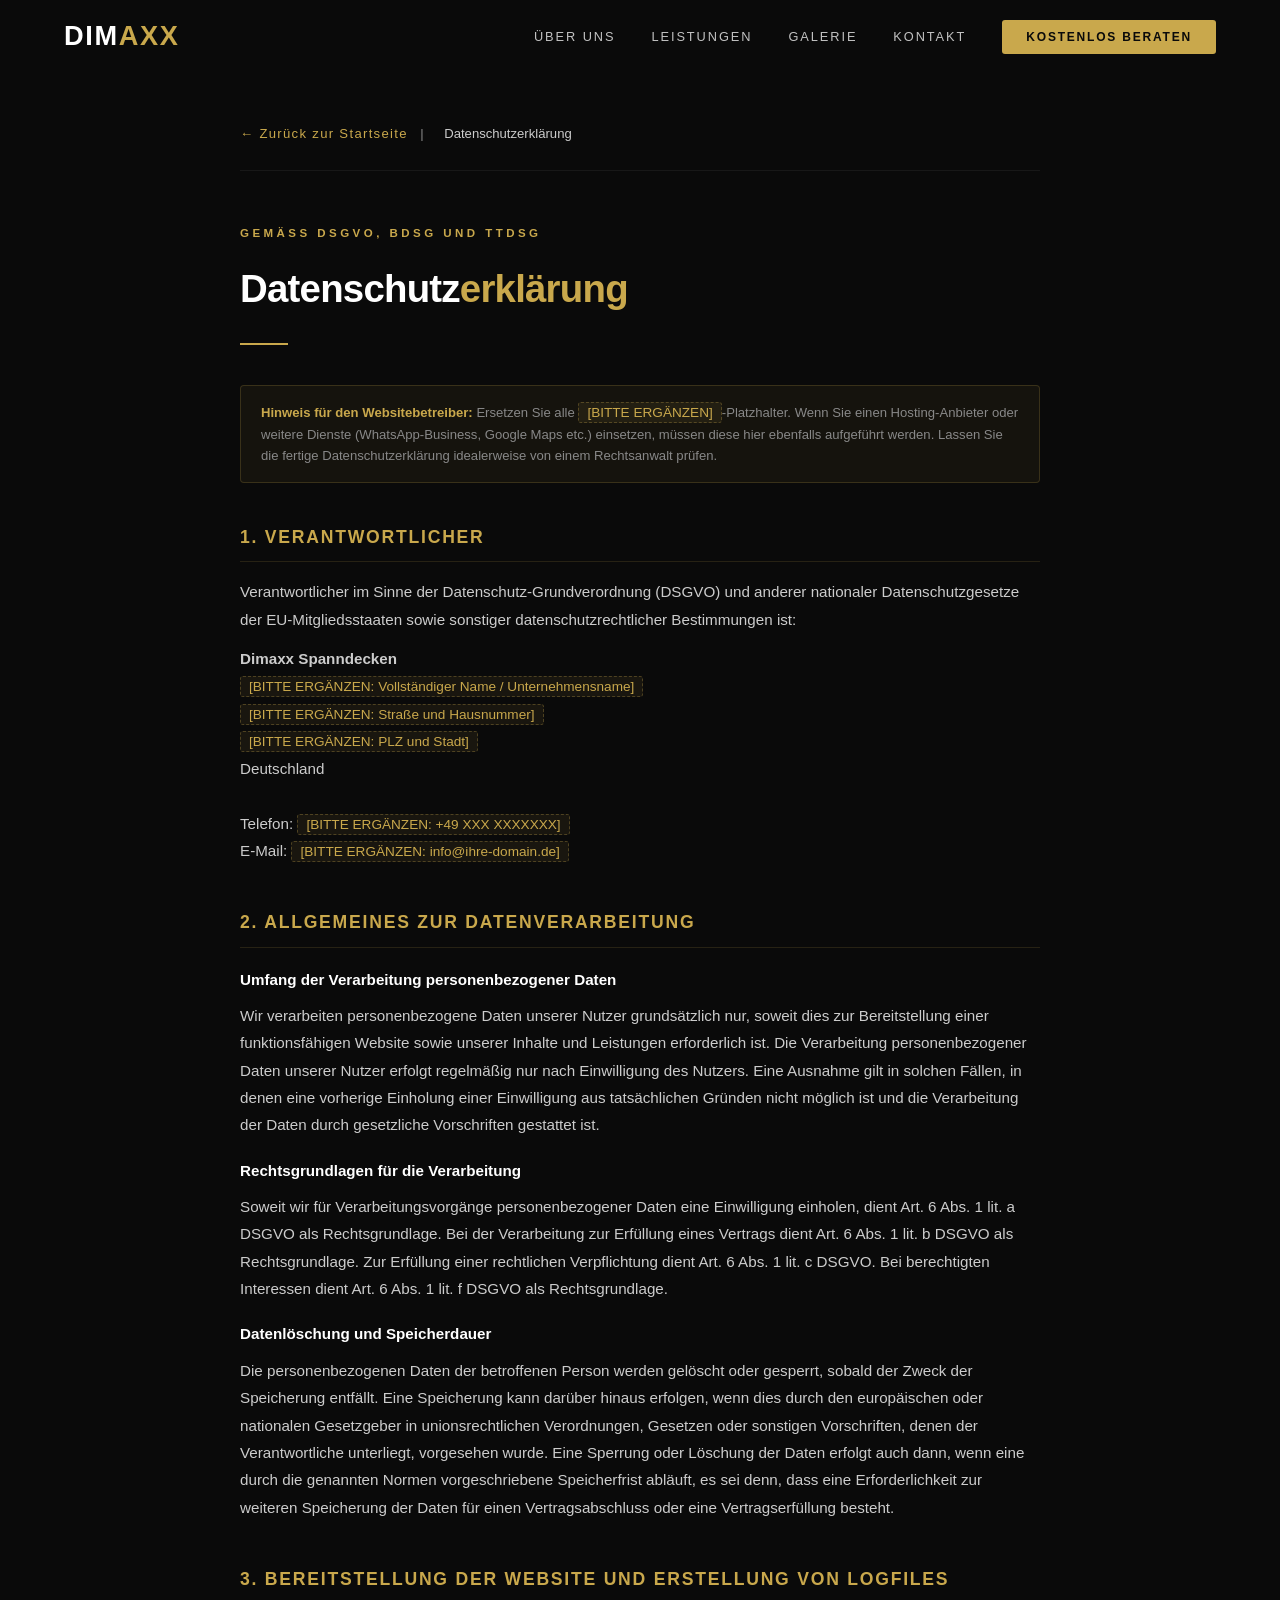
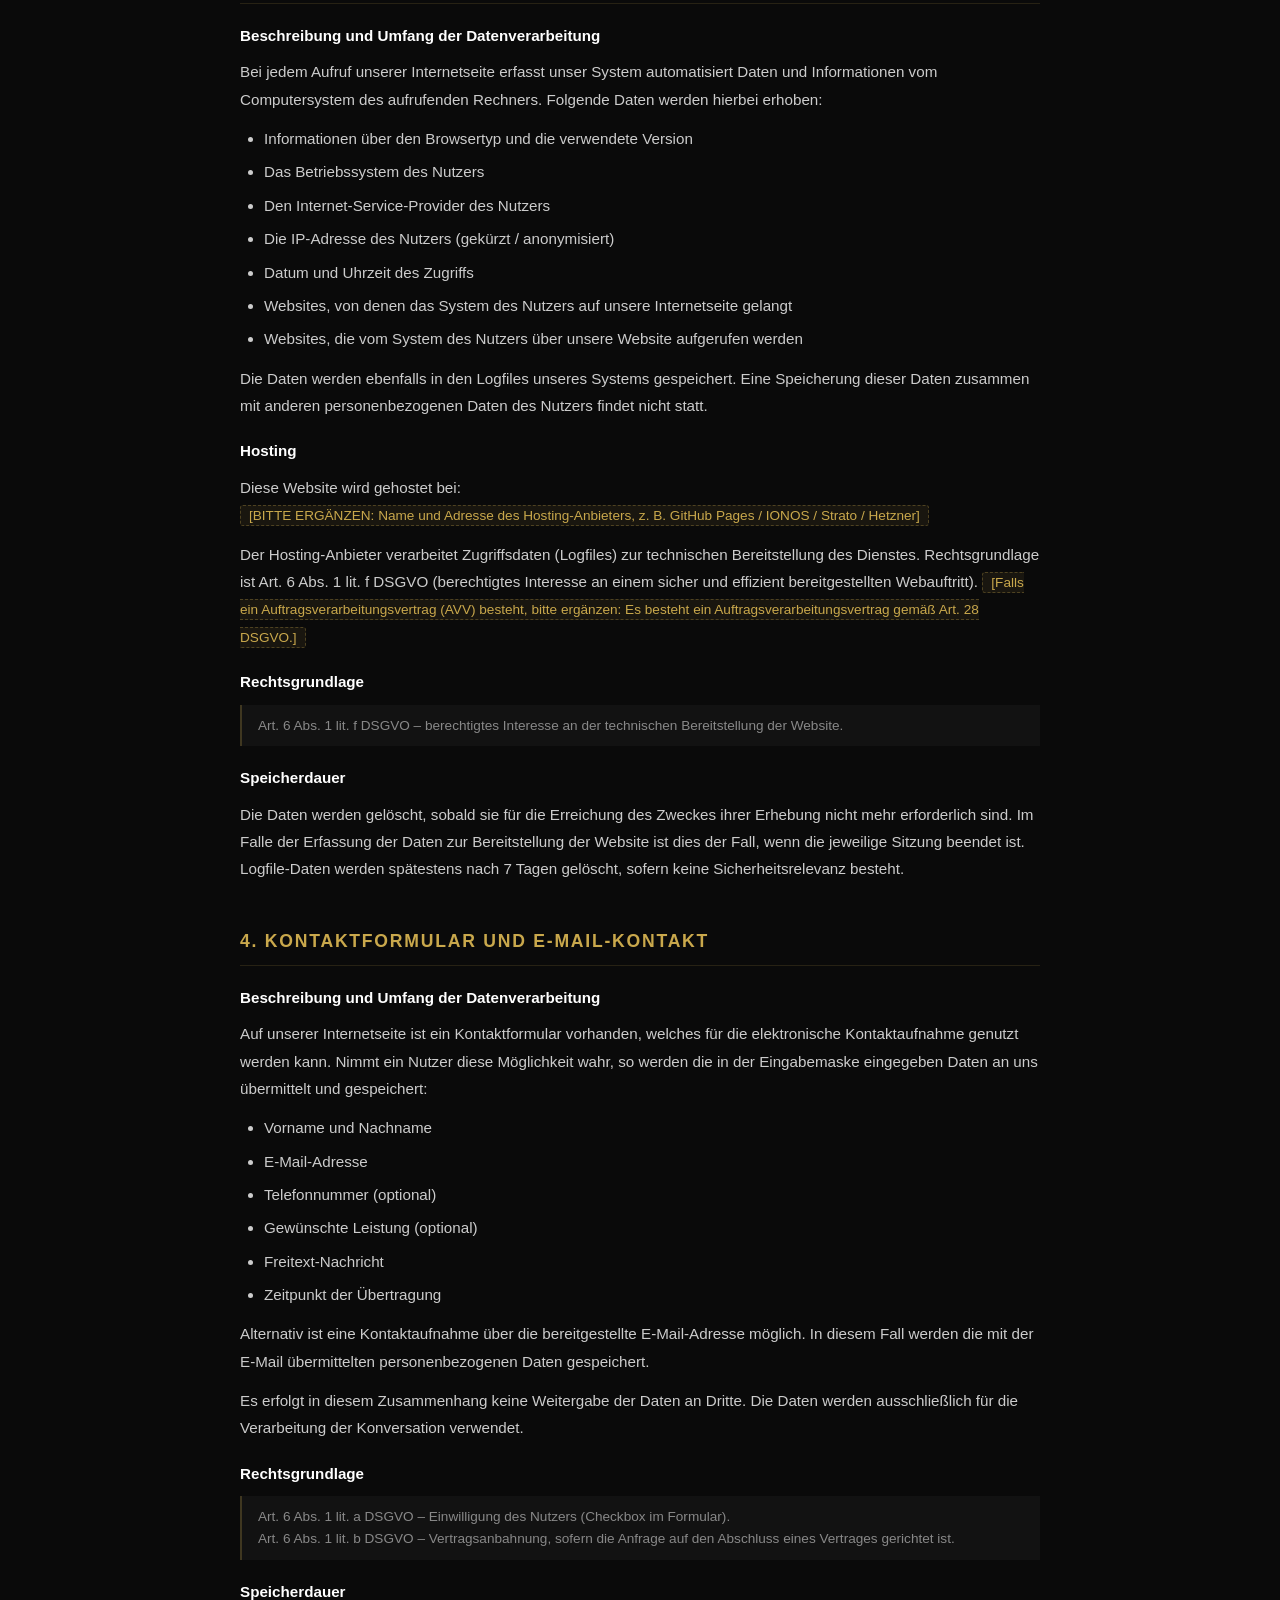
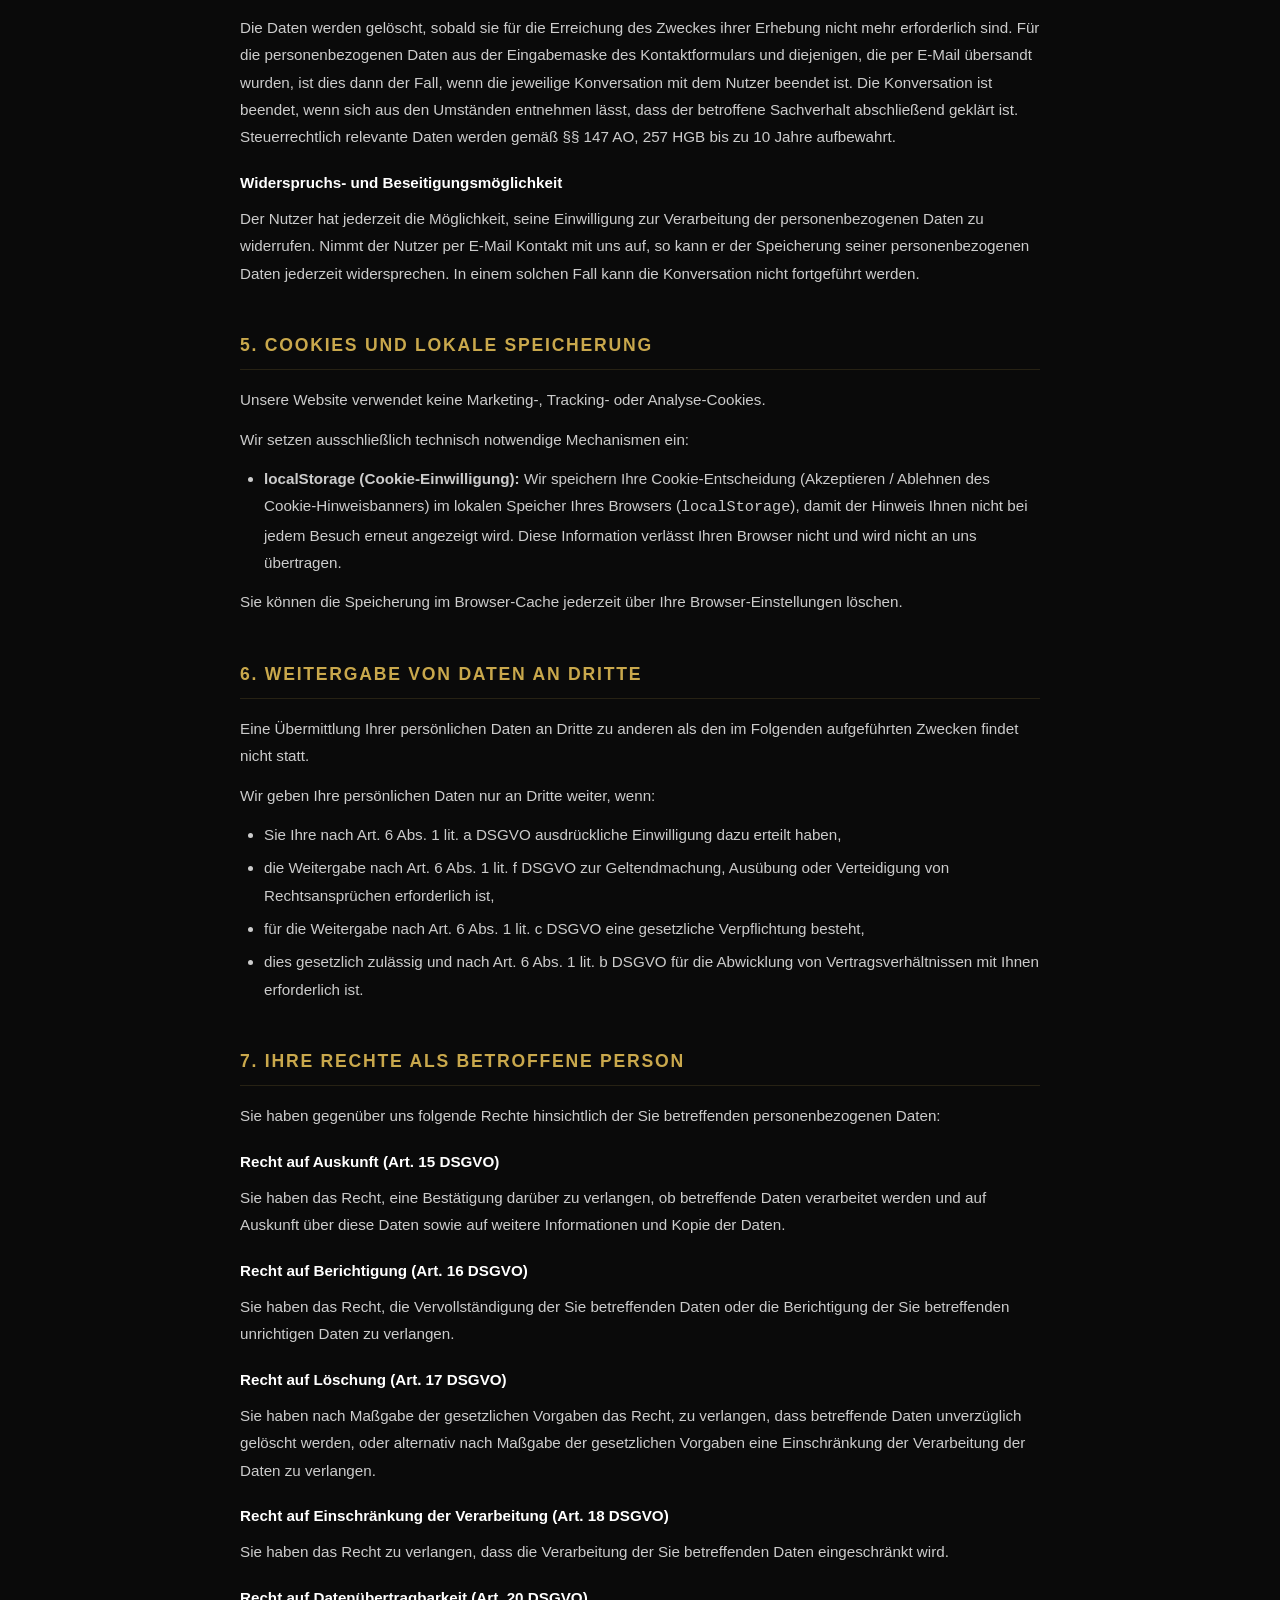
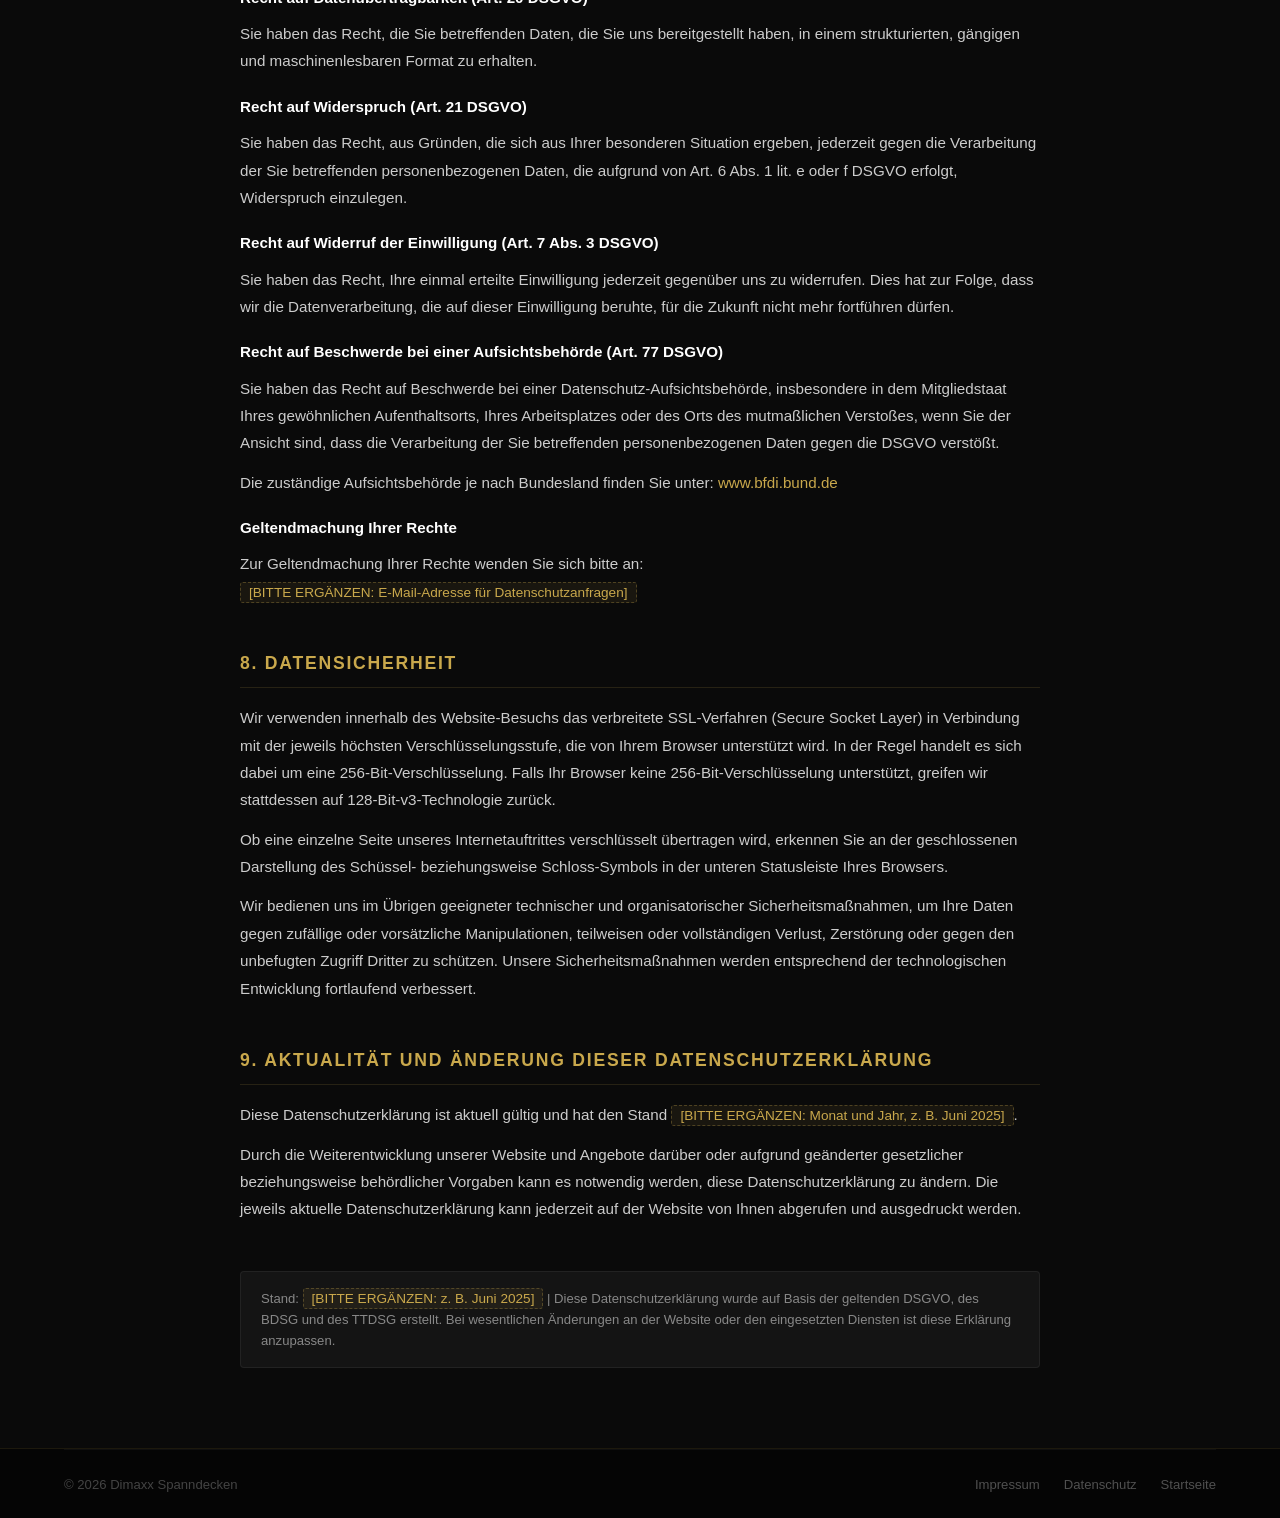
==== datenschutz.html @ a478bb0a "Add complete Dimaxx Spanndecken website Dark & premium design with gold accents. Includes: - index.h" ====
<!DOCTYPE html>
<html lang="de">
<head>
  <meta charset="UTF-8">
  <meta name="viewport" content="width=device-width, initial-scale=1.0">
  <meta name="robots" content="noindex, nofollow">
  <title>Datenschutzerklärung – Dimaxx Spanndecken</title>
  <link rel="stylesheet" href="css/style.css">
  <style>
    .legal-page {
      padding-top: 120px;
      padding-bottom: 80px;
      min-height: 100vh;
      background: var(--black);
    }

    .legal-inner {
      max-width: 800px;
      margin: 0 auto;
    }

    .legal-inner h1 {
      font-size: 2.4rem;
      font-weight: 900;
      margin-bottom: 8px;
      letter-spacing: -0.02em;
    }

    .legal-inner h1 span { color: var(--gold); }

    .legal-breadcrumb {
      margin-bottom: 48px;
      padding-bottom: 24px;
      border-bottom: 1px solid rgba(255,255,255,0.06);
    }

    .legal-breadcrumb a {
      color: var(--gold);
      font-size: 0.82rem;
      letter-spacing: 0.1em;
    }

    .legal-breadcrumb span {
      color: var(--gray);
      font-size: 0.82rem;
      margin: 0 8px;
    }

    .legal-section {
      margin-bottom: 44px;
    }

    .legal-section h2 {
      font-size: 1.1rem;
      font-weight: 700;
      color: var(--gold);
      text-transform: uppercase;
      letter-spacing: 0.1em;
      margin-bottom: 16px;
      padding-bottom: 10px;
      border-bottom: 1px solid rgba(201,168,76,0.15);
    }

    .legal-section h3 {
      font-size: 0.95rem;
      font-weight: 700;
      color: var(--white);
      margin: 20px 0 10px;
    }

    .legal-section p {
      color: var(--light-gray);
      font-size: 0.95rem;
      line-height: 1.8;
      margin-bottom: 12px;
    }

    .legal-section ul {
      list-style: disc;
      margin-left: 24px;
      color: var(--light-gray);
      font-size: 0.95rem;
      line-height: 1.8;
      margin-bottom: 12px;
    }

    .legal-section ul li { margin-bottom: 6px; }

    .legal-section a {
      color: var(--gold);
      text-decoration: none;
    }

    .legal-section a:hover { text-decoration: underline; }

    .placeholder {
      background: rgba(201,168,76,0.08);
      border: 1px dashed rgba(201,168,76,0.3);
      border-radius: 3px;
      padding: 2px 8px;
      color: var(--gold);
      font-size: 0.85rem;
    }

    .legal-note {
      background: rgba(201,168,76,0.06);
      border: 1px solid rgba(201,168,76,0.2);
      border-radius: 4px;
      padding: 16px 20px;
      margin-bottom: 40px;
      color: var(--gray);
      font-size: 0.82rem;
      line-height: 1.6;
    }

    .legal-note strong { color: var(--gold); }

    .rechtsgrundlage {
      background: rgba(255,255,255,0.03);
      border-left: 2px solid var(--gold-border);
      padding: 10px 16px;
      margin: 8px 0;
      font-size: 0.85rem;
      color: var(--gray);
    }

    .stand-info {
      background: var(--dark);
      border: 1px solid rgba(255,255,255,0.06);
      border-radius: 4px;
      padding: 16px 20px;
      margin-top: 48px;
      font-size: 0.82rem;
      color: var(--gray);
    }
  </style>
</head>
<body>

<!-- Header -->
<header id="header" class="scrolled">
  <div class="container">
    <nav>
      <a href="index.html" class="logo">DIM<span>AXX</span></a>
      <ul class="nav-links">
        <li><a href="index.html#about">Über uns</a></li>
        <li><a href="index.html#services">Leistungen</a></li>
        <li><a href="index.html#gallery">Galerie</a></li>
        <li><a href="index.html#contact">Kontakt</a></li>
        <li><a href="index.html#contact" class="nav-cta">Kostenlos beraten</a></li>
      </ul>
      <button class="hamburger" aria-label="Menü öffnen">
        <span></span><span></span><span></span>
      </button>
    </nav>
  </div>
</header>

<nav class="mobile-nav">
  <a href="index.html#about">Über uns</a>
  <a href="index.html#services">Leistungen</a>
  <a href="index.html#gallery">Galerie</a>
  <a href="index.html#contact">Kontakt</a>
</nav>

<!-- Content -->
<main class="legal-page">
  <div class="container">
    <div class="legal-inner">

      <div class="legal-breadcrumb">
        <a href="index.html">← Zurück zur Startseite</a>
        <span>|</span>
        <span style="color:var(--light-gray)">Datenschutzerklärung</span>
      </div>

      <span class="section-tag">Gemäß DSGVO, BDSG und TTDSG</span>
      <h1>Datenschutz<span>erklärung</span></h1>
      <div class="gold-line" style="margin-bottom:40px;"></div>

      <div class="legal-note">
        <strong>Hinweis für den Websitebetreiber:</strong>
        Ersetzen Sie alle <span class="placeholder">[BITTE ERGÄNZEN]</span>-Platzhalter.
        Wenn Sie einen Hosting-Anbieter oder weitere Dienste (WhatsApp-Business, Google Maps etc.) einsetzen,
        müssen diese hier ebenfalls aufgeführt werden. Lassen Sie die fertige Datenschutzerklärung
        idealerweise von einem Rechtsanwalt prüfen.
      </div>


      <!-- 1. Verantwortlicher -->
      <div class="legal-section">
        <h2>1. Verantwortlicher</h2>
        <p>
          Verantwortlicher im Sinne der Datenschutz-Grundverordnung (DSGVO) und anderer nationaler
          Datenschutzgesetze der EU-Mitgliedsstaaten sowie sonstiger datenschutzrechtlicher Bestimmungen ist:
        </p>
        <p>
          <strong>Dimaxx Spanndecken</strong><br>
          <span class="placeholder">[BITTE ERGÄNZEN: Vollständiger Name / Unternehmensname]</span><br>
          <span class="placeholder">[BITTE ERGÄNZEN: Straße und Hausnummer]</span><br>
          <span class="placeholder">[BITTE ERGÄNZEN: PLZ und Stadt]</span><br>
          Deutschland<br><br>
          Telefon: <span class="placeholder">[BITTE ERGÄNZEN: +49 XXX XXXXXXX]</span><br>
          E-Mail: <span class="placeholder">[BITTE ERGÄNZEN: info@ihre-domain.de]</span>
        </p>
      </div>


      <!-- 2. Allgemeines -->
      <div class="legal-section">
        <h2>2. Allgemeines zur Datenverarbeitung</h2>

        <h3>Umfang der Verarbeitung personenbezogener Daten</h3>
        <p>
          Wir verarbeiten personenbezogene Daten unserer Nutzer grundsätzlich nur, soweit dies zur
          Bereitstellung einer funktionsfähigen Website sowie unserer Inhalte und Leistungen erforderlich
          ist. Die Verarbeitung personenbezogener Daten unserer Nutzer erfolgt regelmäßig nur nach
          Einwilligung des Nutzers. Eine Ausnahme gilt in solchen Fällen, in denen eine vorherige
          Einholung einer Einwilligung aus tatsächlichen Gründen nicht möglich ist und die Verarbeitung
          der Daten durch gesetzliche Vorschriften gestattet ist.
        </p>

        <h3>Rechtsgrundlagen für die Verarbeitung</h3>
        <p>
          Soweit wir für Verarbeitungsvorgänge personenbezogener Daten eine Einwilligung einholen,
          dient Art. 6 Abs. 1 lit. a DSGVO als Rechtsgrundlage. Bei der Verarbeitung zur Erfüllung
          eines Vertrags dient Art. 6 Abs. 1 lit. b DSGVO als Rechtsgrundlage. Zur Erfüllung einer
          rechtlichen Verpflichtung dient Art. 6 Abs. 1 lit. c DSGVO. Bei berechtigten Interessen
          dient Art. 6 Abs. 1 lit. f DSGVO als Rechtsgrundlage.
        </p>

        <h3>Datenlöschung und Speicherdauer</h3>
        <p>
          Die personenbezogenen Daten der betroffenen Person werden gelöscht oder gesperrt, sobald
          der Zweck der Speicherung entfällt. Eine Speicherung kann darüber hinaus erfolgen, wenn
          dies durch den europäischen oder nationalen Gesetzgeber in unionsrechtlichen Verordnungen,
          Gesetzen oder sonstigen Vorschriften, denen der Verantwortliche unterliegt, vorgesehen wurde.
          Eine Sperrung oder Löschung der Daten erfolgt auch dann, wenn eine durch die genannten
          Normen vorgeschriebene Speicherfrist abläuft, es sei denn, dass eine Erforderlichkeit zur
          weiteren Speicherung der Daten für einen Vertragsabschluss oder eine Vertragserfüllung besteht.
        </p>
      </div>


      <!-- 3. Bereitstellung der Website -->
      <div class="legal-section">
        <h2>3. Bereitstellung der Website und Erstellung von Logfiles</h2>

        <h3>Beschreibung und Umfang der Datenverarbeitung</h3>
        <p>
          Bei jedem Aufruf unserer Internetseite erfasst unser System automatisiert Daten und
          Informationen vom Computersystem des aufrufenden Rechners. Folgende Daten werden hierbei erhoben:
        </p>
        <ul>
          <li>Informationen über den Browsertyp und die verwendete Version</li>
          <li>Das Betriebssystem des Nutzers</li>
          <li>Den Internet-Service-Provider des Nutzers</li>
          <li>Die IP-Adresse des Nutzers (gekürzt / anonymisiert)</li>
          <li>Datum und Uhrzeit des Zugriffs</li>
          <li>Websites, von denen das System des Nutzers auf unsere Internetseite gelangt</li>
          <li>Websites, die vom System des Nutzers über unsere Website aufgerufen werden</li>
        </ul>
        <p>
          Die Daten werden ebenfalls in den Logfiles unseres Systems gespeichert.
          Eine Speicherung dieser Daten zusammen mit anderen personenbezogenen Daten des Nutzers findet nicht statt.
        </p>

        <h3>Hosting</h3>
        <p>
          Diese Website wird gehostet bei:<br>
          <span class="placeholder">[BITTE ERGÄNZEN: Name und Adresse des Hosting-Anbieters, z. B. GitHub Pages / IONOS / Strato / Hetzner]</span>
        </p>
        <p>
          Der Hosting-Anbieter verarbeitet Zugriffsdaten (Logfiles) zur technischen Bereitstellung
          des Dienstes. Rechtsgrundlage ist Art. 6 Abs. 1 lit. f DSGVO (berechtigtes Interesse an
          einem sicher und effizient bereitgestellten Webauftritt).
          <span class="placeholder">[Falls ein Auftragsverarbeitungsvertrag (AVV) besteht, bitte ergänzen: Es besteht ein Auftragsverarbeitungsvertrag gemäß Art. 28 DSGVO.]</span>
        </p>

        <h3>Rechtsgrundlage</h3>
        <div class="rechtsgrundlage">
          Art. 6 Abs. 1 lit. f DSGVO – berechtigtes Interesse an der technischen Bereitstellung der Website.
        </div>

        <h3>Speicherdauer</h3>
        <p>
          Die Daten werden gelöscht, sobald sie für die Erreichung des Zweckes ihrer Erhebung nicht
          mehr erforderlich sind. Im Falle der Erfassung der Daten zur Bereitstellung der Website
          ist dies der Fall, wenn die jeweilige Sitzung beendet ist. Logfile-Daten werden spätestens
          nach 7 Tagen gelöscht, sofern keine Sicherheitsrelevanz besteht.
        </p>
      </div>


      <!-- 4. Kontaktformular -->
      <div class="legal-section">
        <h2>4. Kontaktformular und E-Mail-Kontakt</h2>

        <h3>Beschreibung und Umfang der Datenverarbeitung</h3>
        <p>
          Auf unserer Internetseite ist ein Kontaktformular vorhanden, welches für die elektronische
          Kontaktaufnahme genutzt werden kann. Nimmt ein Nutzer diese Möglichkeit wahr, so werden
          die in der Eingabemaske eingegeben Daten an uns übermittelt und gespeichert:
        </p>
        <ul>
          <li>Vorname und Nachname</li>
          <li>E-Mail-Adresse</li>
          <li>Telefonnummer (optional)</li>
          <li>Gewünschte Leistung (optional)</li>
          <li>Freitext-Nachricht</li>
          <li>Zeitpunkt der Übertragung</li>
        </ul>
        <p>
          Alternativ ist eine Kontaktaufnahme über die bereitgestellte E-Mail-Adresse möglich.
          In diesem Fall werden die mit der E-Mail übermittelten personenbezogenen Daten gespeichert.
        </p>
        <p>
          Es erfolgt in diesem Zusammenhang keine Weitergabe der Daten an Dritte.
          Die Daten werden ausschließlich für die Verarbeitung der Konversation verwendet.
        </p>

        <h3>Rechtsgrundlage</h3>
        <div class="rechtsgrundlage">
          Art. 6 Abs. 1 lit. a DSGVO – Einwilligung des Nutzers (Checkbox im Formular).<br>
          Art. 6 Abs. 1 lit. b DSGVO – Vertragsanbahnung, sofern die Anfrage auf den Abschluss eines Vertrages gerichtet ist.
        </div>

        <h3>Speicherdauer</h3>
        <p>
          Die Daten werden gelöscht, sobald sie für die Erreichung des Zweckes ihrer Erhebung nicht
          mehr erforderlich sind. Für die personenbezogenen Daten aus der Eingabemaske des Kontaktformulars
          und diejenigen, die per E-Mail übersandt wurden, ist dies dann der Fall, wenn die jeweilige
          Konversation mit dem Nutzer beendet ist. Die Konversation ist beendet, wenn sich aus den
          Umständen entnehmen lässt, dass der betroffene Sachverhalt abschließend geklärt ist.
          Steuerrechtlich relevante Daten werden gemäß §§ 147 AO, 257 HGB bis zu 10 Jahre aufbewahrt.
        </p>

        <h3>Widerspruchs- und Beseitigungsmöglichkeit</h3>
        <p>
          Der Nutzer hat jederzeit die Möglichkeit, seine Einwilligung zur Verarbeitung der
          personenbezogenen Daten zu widerrufen. Nimmt der Nutzer per E-Mail Kontakt mit uns auf,
          so kann er der Speicherung seiner personenbezogenen Daten jederzeit widersprechen.
          In einem solchen Fall kann die Konversation nicht fortgeführt werden.
        </p>
      </div>


      <!-- 5. Cookies -->
      <div class="legal-section">
        <h2>5. Cookies und lokale Speicherung</h2>
        <p>
          Unsere Website verwendet keine Marketing-, Tracking- oder Analyse-Cookies.
        </p>
        <p>
          Wir setzen ausschließlich technisch notwendige Mechanismen ein:
        </p>
        <ul>
          <li>
            <strong>localStorage (Cookie-Einwilligung):</strong> Wir speichern Ihre Cookie-Entscheidung
            (Akzeptieren / Ablehnen des Cookie-Hinweisbanners) im lokalen Speicher Ihres Browsers
            (<code>localStorage</code>), damit der Hinweis Ihnen nicht bei jedem Besuch erneut
            angezeigt wird. Diese Information verlässt Ihren Browser nicht und wird nicht an uns übertragen.
          </li>
        </ul>
        <p>
          Sie können die Speicherung im Browser-Cache jederzeit über Ihre Browser-Einstellungen löschen.
        </p>
      </div>


      <!-- 6. Keine Weitergabe -->
      <div class="legal-section">
        <h2>6. Weitergabe von Daten an Dritte</h2>
        <p>
          Eine Übermittlung Ihrer persönlichen Daten an Dritte zu anderen als den im Folgenden
          aufgeführten Zwecken findet nicht statt.
        </p>
        <p>
          Wir geben Ihre persönlichen Daten nur an Dritte weiter, wenn:
        </p>
        <ul>
          <li>Sie Ihre nach Art. 6 Abs. 1 lit. a DSGVO ausdrückliche Einwilligung dazu erteilt haben,</li>
          <li>die Weitergabe nach Art. 6 Abs. 1 lit. f DSGVO zur Geltendmachung, Ausübung oder
              Verteidigung von Rechtsansprüchen erforderlich ist,</li>
          <li>für die Weitergabe nach Art. 6 Abs. 1 lit. c DSGVO eine gesetzliche Verpflichtung besteht,</li>
          <li>dies gesetzlich zulässig und nach Art. 6 Abs. 1 lit. b DSGVO für die Abwicklung
              von Vertragsverhältnissen mit Ihnen erforderlich ist.</li>
        </ul>
      </div>


      <!-- 7. Rechte der Betroffenen -->
      <div class="legal-section">
        <h2>7. Ihre Rechte als betroffene Person</h2>
        <p>
          Sie haben gegenüber uns folgende Rechte hinsichtlich der Sie betreffenden personenbezogenen Daten:
        </p>

        <h3>Recht auf Auskunft (Art. 15 DSGVO)</h3>
        <p>
          Sie haben das Recht, eine Bestätigung darüber zu verlangen, ob betreffende Daten verarbeitet
          werden und auf Auskunft über diese Daten sowie auf weitere Informationen und Kopie der Daten.
        </p>

        <h3>Recht auf Berichtigung (Art. 16 DSGVO)</h3>
        <p>
          Sie haben das Recht, die Vervollständigung der Sie betreffenden Daten oder die Berichtigung
          der Sie betreffenden unrichtigen Daten zu verlangen.
        </p>

        <h3>Recht auf Löschung (Art. 17 DSGVO)</h3>
        <p>
          Sie haben nach Maßgabe der gesetzlichen Vorgaben das Recht, zu verlangen, dass betreffende
          Daten unverzüglich gelöscht werden, oder alternativ nach Maßgabe der gesetzlichen Vorgaben
          eine Einschränkung der Verarbeitung der Daten zu verlangen.
        </p>

        <h3>Recht auf Einschränkung der Verarbeitung (Art. 18 DSGVO)</h3>
        <p>
          Sie haben das Recht zu verlangen, dass die Verarbeitung der Sie betreffenden Daten
          eingeschränkt wird.
        </p>

        <h3>Recht auf Datenübertragbarkeit (Art. 20 DSGVO)</h3>
        <p>
          Sie haben das Recht, die Sie betreffenden Daten, die Sie uns bereitgestellt haben,
          in einem strukturierten, gängigen und maschinenlesbaren Format zu erhalten.
        </p>

        <h3>Recht auf Widerspruch (Art. 21 DSGVO)</h3>
        <p>
          Sie haben das Recht, aus Gründen, die sich aus Ihrer besonderen Situation ergeben,
          jederzeit gegen die Verarbeitung der Sie betreffenden personenbezogenen Daten,
          die aufgrund von Art. 6 Abs. 1 lit. e oder f DSGVO erfolgt, Widerspruch einzulegen.
        </p>

        <h3>Recht auf Widerruf der Einwilligung (Art. 7 Abs. 3 DSGVO)</h3>
        <p>
          Sie haben das Recht, Ihre einmal erteilte Einwilligung jederzeit gegenüber uns zu widerrufen.
          Dies hat zur Folge, dass wir die Datenverarbeitung, die auf dieser Einwilligung beruhte,
          für die Zukunft nicht mehr fortführen dürfen.
        </p>

        <h3>Recht auf Beschwerde bei einer Aufsichtsbehörde (Art. 77 DSGVO)</h3>
        <p>
          Sie haben das Recht auf Beschwerde bei einer Datenschutz-Aufsichtsbehörde,
          insbesondere in dem Mitgliedstaat Ihres gewöhnlichen Aufenthaltsorts, Ihres Arbeitsplatzes
          oder des Orts des mutmaßlichen Verstoßes, wenn Sie der Ansicht sind, dass die Verarbeitung
          der Sie betreffenden personenbezogenen Daten gegen die DSGVO verstößt.
        </p>
        <p>
          Die zuständige Aufsichtsbehörde je nach Bundesland finden Sie unter:
          <a href="https://www.bfdi.bund.de/DE/Infothek/Anschriften_Links/anschriften_links-node.html"
             target="_blank" rel="noopener noreferrer">
            www.bfdi.bund.de
          </a>
        </p>

        <h3>Geltendmachung Ihrer Rechte</h3>
        <p>
          Zur Geltendmachung Ihrer Rechte wenden Sie sich bitte an:<br>
          <span class="placeholder">[BITTE ERGÄNZEN: E-Mail-Adresse für Datenschutzanfragen]</span>
        </p>
      </div>


      <!-- 8. Datensicherheit -->
      <div class="legal-section">
        <h2>8. Datensicherheit</h2>
        <p>
          Wir verwenden innerhalb des Website-Besuchs das verbreitete SSL-Verfahren (Secure Socket Layer)
          in Verbindung mit der jeweils höchsten Verschlüsselungsstufe, die von Ihrem Browser
          unterstützt wird. In der Regel handelt es sich dabei um eine 256-Bit-Verschlüsselung.
          Falls Ihr Browser keine 256-Bit-Verschlüsselung unterstützt, greifen wir stattdessen
          auf 128-Bit-v3-Technologie zurück.
        </p>
        <p>
          Ob eine einzelne Seite unseres Internetauftrittes verschlüsselt übertragen wird, erkennen Sie
          an der geschlossenen Darstellung des Schüssel- beziehungsweise Schloss-Symbols in der unteren
          Statusleiste Ihres Browsers.
        </p>
        <p>
          Wir bedienen uns im Übrigen geeigneter technischer und organisatorischer Sicherheitsmaßnahmen,
          um Ihre Daten gegen zufällige oder vorsätzliche Manipulationen, teilweisen oder vollständigen
          Verlust, Zerstörung oder gegen den unbefugten Zugriff Dritter zu schützen.
          Unsere Sicherheitsmaßnahmen werden entsprechend der technologischen Entwicklung fortlaufend verbessert.
        </p>
      </div>


      <!-- 9. Aktualität -->
      <div class="legal-section">
        <h2>9. Aktualität und Änderung dieser Datenschutzerklärung</h2>
        <p>
          Diese Datenschutzerklärung ist aktuell gültig und hat den Stand
          <span class="placeholder">[BITTE ERGÄNZEN: Monat und Jahr, z. B. Juni 2025]</span>.
        </p>
        <p>
          Durch die Weiterentwicklung unserer Website und Angebote darüber oder aufgrund geänderter
          gesetzlicher beziehungsweise behördlicher Vorgaben kann es notwendig werden, diese
          Datenschutzerklärung zu ändern. Die jeweils aktuelle Datenschutzerklärung kann jederzeit
          auf der Website von Ihnen abgerufen und ausgedruckt werden.
        </p>
      </div>

      <div class="stand-info">
        Stand: <span class="placeholder">[BITTE ERGÄNZEN: z. B. Juni 2025]</span> |
        Diese Datenschutzerklärung wurde auf Basis der geltenden DSGVO, des BDSG und des TTDSG erstellt.
        Bei wesentlichen Änderungen an der Website oder den eingesetzten Diensten ist diese Erklärung anzupassen.
      </div>

    </div>
  </div>
</main>

<!-- Footer minimal -->
<footer id="footer">
  <div class="container">
    <div class="footer-bottom">
      <p class="footer-copy">&copy; <span id="year"></span> Dimaxx Spanndecken</p>
      <div class="footer-legal-links">
        <a href="impressum.html">Impressum</a>
        <a href="datenschutz.html">Datenschutz</a>
        <a href="index.html">Startseite</a>
      </div>
    </div>
  </div>
</footer>

<script src="js/main.js"></script>
<script>document.getElementById('year').textContent = new Date().getFullYear();</script>
</body>
</html>
---- css/style.css ----
/* ===========================
   CSS VARIABLES
=========================== */
:root {
  --black:      #0a0a0a;
  --dark:       #141414;
  --dark-2:     #1e1e1e;
  --dark-3:     #252525;
  --gold:       #c9a84c;
  --gold-light: #e8c96d;
  --gold-dim:   rgba(201, 168, 76, 0.15);
  --gold-border:rgba(201, 168, 76, 0.25);
  --white:      #ffffff;
  --gray:       #888888;
  --light-gray: #cccccc;
  --font:       -apple-system, BlinkMacSystemFont, 'Segoe UI', Roboto, 'Helvetica Neue', Arial, sans-serif;
  --ease:       cubic-bezier(0.4, 0, 0.2, 1);
  --transition: 0.3s var(--ease);
  --radius:     3px;
  --container:  1200px;
  --section-pad:100px;
}

/* ===========================
   RESET & BASE
=========================== */
*, *::before, *::after { margin: 0; padding: 0; box-sizing: border-box; }

html { scroll-behavior: smooth; font-size: 16px; }

body {
  font-family: var(--font);
  background: var(--black);
  color: var(--white);
  line-height: 1.6;
  overflow-x: hidden;
}

img { max-width: 100%; display: block; }

a { color: inherit; text-decoration: none; transition: color var(--transition); }

ul { list-style: none; }

button { cursor: pointer; font-family: var(--font); }

/* ===========================
   LAYOUT
=========================== */
.container {
  max-width: var(--container);
  margin: 0 auto;
  padding: 0 24px;
}

section { padding: var(--section-pad) 0; }

/* ===========================
   TYPOGRAPHY HELPERS
=========================== */
.section-tag {
  display: inline-block;
  color: var(--gold);
  font-size: 0.72rem;
  letter-spacing: 0.3em;
  text-transform: uppercase;
  font-weight: 600;
  margin-bottom: 16px;
}

.section-title {
  font-size: clamp(1.9rem, 3.2vw, 3rem);
  font-weight: 800;
  line-height: 1.15;
  margin-bottom: 20px;
  letter-spacing: -0.02em;
}

.section-title span { color: var(--gold); }

.section-desc {
  color: var(--gray);
  font-size: 1rem;
  line-height: 1.8;
  max-width: 580px;
}

/* ===========================
   BUTTONS
=========================== */
.btn {
  display: inline-flex;
  align-items: center;
  gap: 10px;
  padding: 15px 36px;
  font-size: 0.8rem;
  font-weight: 700;
  letter-spacing: 0.18em;
  text-transform: uppercase;
  border-radius: var(--radius);
  transition: all var(--transition);
  border: none;
  outline: none;
}

.btn-gold {
  background: var(--gold);
  color: var(--black);
}

.btn-gold:hover {
  background: var(--gold-light);
  transform: translateY(-2px);
  box-shadow: 0 12px 36px rgba(201, 168, 76, 0.35);
  color: var(--black);
}

.btn-outline {
  background: transparent;
  color: var(--white);
  border: 1px solid rgba(255, 255, 255, 0.25);
}

.btn-outline:hover {
  border-color: var(--gold);
  color: var(--gold);
  transform: translateY(-2px);
}

/* ===========================
   DIVIDER
=========================== */
.gold-line {
  width: 48px;
  height: 2px;
  background: var(--gold);
  margin: 24px 0;
}

/* ===========================
   HEADER / NAVIGATION
=========================== */
#header {
  position: fixed;
  top: 0; left: 0; right: 0;
  z-index: 1000;
  padding: 22px 0;
  transition: all 0.4s var(--ease);
}

#header.scrolled {
  background: rgba(10, 10, 10, 0.95);
  backdrop-filter: blur(12px);
  -webkit-backdrop-filter: blur(12px);
  padding: 14px 0;
  border-bottom: 1px solid var(--gold-border);
  box-shadow: 0 4px 30px rgba(0,0,0,0.4);
}

nav {
  display: flex;
  justify-content: space-between;
  align-items: center;
}

.logo {
  font-size: 1.7rem;
  font-weight: 900;
  letter-spacing: 0.06em;
  text-transform: uppercase;
  color: var(--white);
  line-height: 1;
}

.logo span { color: var(--gold); }

.nav-links {
  display: flex;
  align-items: center;
  gap: 36px;
}

.nav-links a {
  color: rgba(255,255,255,0.75);
  font-size: 0.8rem;
  letter-spacing: 0.15em;
  text-transform: uppercase;
  font-weight: 500;
  position: relative;
  padding-bottom: 4px;
}

.nav-links a::after {
  content: '';
  position: absolute;
  bottom: 0; left: 0;
  width: 0; height: 1px;
  background: var(--gold);
  transition: width var(--transition);
}

.nav-links a:hover { color: var(--white); }
.nav-links a:hover::after { width: 100%; }

.nav-cta {
  padding: 10px 24px !important;
  font-size: 0.75rem !important;
  background: var(--gold);
  color: var(--black) !important;
  border-radius: var(--radius);
  font-weight: 700 !important;
  letter-spacing: 0.15em !important;
}

.nav-cta::after { display: none !important; }

.nav-cta:hover {
  background: var(--gold-light) !important;
  color: var(--black) !important;
}

/* Hamburger */
.hamburger {
  display: none;
  flex-direction: column;
  justify-content: center;
  gap: 5px;
  background: none;
  border: none;
  padding: 6px;
  z-index: 1002;
}

.hamburger span {
  display: block;
  width: 24px;
  height: 2px;
  background: var(--white);
  transition: all var(--transition);
  transform-origin: center;
}

.hamburger.active span:nth-child(1) { transform: translateY(7px) rotate(45deg); }
.hamburger.active span:nth-child(2) { opacity: 0; transform: scaleX(0); }
.hamburger.active span:nth-child(3) { transform: translateY(-7px) rotate(-45deg); }

/* Mobile Nav */
.mobile-nav {
  position: fixed;
  inset: 0;
  background: rgba(10,10,10,0.98);
  z-index: 1001;
  display: flex;
  flex-direction: column;
  justify-content: center;
  align-items: center;
  gap: 36px;
  transform: translateX(100%);
  transition: transform 0.4s var(--ease);
}

.mobile-nav.open { transform: translateX(0); }

.mobile-nav a {
  font-size: 1.4rem;
  font-weight: 700;
  letter-spacing: 0.12em;
  text-transform: uppercase;
  color: rgba(255,255,255,0.8);
  transition: color var(--transition);
}

.mobile-nav a:hover { color: var(--gold); }

.mobile-nav .mob-cta {
  margin-top: 16px;
  background: var(--gold);
  color: var(--black);
  padding: 14px 40px;
  border-radius: var(--radius);
  font-size: 0.85rem !important;
}

/* ===========================
   HERO
=========================== */
#hero {
  min-height: 100vh;
  display: flex;
  align-items: center;
  position: relative;
  overflow: hidden;
  background: var(--black);
}

.hero-bg {
  position: absolute;
  inset: 0;
  background:
    radial-gradient(ellipse 80% 60% at 20% 50%, rgba(201,168,76,0.07) 0%, transparent 60%),
    radial-gradient(ellipse 60% 80% at 80% 20%, rgba(30,30,60,0.6) 0%, transparent 70%),
    linear-gradient(160deg, #0a0a14 0%, #0a0a0a 50%, #0d0a05 100%);
}

/* Geometric lines decoration */
.hero-lines {
  position: absolute;
  inset: 0;
  overflow: hidden;
  pointer-events: none;
}

.hero-lines::before {
  content: '';
  position: absolute;
  top: 15%;
  right: 5%;
  width: 420px;
  height: 420px;
  border: 1px solid rgba(201,168,76,0.08);
  border-radius: 50%;
  animation: rotateSlow 30s linear infinite;
}

.hero-lines::after {
  content: '';
  position: absolute;
  top: 15%;
  right: 5%;
  width: 300px;
  height: 300px;
  border: 1px solid rgba(201,168,76,0.06);
  border-radius: 50%;
  margin: 60px;
  animation: rotateSlow 20s linear infinite reverse;
}

@keyframes rotateSlow { to { transform: rotate(360deg); } }

.hero-content {
  position: relative;
  z-index: 2;
  padding-top: 80px;
  max-width: 740px;
}

.hero-badge {
  display: inline-flex;
  align-items: center;
  gap: 10px;
  background: var(--gold-dim);
  border: 1px solid var(--gold-border);
  color: var(--gold);
  padding: 8px 18px;
  font-size: 0.72rem;
  letter-spacing: 0.25em;
  text-transform: uppercase;
  font-weight: 600;
  border-radius: 2px;
  margin-bottom: 28px;
}

.hero-badge::before {
  content: '';
  width: 6px;
  height: 6px;
  background: var(--gold);
  border-radius: 50%;
  animation: pulse 2s ease-in-out infinite;
}

@keyframes pulse {
  0%, 100% { opacity: 1; transform: scale(1); }
  50% { opacity: 0.5; transform: scale(0.7); }
}

#hero h1 {
  font-size: clamp(2.8rem, 5.5vw, 5rem);
  font-weight: 900;
  line-height: 1.05;
  letter-spacing: -0.03em;
  margin-bottom: 28px;
}

#hero h1 .gold { color: var(--gold); }

#hero p {
  font-size: 1.1rem;
  color: var(--light-gray);
  max-width: 520px;
  line-height: 1.75;
  margin-bottom: 44px;
}

.hero-buttons {
  display: flex;
  gap: 16px;
  flex-wrap: wrap;
}

.hero-scroll {
  position: absolute;
  bottom: 36px;
  left: 50%;
  transform: translateX(-50%);
  display: flex;
  flex-direction: column;
  align-items: center;
  gap: 8px;
  color: rgba(255,255,255,0.3);
  font-size: 0.65rem;
  letter-spacing: 0.25em;
  text-transform: uppercase;
  z-index: 2;
}

.scroll-mouse {
  width: 22px;
  height: 34px;
  border: 1px solid rgba(255,255,255,0.2);
  border-radius: 11px;
  display: flex;
  justify-content: center;
  padding-top: 6px;
}

.scroll-mouse::before {
  content: '';
  width: 3px;
  height: 8px;
  background: var(--gold);
  border-radius: 2px;
  animation: scrollWheel 2s ease-in-out infinite;
}

@keyframes scrollWheel {
  0% { transform: translateY(0); opacity: 1; }
  100% { transform: translateY(10px); opacity: 0; }
}

/* ===========================
   STATS BAR
=========================== */
#stats {
  background: var(--dark);
  padding: 60px 0;
  border-top: 1px solid rgba(201,168,76,0.1);
  border-bottom: 1px solid rgba(201,168,76,0.1);
}

.stats-grid {
  display: grid;
  grid-template-columns: repeat(4, 1fr);
  gap: 40px;
  text-align: center;
}

.stat-item { position: relative; }

.stat-item:not(:last-child)::after {
  content: '';
  position: absolute;
  right: 0; top: 50%;
  transform: translateY(-50%);
  height: 40px;
  width: 1px;
  background: rgba(255,255,255,0.06);
}

.stat-number {
  font-size: 3rem;
  font-weight: 900;
  color: var(--gold);
  line-height: 1;
  display: block;
  margin-bottom: 8px;
  letter-spacing: -0.02em;
}

.stat-label {
  color: var(--gray);
  font-size: 0.78rem;
  letter-spacing: 0.15em;
  text-transform: uppercase;
}

/* ===========================
   ABOUT
=========================== */
#about {
  background: var(--dark);
}

.about-grid {
  display: grid;
  grid-template-columns: 1fr 1fr;
  gap: 80px;
  align-items: center;
}

.about-visual {
  position: relative;
}

.about-img-wrap {
  position: relative;
  height: 520px;
  border-radius: var(--radius);
  overflow: hidden;
}

.about-img-placeholder {
  width: 100%;
  height: 100%;
  background: linear-gradient(135deg, #12122a 0%, #1a1a2e 50%, #0d0d14 100%);
  display: flex;
  flex-direction: column;
  align-items: center;
  justify-content: center;
  gap: 16px;
}

.about-img-placeholder svg {
  width: 80px;
  height: 80px;
  opacity: 0.2;
}

.about-img-placeholder p {
  color: rgba(255,255,255,0.15);
  font-size: 0.75rem;
  letter-spacing: 0.2em;
  text-transform: uppercase;
}

/* Corner decoration */
.corner-deco {
  position: absolute;
  width: 80px;
  height: 80px;
  border-color: var(--gold);
  border-style: solid;
  border-width: 0;
}

.corner-deco.tl { top: -16px; left: -16px; border-top-width: 2px; border-left-width: 2px; }
.corner-deco.br { bottom: -16px; right: -16px; border-bottom-width: 2px; border-right-width: 2px; }

.about-years {
  position: absolute;
  bottom: 32px;
  left: -24px;
  background: var(--gold);
  color: var(--black);
  padding: 20px 24px;
  text-align: center;
  border-radius: var(--radius);
  box-shadow: 0 20px 60px rgba(0,0,0,0.5);
}

.about-years .num {
  font-size: 2.5rem;
  font-weight: 900;
  line-height: 1;
  display: block;
}

.about-years .lbl {
  font-size: 0.7rem;
  letter-spacing: 0.12em;
  text-transform: uppercase;
  font-weight: 600;
  opacity: 0.8;
}

.about-text { position: relative; z-index: 1; }

.about-features {
  margin-top: 36px;
  display: flex;
  flex-direction: column;
  gap: 14px;
}

.about-feat {
  display: flex;
  align-items: center;
  gap: 14px;
  color: var(--light-gray);
  font-size: 0.95rem;
}

.feat-check {
  display: flex;
  align-items: center;
  justify-content: center;
  min-width: 26px;
  height: 26px;
  background: var(--gold-dim);
  border: 1px solid var(--gold-border);
  border-radius: 50%;
  font-size: 0.7rem;
  color: var(--gold);
}

/* ===========================
   SERVICES
=========================== */
#services {
  background: var(--black);
}

.services-header {
  display: flex;
  justify-content: space-between;
  align-items: flex-end;
  margin-bottom: 56px;
}

.services-grid {
  display: grid;
  grid-template-columns: repeat(2, 1fr);
  gap: 2px;
}

.service-card {
  background: var(--dark);
  padding: 52px 44px;
  position: relative;
  overflow: hidden;
  transition: all var(--transition);
  border: 1px solid transparent;
  cursor: default;
}

.service-card::before {
  content: '';
  position: absolute;
  top: 0; left: 0; right: 0;
  height: 2px;
  background: linear-gradient(90deg, transparent, var(--gold), transparent);
  transform: scaleX(0);
  transition: transform 0.5s var(--ease);
}

.service-card::after {
  content: '';
  position: absolute;
  top: -100%;
  left: -100%;
  width: 100%;
  height: 100%;
  background: radial-gradient(ellipse at center, rgba(201,168,76,0.04) 0%, transparent 70%);
  transition: all 0.5s var(--ease);
}

.service-card:hover {
  background: var(--dark-2);
  border-color: var(--gold-border);
  transform: translateY(-3px);
}

.service-card:hover::before { transform: scaleX(1); }
.service-card:hover::after { top: 0; left: 0; }

.service-num {
  position: absolute;
  top: 28px;
  right: 36px;
  font-size: 4rem;
  font-weight: 900;
  color: rgba(255,255,255,0.03);
  line-height: 1;
  letter-spacing: -0.05em;
  transition: color var(--transition);
}

.service-card:hover .service-num { color: rgba(201,168,76,0.06); }

.service-icon {
  width: 60px;
  height: 60px;
  background: var(--gold-dim);
  border: 1px solid var(--gold-border);
  border-radius: var(--radius);
  display: flex;
  align-items: center;
  justify-content: center;
  margin-bottom: 28px;
  transition: all var(--transition);
}

.service-card:hover .service-icon {
  background: rgba(201,168,76,0.2);
  border-color: rgba(201,168,76,0.5);
}

.service-icon svg {
  width: 28px;
  height: 28px;
  fill: var(--gold);
}

.service-card h3 {
  font-size: 1.3rem;
  font-weight: 700;
  margin-bottom: 14px;
  color: var(--white);
  letter-spacing: -0.01em;
}

.service-card p {
  color: var(--gray);
  font-size: 0.92rem;
  line-height: 1.75;
}

.service-tag {
  display: inline-block;
  margin-top: 20px;
  font-size: 0.7rem;
  letter-spacing: 0.15em;
  text-transform: uppercase;
  color: var(--gold);
  font-weight: 600;
  opacity: 0;
  transform: translateY(4px);
  transition: all var(--transition);
}

.service-card:hover .service-tag { opacity: 1; transform: translateY(0); }

/* ===========================
   GALLERY
=========================== */
#gallery {
  background: var(--dark);
}

.gallery-header {
  text-align: center;
  margin-bottom: 56px;
}

.gallery-header .section-desc { margin: 0 auto; }

.gallery-grid {
  display: grid;
  grid-template-columns: repeat(3, 1fr);
  grid-template-rows: 280px 280px;
  gap: 4px;
}

.gal-item {
  position: relative;
  overflow: hidden;
  cursor: pointer;
}

.gal-item:first-child {
  grid-column: span 2;
  grid-row: span 2;
}

.gal-bg {
  width: 100%;
  height: 100%;
  transition: transform 0.6s var(--ease);
}

/* Gallery item backgrounds – Platzhalter bis echte Fotos eingefügt werden */
.gal-item:nth-child(1) .gal-bg {
  background: linear-gradient(135deg, #0d0d1a 0%, #1a1a2e 40%, #0f0f20 100%);
}
.gal-item:nth-child(2) .gal-bg {
  background: linear-gradient(135deg, #1a1a1a 0%, #2d2d2d 100%);
}
.gal-item:nth-child(3) .gal-bg {
  background: linear-gradient(135deg, #0a1a0a 0%, #1a2e1a 100%);
}
.gal-item:nth-child(4) .gal-bg {
  background: linear-gradient(135deg, #1a0a0a 0%, #2e1a1a 100%);
}
.gal-item:nth-child(5) .gal-bg {
  background: linear-gradient(135deg, #1a1a0a 0%, #2e2e1a 100%);
}

.gal-item:hover .gal-bg { transform: scale(1.06); }

/* "Sterne" Pattern für LED Galerie-Item */
.gal-item:nth-child(1) .gal-bg::before {
  content: '';
  position: absolute;
  inset: 0;
  background-image:
    radial-gradient(circle, rgba(201,168,76,0.8) 1px, transparent 1px),
    radial-gradient(circle, rgba(255,255,255,0.5) 1px, transparent 1px);
  background-size: 60px 60px, 40px 40px;
  background-position: 0 0, 30px 30px;
  opacity: 0.3;
}

.gal-overlay {
  position: absolute;
  inset: 0;
  background: rgba(0,0,0,0);
  display: flex;
  flex-direction: column;
  align-items: center;
  justify-content: center;
  gap: 8px;
  transition: background 0.4s var(--ease);
}

.gal-item:hover .gal-overlay { background: rgba(0,0,0,0.55); }

.gal-label {
  color: var(--white);
  font-size: 1rem;
  font-weight: 700;
  letter-spacing: 0.08em;
  text-transform: uppercase;
  opacity: 0;
  transform: translateY(12px);
  transition: all 0.4s var(--ease);
}

.gal-sub {
  color: var(--gold);
  font-size: 0.72rem;
  letter-spacing: 0.2em;
  text-transform: uppercase;
  opacity: 0;
  transform: translateY(12px);
  transition: all 0.4s 0.06s var(--ease);
}

.gal-item:hover .gal-label,
.gal-item:hover .gal-sub {
  opacity: 1;
  transform: translateY(0);
}

.gallery-photo-note {
  text-align: center;
  margin-top: 20px;
  color: rgba(255,255,255,0.25);
  font-size: 0.75rem;
  letter-spacing: 0.1em;
}

/* ===========================
   PROCESS
=========================== */
#process {
  background: var(--black);
}

.process-header {
  text-align: center;
  margin-bottom: 72px;
}

.process-header .section-desc { margin: 0 auto; }

.process-steps {
  display: grid;
  grid-template-columns: repeat(4, 1fr);
  position: relative;
}

.process-connector {
  position: absolute;
  top: 44px;
  left: calc(12.5% + 20px);
  right: calc(12.5% + 20px);
  height: 1px;
  background: linear-gradient(90deg, var(--gold-border), rgba(201,168,76,0.08));
}

.process-step {
  text-align: center;
  padding: 0 24px;
  position: relative;
}

.step-circle {
  width: 88px;
  height: 88px;
  margin: 0 auto 28px;
  background: var(--dark);
  border: 1px solid var(--gold-border);
  border-radius: 50%;
  display: flex;
  align-items: center;
  justify-content: center;
  position: relative;
  z-index: 1;
  transition: all var(--transition);
}

.process-step:hover .step-circle {
  background: var(--gold-dim);
  border-color: var(--gold);
  box-shadow: 0 0 30px rgba(201,168,76,0.2);
}

.step-num {
  font-size: 1.8rem;
  font-weight: 900;
  color: var(--gold);
  line-height: 1;
}

.process-step h3 {
  font-size: 1rem;
  font-weight: 700;
  color: var(--white);
  margin-bottom: 10px;
  letter-spacing: 0.02em;
}

.process-step p {
  color: var(--gray);
  font-size: 0.88rem;
  line-height: 1.65;
}

/* ===========================
   WHY US
=========================== */
#why {
  background: var(--dark);
  position: relative;
  overflow: hidden;
}

#why::before {
  content: '';
  position: absolute;
  inset: 0;
  background: radial-gradient(ellipse 50% 70% at 75% 50%, rgba(201,168,76,0.04) 0%, transparent 70%);
  pointer-events: none;
}

.why-grid {
  display: grid;
  grid-template-columns: 1fr 1fr;
  gap: 80px;
  align-items: center;
}

.why-features {
  display: grid;
  grid-template-columns: 1fr 1fr;
  gap: 24px;
  margin-top: 40px;
}

.why-feat {
  background: var(--dark-2);
  border: 1px solid rgba(255,255,255,0.04);
  border-radius: var(--radius);
  padding: 28px 24px;
  transition: all var(--transition);
}

.why-feat:hover {
  border-color: var(--gold-border);
  background: rgba(201,168,76,0.04);
  transform: translateY(-2px);
}

.why-icon {
  width: 44px;
  height: 44px;
  background: var(--gold-dim);
  border: 1px solid var(--gold-border);
  border-radius: var(--radius);
  display: flex;
  align-items: center;
  justify-content: center;
  margin-bottom: 16px;
  font-size: 1.2rem;
}

.why-feat h4 {
  font-size: 0.9rem;
  font-weight: 700;
  color: var(--white);
  margin-bottom: 6px;
}

.why-feat p {
  color: var(--gray);
  font-size: 0.82rem;
  line-height: 1.6;
}

.why-visual {
  position: relative;
}

.why-img-wrap {
  height: 560px;
  border-radius: var(--radius);
  overflow: hidden;
  position: relative;
}

.why-img-placeholder {
  width: 100%;
  height: 100%;
  background: linear-gradient(160deg, #0d0d1a 0%, #1a0d1a 50%, #0d1a1a 100%);
  display: flex;
  align-items: center;
  justify-content: center;
  color: rgba(255,255,255,0.08);
  font-size: 0.75rem;
  letter-spacing: 0.2em;
  text-transform: uppercase;
}

.why-badge {
  position: absolute;
  top: 32px;
  right: -20px;
  background: var(--gold);
  color: var(--black);
  padding: 16px 20px;
  border-radius: var(--radius);
  text-align: center;
  box-shadow: 0 16px 40px rgba(0,0,0,0.4);
}

.why-badge .b-num {
  font-size: 2rem;
  font-weight: 900;
  line-height: 1;
  display: block;
}

.why-badge .b-lbl {
  font-size: 0.65rem;
  font-weight: 700;
  letter-spacing: 0.1em;
  text-transform: uppercase;
}

/* ===========================
   TESTIMONIALS
=========================== */
#testimonials {
  background: var(--black);
}

.testimonials-header {
  text-align: center;
  margin-bottom: 56px;
}

.testimonials-header .section-desc { margin: 0 auto; }

.testi-grid {
  display: grid;
  grid-template-columns: repeat(3, 1fr);
  gap: 24px;
}

.testi-card {
  background: var(--dark);
  border: 1px solid rgba(255,255,255,0.04);
  border-radius: var(--radius);
  padding: 36px 32px;
  transition: all var(--transition);
}

.testi-card:hover {
  border-color: var(--gold-border);
  transform: translateY(-3px);
}

.testi-stars {
  color: var(--gold);
  font-size: 0.9rem;
  letter-spacing: 3px;
  margin-bottom: 20px;
}

.testi-text {
  color: var(--light-gray);
  font-size: 0.92rem;
  line-height: 1.75;
  margin-bottom: 24px;
  font-style: italic;
}

.testi-author {
  display: flex;
  align-items: center;
  gap: 14px;
}

.testi-avatar {
  width: 44px;
  height: 44px;
  border-radius: 50%;
  background: var(--gold-dim);
  border: 1px solid var(--gold-border);
  display: flex;
  align-items: center;
  justify-content: center;
  color: var(--gold);
  font-size: 1rem;
  font-weight: 700;
}

.testi-name {
  font-weight: 700;
  font-size: 0.92rem;
  color: var(--white);
}

.testi-loc {
  color: var(--gray);
  font-size: 0.8rem;
}

/* ===========================
   CONTACT
=========================== */
#contact {
  background: var(--dark);
}

.contact-grid {
  display: grid;
  grid-template-columns: 1fr 1.6fr;
  gap: 80px;
  align-items: start;
}

.contact-info { display: flex; flex-direction: column; gap: 0; }

.contact-info .section-desc { margin-bottom: 40px; }

.contact-items { display: flex; flex-direction: column; gap: 28px; }

.contact-item {
  display: flex;
  gap: 18px;
  align-items: flex-start;
}

.c-icon {
  width: 48px;
  height: 48px;
  min-width: 48px;
  background: var(--gold-dim);
  border: 1px solid var(--gold-border);
  border-radius: var(--radius);
  display: flex;
  align-items: center;
  justify-content: center;
  font-size: 1.1rem;
  margin-top: 2px;
}

.c-label {
  font-size: 0.7rem;
  letter-spacing: 0.2em;
  text-transform: uppercase;
  color: var(--gold);
  font-weight: 600;
  margin-bottom: 4px;
}

.c-val {
  color: var(--light-gray);
  font-size: 0.95rem;
  line-height: 1.5;
}

.c-val a { color: var(--light-gray); }
.c-val a:hover { color: var(--gold); }

/* Form */
.contact-form-wrap {
  background: var(--dark-2);
  border: 1px solid rgba(255,255,255,0.04);
  border-radius: var(--radius);
  padding: 48px 44px;
}

.contact-form-wrap h3 {
  font-size: 1.4rem;
  font-weight: 700;
  margin-bottom: 8px;
}

.contact-form-wrap > p {
  color: var(--gray);
  font-size: 0.88rem;
  margin-bottom: 36px;
}

.form {
  display: flex;
  flex-direction: column;
  gap: 20px;
}

.form-row {
  display: grid;
  grid-template-columns: 1fr 1fr;
  gap: 20px;
}

.form-group {
  display: flex;
  flex-direction: column;
  gap: 8px;
}

.form-group label {
  font-size: 0.72rem;
  letter-spacing: 0.15em;
  text-transform: uppercase;
  color: var(--gray);
  font-weight: 600;
}

.form-group input,
.form-group select,
.form-group textarea {
  background: rgba(255,255,255,0.04);
  border: 1px solid rgba(255,255,255,0.08);
  border-radius: var(--radius);
  padding: 14px 16px;
  color: var(--white);
  font-family: var(--font);
  font-size: 0.95rem;
  transition: border-color var(--transition), background var(--transition);
  outline: none;
  width: 100%;
}

.form-group input:focus,
.form-group select:focus,
.form-group textarea:focus {
  border-color: var(--gold);
  background: rgba(201,168,76,0.03);
}

.form-group input::placeholder,
.form-group textarea::placeholder { color: rgba(255,255,255,0.2); }

.form-group textarea { resize: vertical; min-height: 120px; }

.form-group select { appearance: none; cursor: pointer; }
.form-group select option { background: #1e1e1e; color: var(--white); }

.form-checkbox {
  display: flex;
  align-items: flex-start;
  gap: 12px;
}

.form-checkbox input[type="checkbox"] {
  width: 18px;
  height: 18px;
  min-width: 18px;
  margin-top: 2px;
  accent-color: var(--gold);
  cursor: pointer;
}

.form-checkbox label {
  font-size: 0.8rem;
  color: var(--gray);
  line-height: 1.6;
  letter-spacing: normal;
  text-transform: none;
  font-weight: normal;
}

.form-checkbox a { color: var(--gold); }
.form-checkbox a:hover { text-decoration: underline; }

.form-success {
  display: none;
  background: rgba(201,168,76,0.08);
  border: 1px solid var(--gold-border);
  border-radius: var(--radius);
  padding: 24px;
  text-align: center;
  color: var(--gold);
  font-size: 0.95rem;
  line-height: 1.6;
}

.form-success.show { display: block; }

/* ===========================
   FOOTER
=========================== */
#footer {
  background: #050505;
  border-top: 1px solid rgba(201,168,76,0.12);
}

.footer-main {
  padding: 70px 0 50px;
  display: grid;
  grid-template-columns: 2fr 1fr 1fr 1fr;
  gap: 60px;
}

.footer-brand .logo { font-size: 1.5rem; margin-bottom: 16px; display: block; }

.footer-brand p {
  color: var(--gray);
  font-size: 0.88rem;
  line-height: 1.75;
  max-width: 260px;
}

.footer-social {
  display: flex;
  gap: 12px;
  margin-top: 24px;
}

.footer-social a {
  width: 38px;
  height: 38px;
  background: rgba(255,255,255,0.04);
  border: 1px solid rgba(255,255,255,0.08);
  border-radius: var(--radius);
  display: flex;
  align-items: center;
  justify-content: center;
  color: var(--gray);
  font-size: 0.85rem;
  transition: all var(--transition);
}

.footer-social a:hover {
  background: var(--gold-dim);
  border-color: var(--gold-border);
  color: var(--gold);
}

.footer-col h4 {
  font-size: 0.72rem;
  letter-spacing: 0.25em;
  text-transform: uppercase;
  color: var(--gold);
  font-weight: 700;
  margin-bottom: 22px;
}

.footer-col ul {
  display: flex;
  flex-direction: column;
  gap: 11px;
}

.footer-col ul a {
  color: var(--gray);
  font-size: 0.88rem;
  transition: color var(--transition);
}

.footer-col ul a:hover { color: var(--white); }

.footer-bottom {
  padding: 24px 0;
  border-top: 1px solid rgba(255,255,255,0.04);
  display: flex;
  justify-content: space-between;
  align-items: center;
}

.footer-copy {
  color: rgba(255,255,255,0.25);
  font-size: 0.82rem;
}

.footer-legal-links {
  display: flex;
  gap: 24px;
}

.footer-legal-links a {
  color: rgba(255,255,255,0.3);
  font-size: 0.82rem;
  transition: color var(--transition);
}

.footer-legal-links a:hover { color: var(--gold); }

/* ===========================
   COOKIE BANNER
=========================== */
#cookie-banner {
  position: fixed;
  bottom: 0; left: 0; right: 0;
  z-index: 9999;
  background: var(--dark-2);
  border-top: 1px solid var(--gold-border);
  padding: 20px 0;
  transform: translateY(100%);
  transition: transform 0.5s var(--ease);
}

#cookie-banner.show { transform: translateY(0); }

.cookie-inner {
  display: flex;
  align-items: center;
  gap: 24px;
  justify-content: space-between;
}

.cookie-text {
  color: var(--light-gray);
  font-size: 0.85rem;
  line-height: 1.6;
  max-width: 700px;
}

.cookie-text a { color: var(--gold); }

.cookie-actions {
  display: flex;
  gap: 12px;
  flex-shrink: 0;
}

.cookie-accept {
  background: var(--gold);
  color: var(--black);
  border: none;
  padding: 10px 22px;
  font-size: 0.78rem;
  font-weight: 700;
  letter-spacing: 0.1em;
  text-transform: uppercase;
  border-radius: var(--radius);
  cursor: pointer;
  transition: background var(--transition);
}

.cookie-accept:hover { background: var(--gold-light); }

.cookie-decline {
  background: transparent;
  color: var(--gray);
  border: 1px solid rgba(255,255,255,0.1);
  padding: 10px 22px;
  font-size: 0.78rem;
  font-weight: 600;
  letter-spacing: 0.1em;
  text-transform: uppercase;
  border-radius: var(--radius);
  cursor: pointer;
  transition: all var(--transition);
}

.cookie-decline:hover { border-color: var(--gray); color: var(--white); }

/* ===========================
   SCROLL ANIMATIONS
=========================== */
.fade-up {
  opacity: 0;
  transform: translateY(30px);
  transition: opacity 0.7s var(--ease), transform 0.7s var(--ease);
}

.fade-up.visible {
  opacity: 1;
  transform: translateY(0);
}

.fade-up.delay-1 { transition-delay: 0.1s; }
.fade-up.delay-2 { transition-delay: 0.2s; }
.fade-up.delay-3 { transition-delay: 0.3s; }
.fade-up.delay-4 { transition-delay: 0.4s; }

/* ===========================
   RESPONSIVE – TABLET (1024px)
=========================== */
@media (max-width: 1024px) {
  :root { --section-pad: 80px; }

  .stats-grid { grid-template-columns: repeat(2, 1fr); gap: 30px; }
  .stat-item:not(:last-child)::after { display: none; }

  .about-grid { grid-template-columns: 1fr; gap: 50px; }
  .about-img-wrap { height: 360px; }
  .about-years { left: 16px; }

  .why-grid { grid-template-columns: 1fr; gap: 50px; }
  .why-img-wrap { height: 400px; }
  .why-badge { right: 16px; }

  .footer-main { grid-template-columns: 1fr 1fr; gap: 40px; }
}

/* ===========================
   RESPONSIVE – MOBILE (768px)
=========================== */
@media (max-width: 768px) {
  :root { --section-pad: 64px; }

  .nav-links { display: none; }
  .hamburger { display: flex; }

  #hero h1 { font-size: 2.6rem; }
  .hero-buttons { flex-direction: column; }
  .hero-buttons .btn { text-align: center; justify-content: center; }

  .services-header { flex-direction: column; align-items: flex-start; gap: 20px; }
  .services-grid { grid-template-columns: 1fr; }
  .service-card { padding: 36px 28px; }

  .gallery-grid {
    grid-template-columns: 1fr 1fr;
    grid-template-rows: 200px 200px 200px;
  }
  .gal-item:first-child { grid-column: span 2; grid-row: span 1; }

  .process-steps { grid-template-columns: repeat(2, 1fr); gap: 40px; }
  .process-connector { display: none; }

  .why-features { grid-template-columns: 1fr; }

  .testi-grid { grid-template-columns: 1fr; }

  .contact-grid { grid-template-columns: 1fr; gap: 40px; }
  .form-row { grid-template-columns: 1fr; }
  .contact-form-wrap { padding: 32px 24px; }

  .footer-main { grid-template-columns: 1fr; gap: 36px; }
  .footer-bottom { flex-direction: column; gap: 16px; text-align: center; }
  .footer-legal-links { flex-wrap: wrap; justify-content: center; }

  .cookie-inner { flex-direction: column; align-items: flex-start; }
  .cookie-actions { width: 100%; }
  .cookie-accept, .cookie-decline { flex: 1; text-align: center; }
}

/* ===========================
   RESPONSIVE – SMALL (480px)
=========================== */
@media (max-width: 480px) {
  #hero h1 { font-size: 2.1rem; }

  .gallery-grid {
    grid-template-columns: 1fr;
    grid-template-rows: auto;
  }
  .gal-item { height: 220px; }
  .gal-item:first-child { grid-column: span 1; }

  .process-steps { grid-template-columns: 1fr; }

  .stats-grid { grid-template-columns: 1fr 1fr; gap: 20px; }
  .stat-number { font-size: 2.2rem; }
}
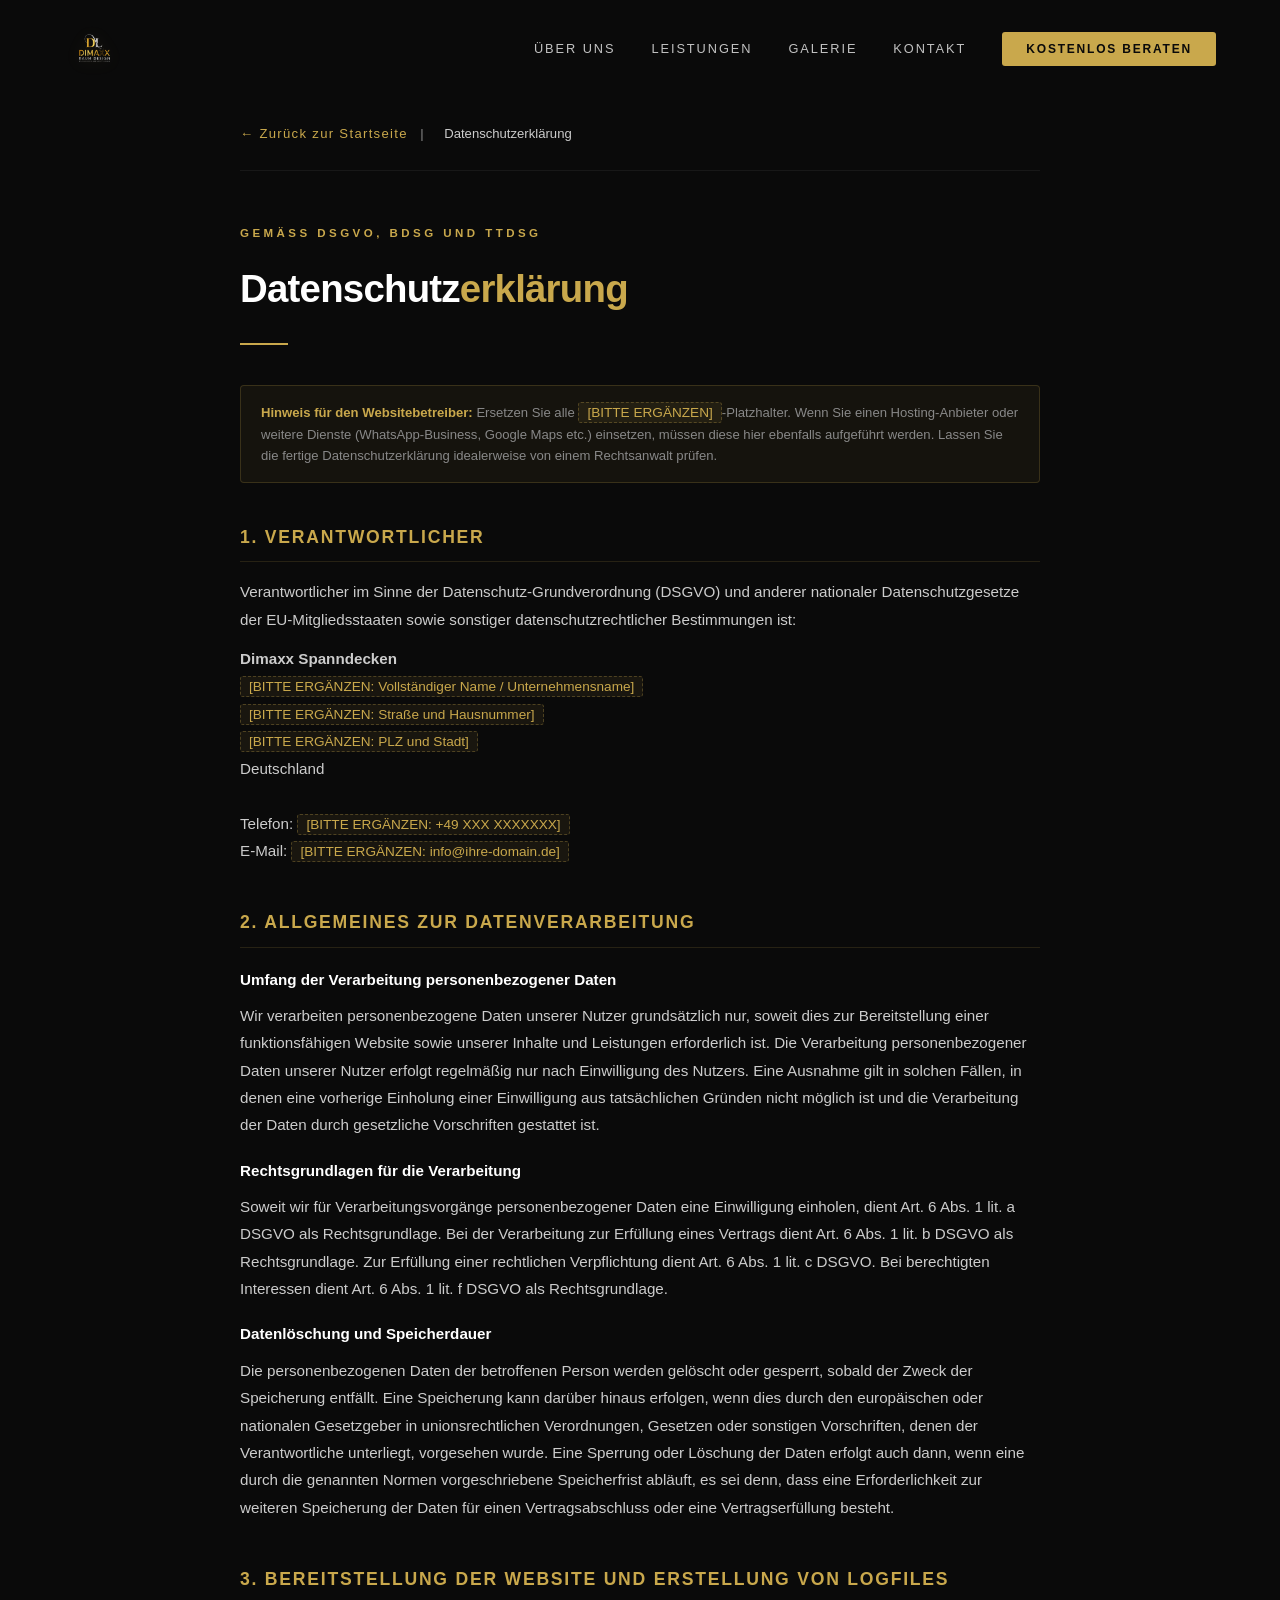
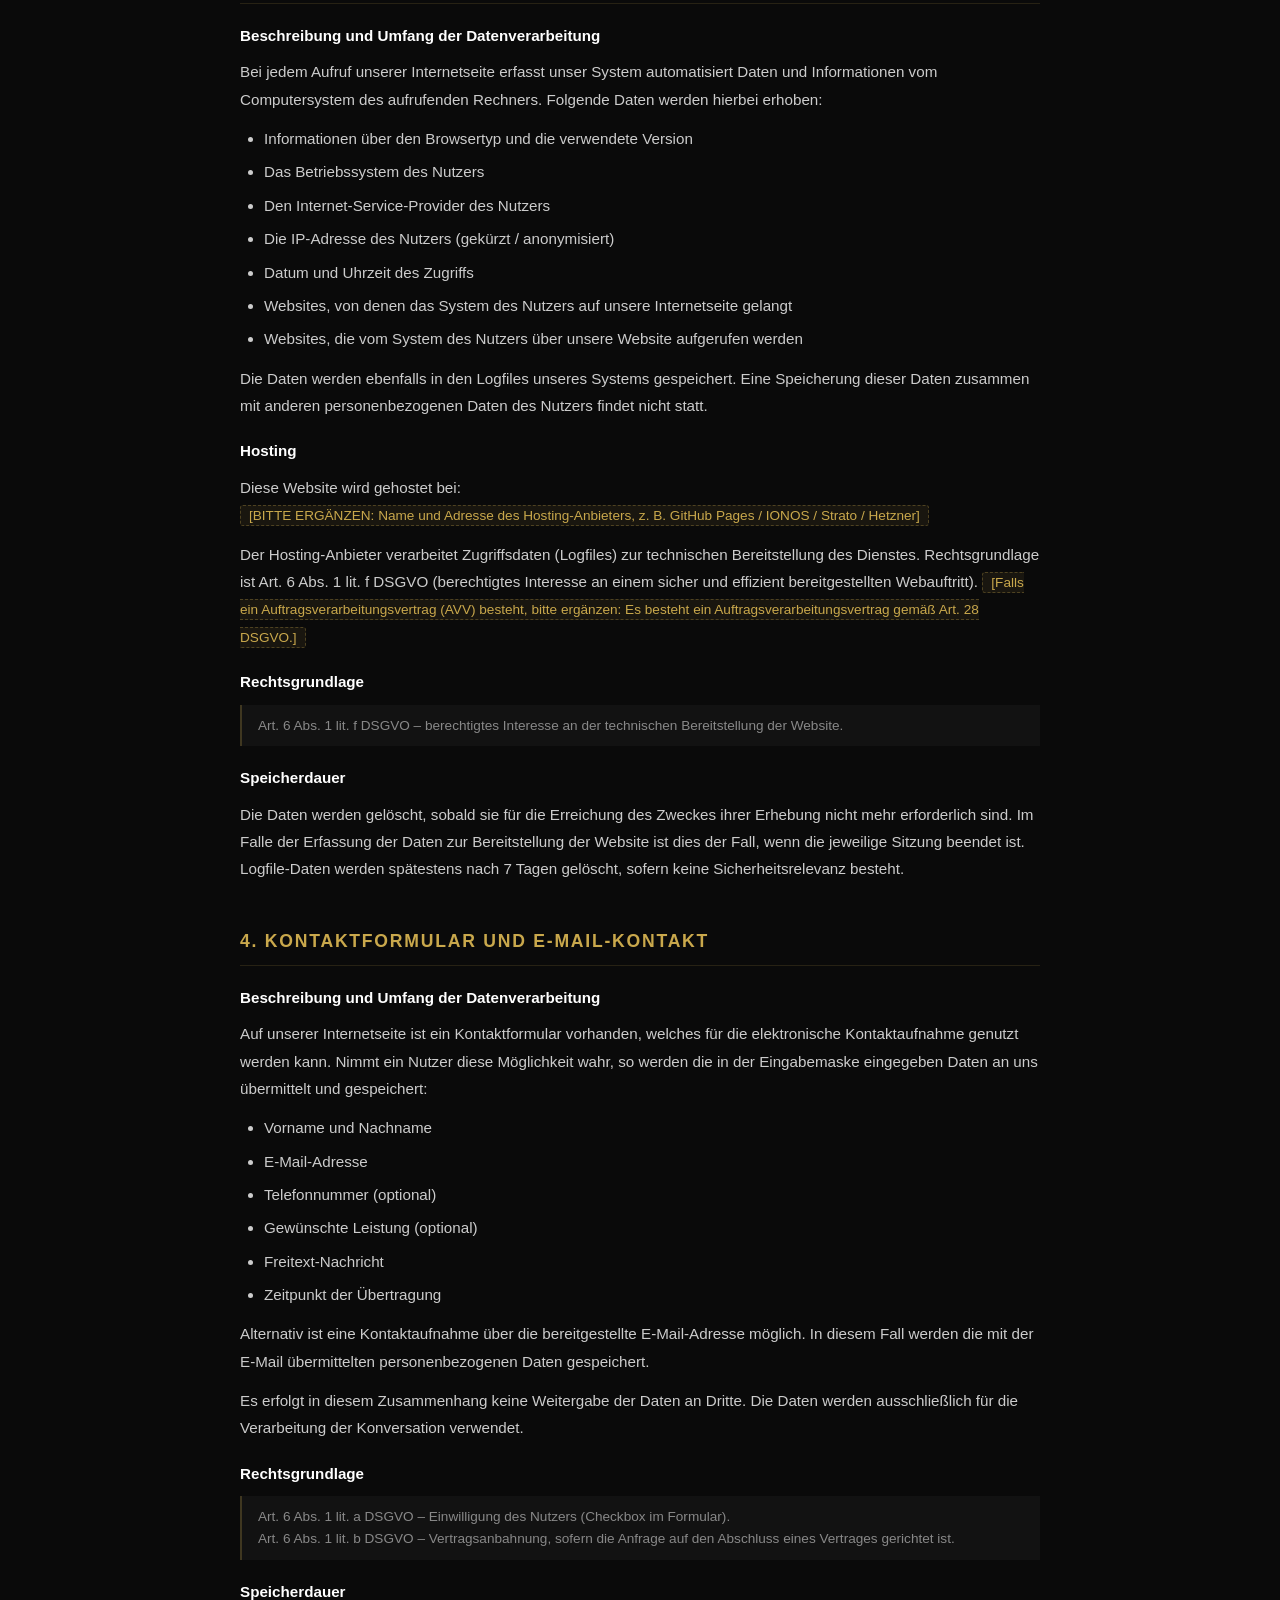
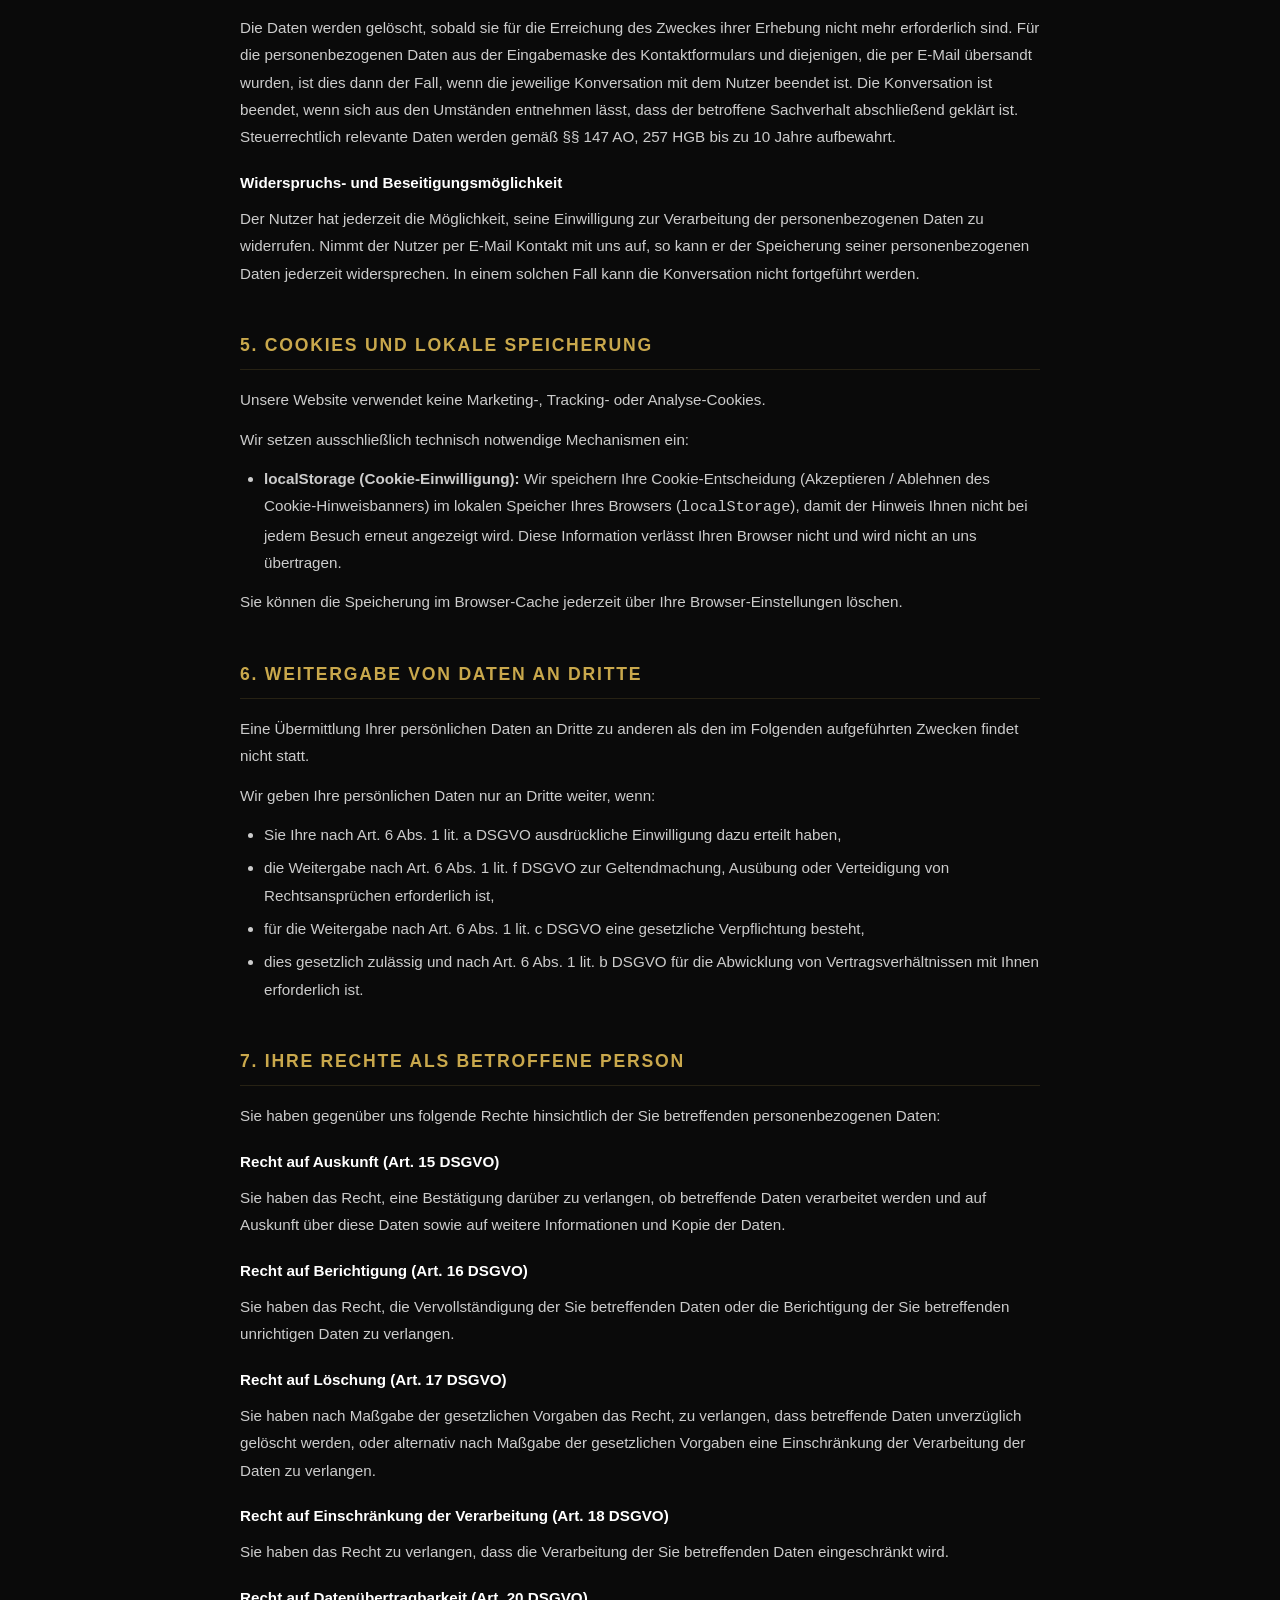
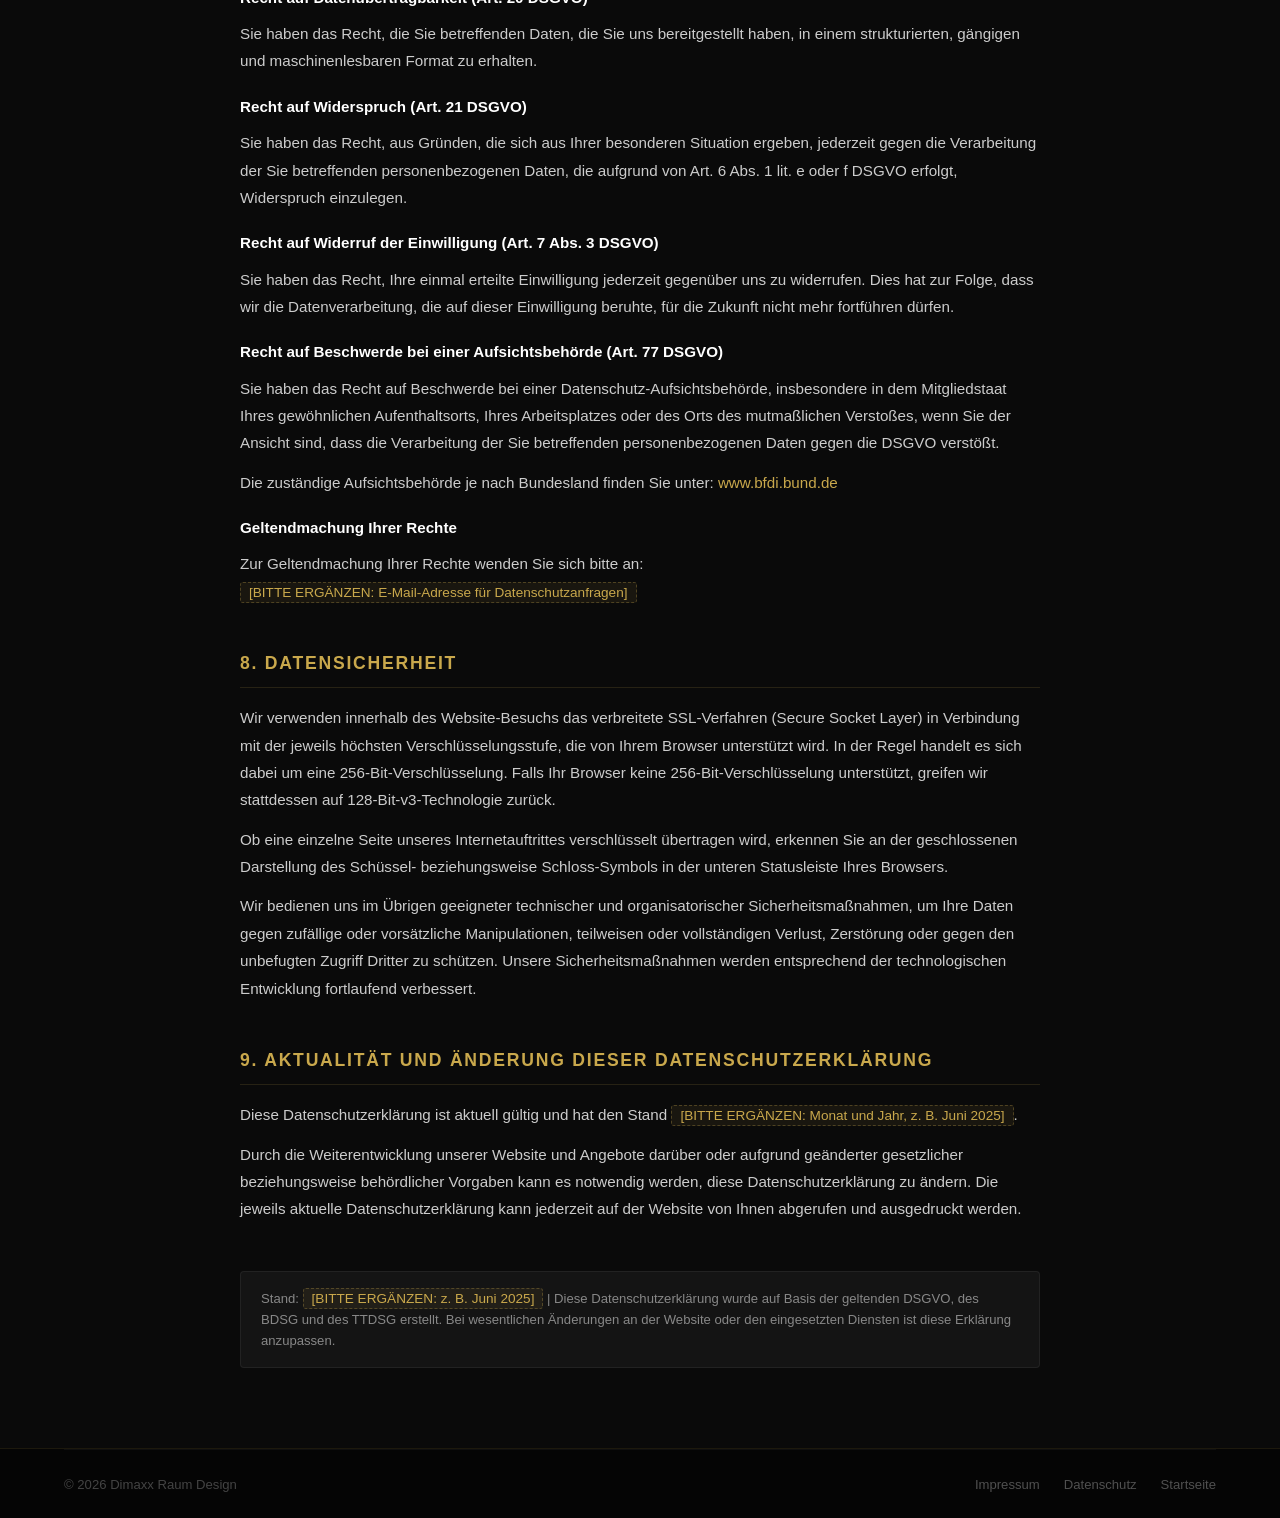
==== commit 18e7e178: "Integrate Dimaxx Raum Design logo and update branding - Convert .ai logo to transparent PNG (backgro" ====
--- a/datenschutz.html
+++ b/datenschutz.html
@@ -141,7 +141,9 @@
 <header id="header" class="scrolled">
   <div class="container">
     <nav>
-      <a href="index.html" class="logo">DIM<span>AXX</span></a>
+      <a href="index.html" class="logo-img-link" aria-label="Dimaxx Raum Design – Startseite">
+        <img src="images/logo-web.png" alt="Dimaxx Raum Design" class="logo-img" width="200" height="169">
+      </a>
       <ul class="nav-links">
         <li><a href="index.html#about">Über uns</a></li>
         <li><a href="index.html#services">Leistungen</a></li>
@@ -517,7 +519,7 @@
 <footer id="footer">
   <div class="container">
     <div class="footer-bottom">
-      <p class="footer-copy">&copy; <span id="year"></span> Dimaxx Spanndecken</p>
+      <p class="footer-copy">&copy; <span id="year"></span> Dimaxx Raum Design</p>
       <div class="footer-legal-links">
         <a href="impressum.html">Impressum</a>
         <a href="datenschutz.html">Datenschutz</a>
--- a/css/style.css
+++ b/css/style.css
@@ -174,6 +174,29 @@
 
 .logo span { color: var(--gold); }
 
+/* Logo als Bild */
+.logo-img-link {
+  display: flex;
+  align-items: center;
+  flex-shrink: 0;
+}
+
+.logo-img {
+  height: 52px;
+  width: auto;
+  display: block;
+  transition: opacity var(--transition);
+  filter: drop-shadow(0 2px 8px rgba(201,168,76,0.15));
+}
+
+.logo-img:hover { opacity: 0.9; }
+
+.footer-logo {
+  height: 60px;
+  width: auto;
+  margin-bottom: 14px;
+}
+
 .nav-links {
   display: flex;
   align-items: center;
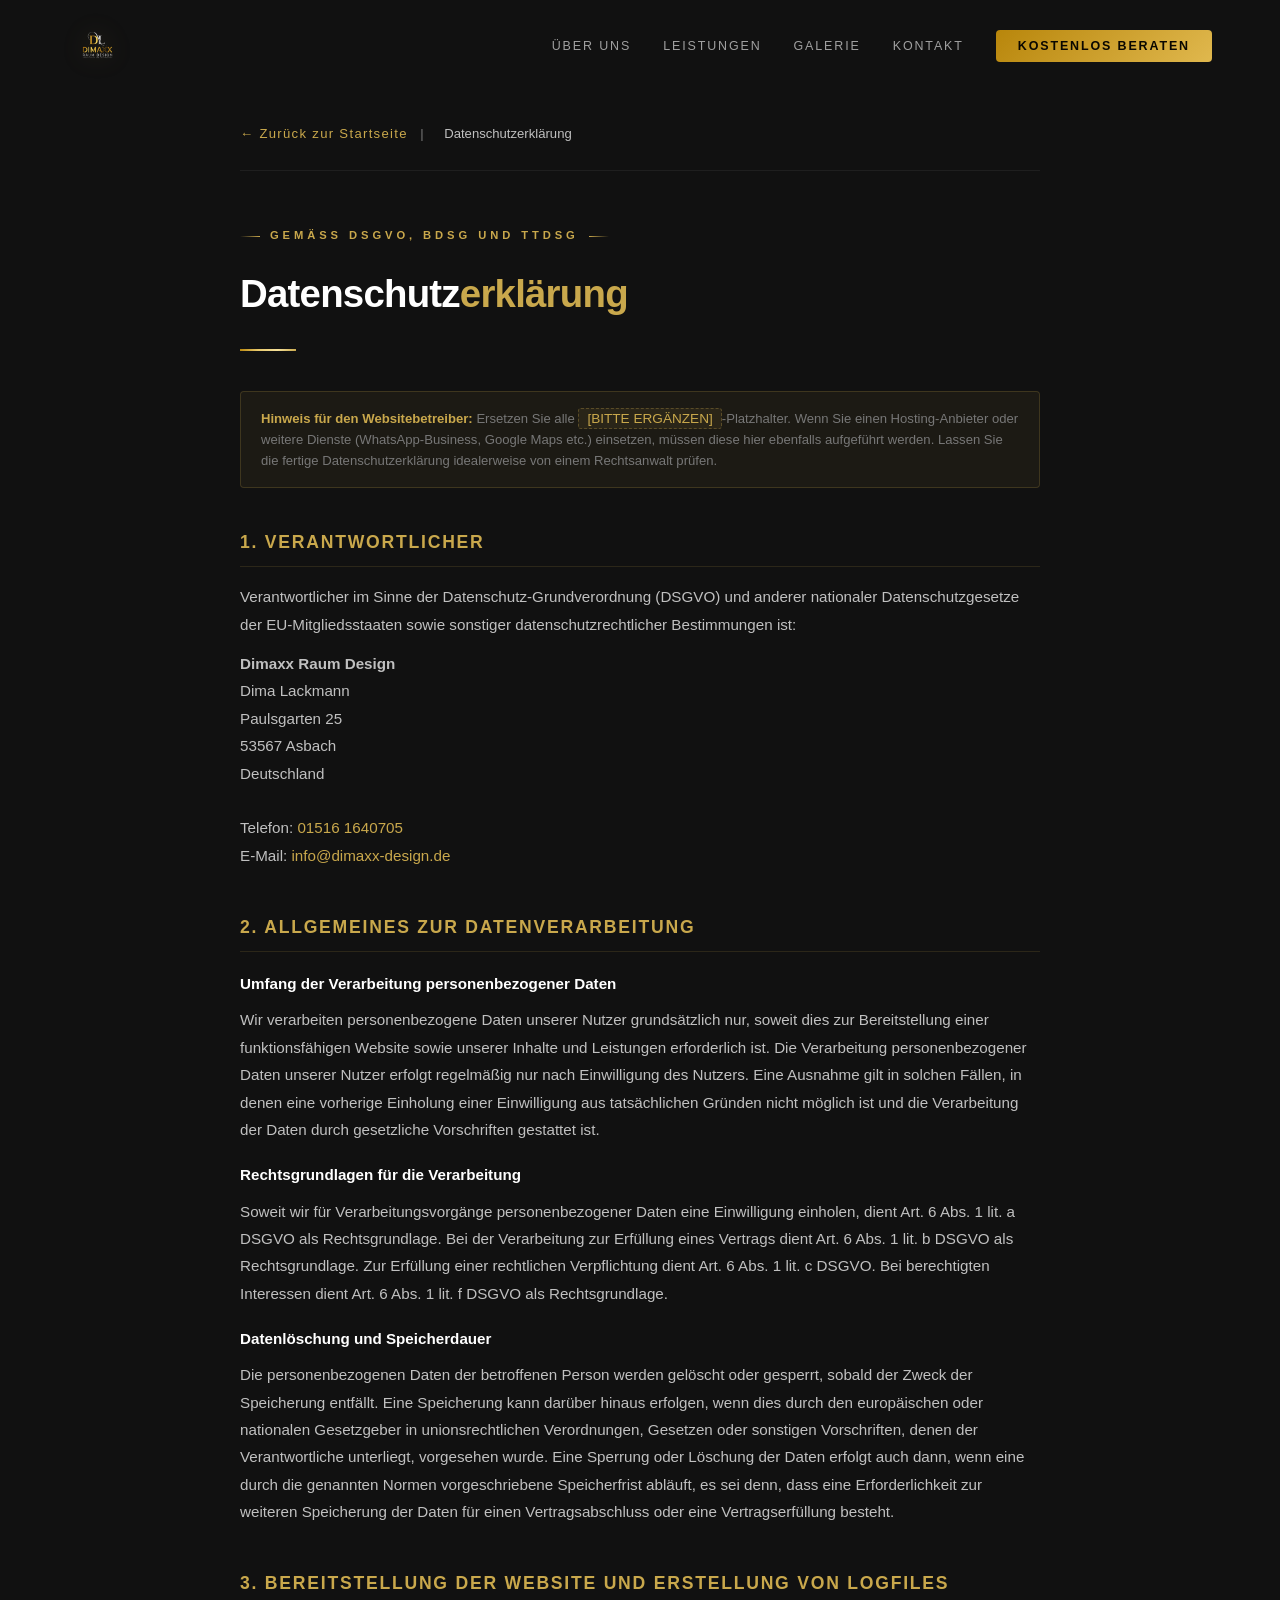
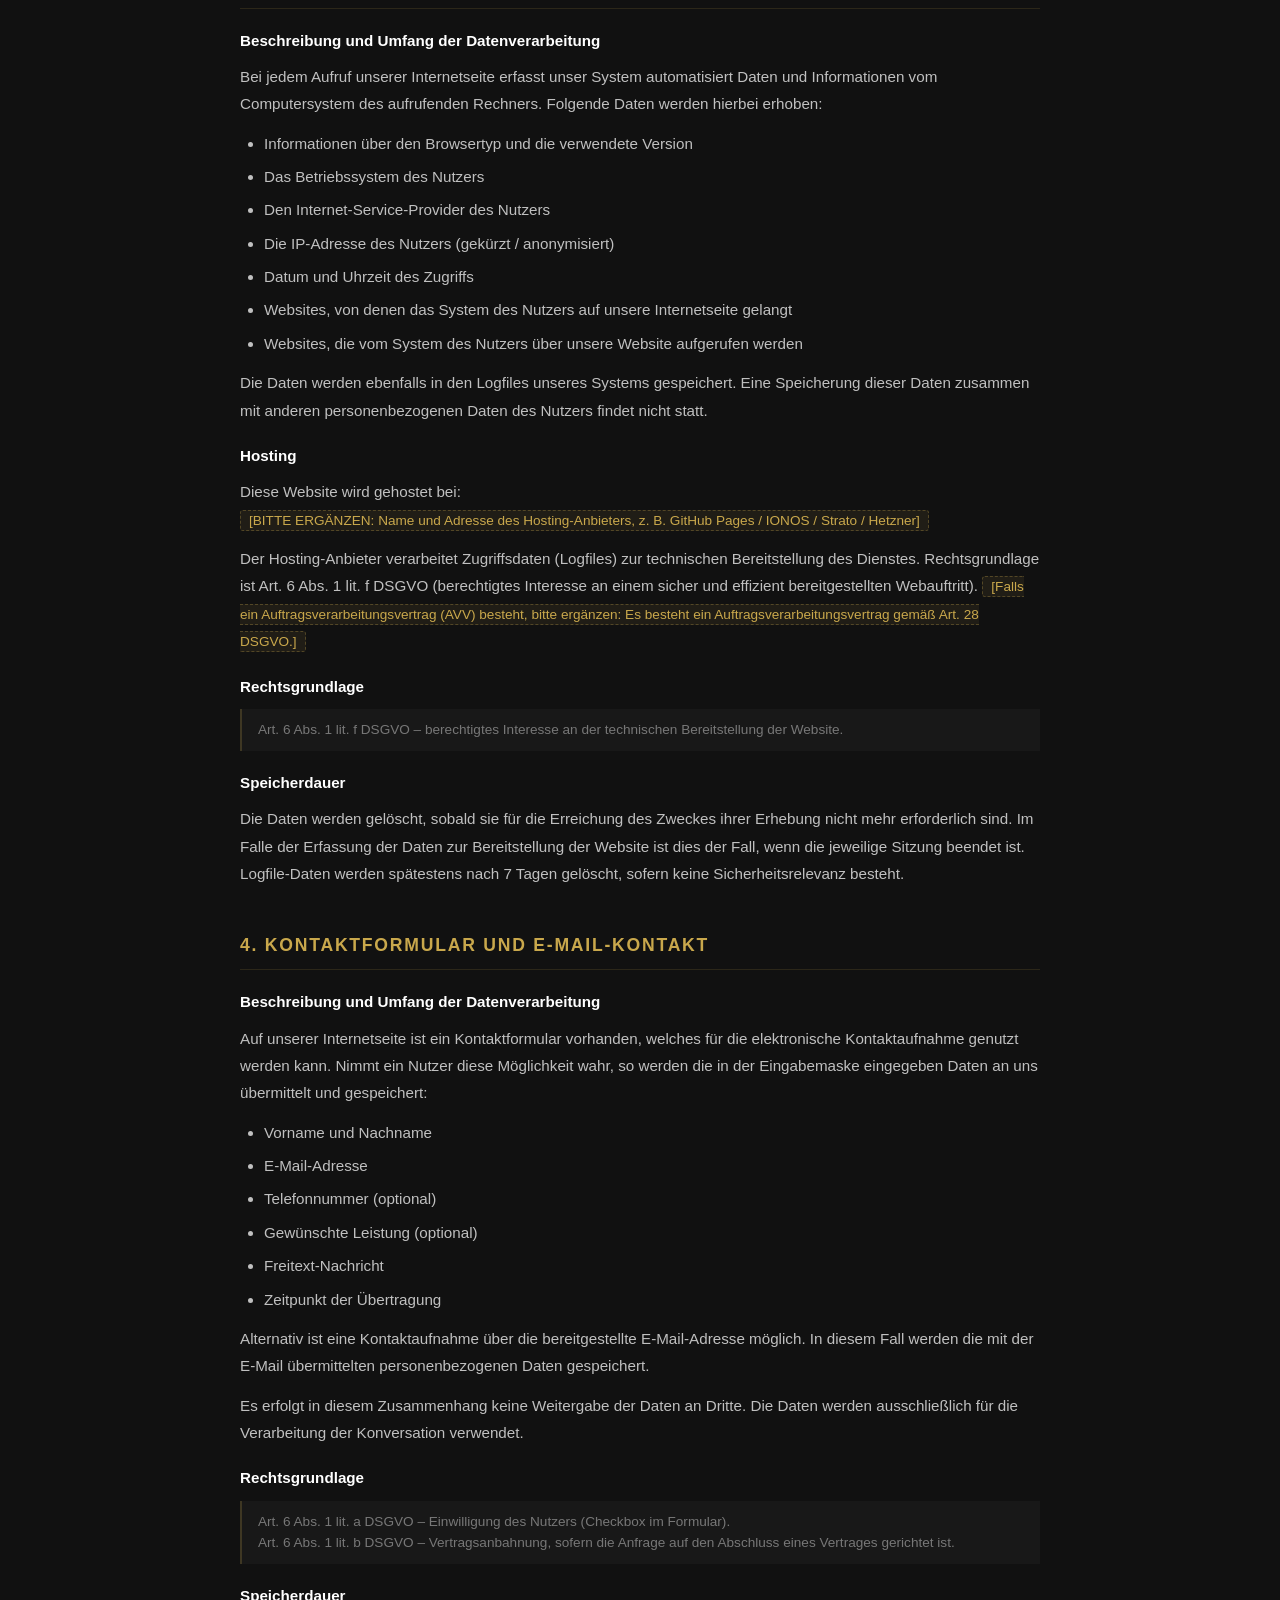
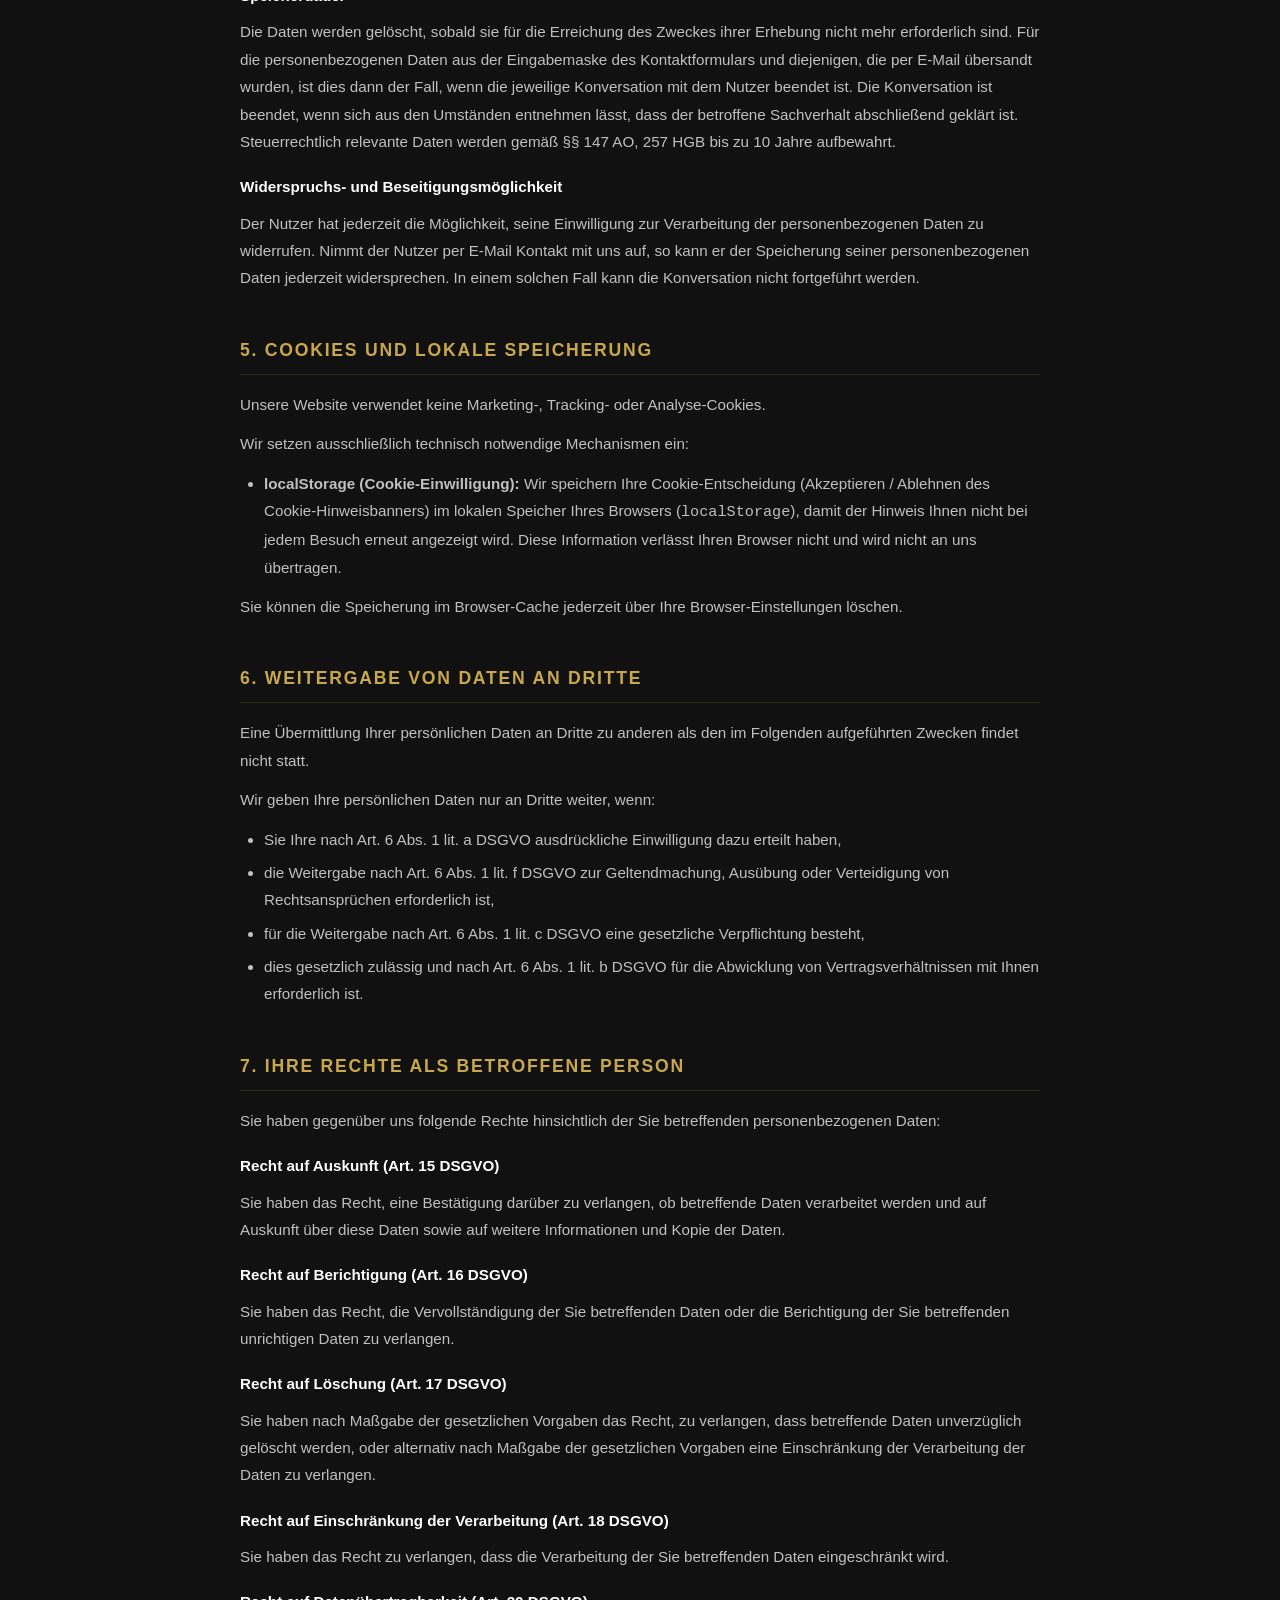
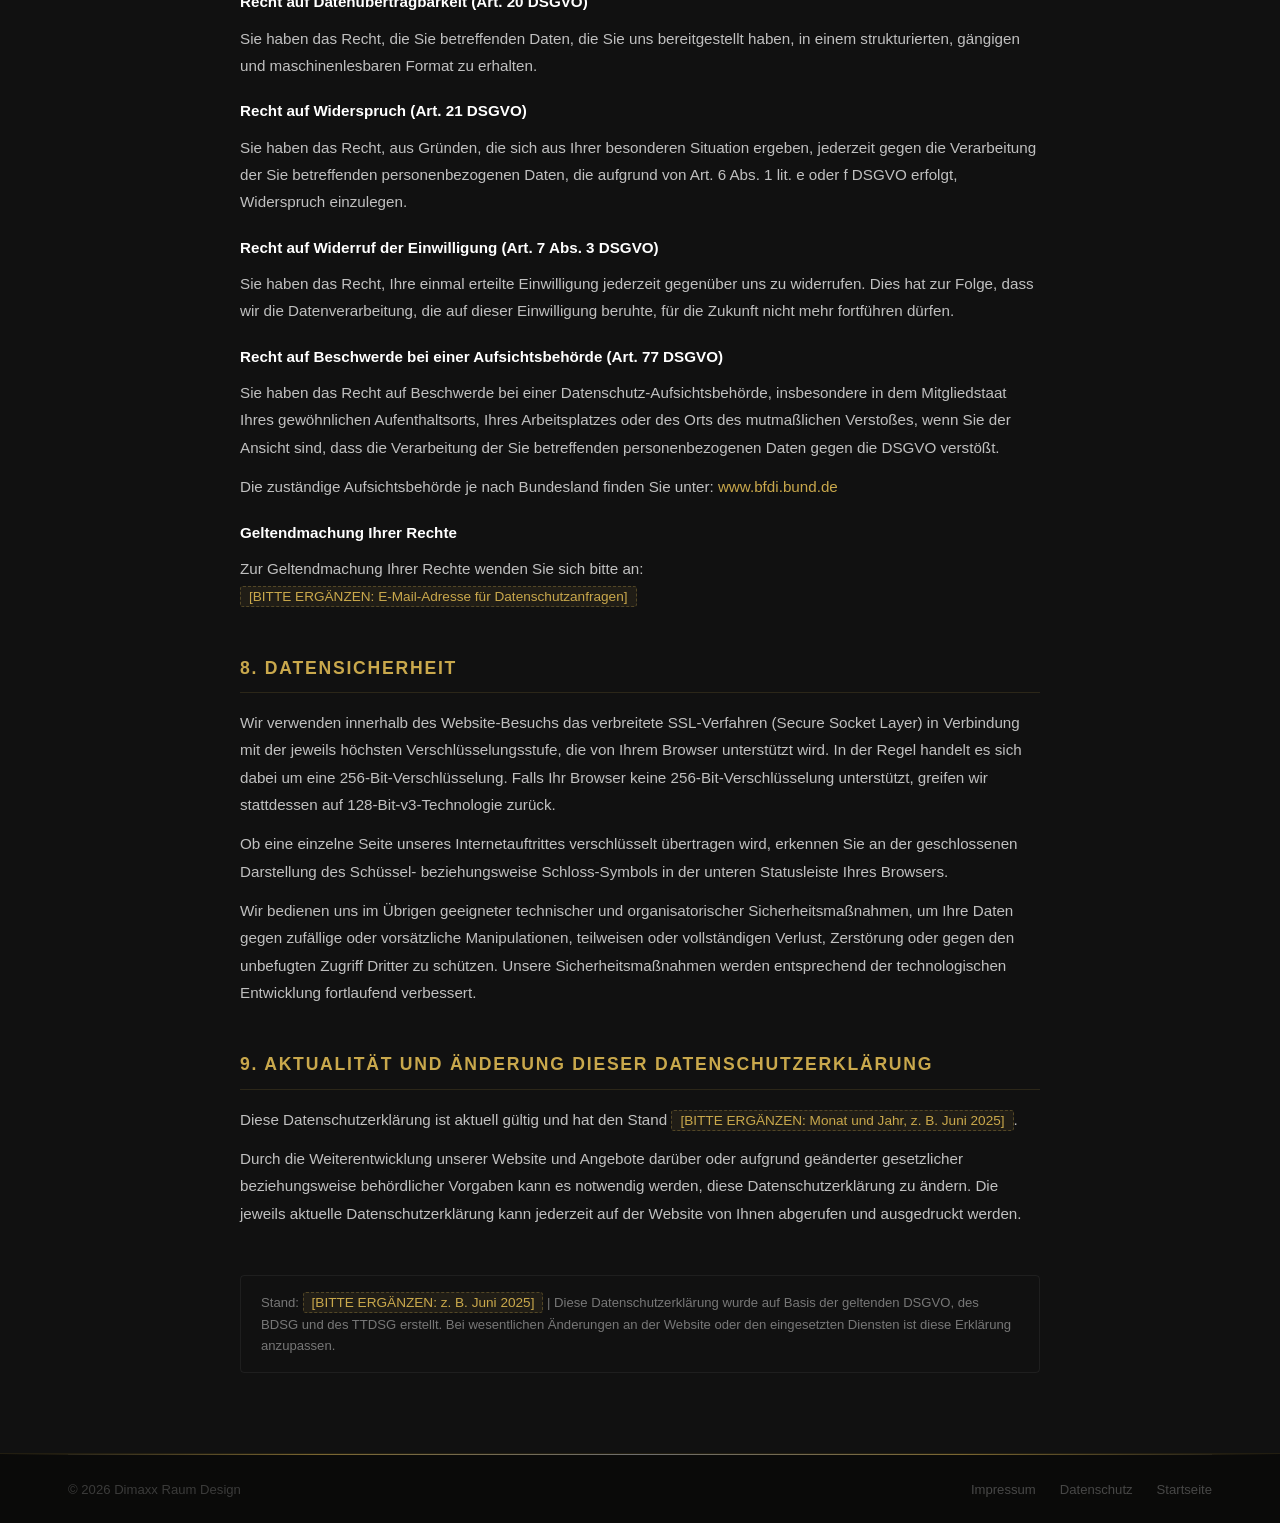
==== commit 90e1fceb: "Add real photos, contact data, Vorher/Nachher section - Gallery: 6 real project photos (Glanzdecke, " ====
--- a/datenschutz.html
+++ b/datenschutz.html
@@ -197,13 +197,13 @@
           Datenschutzgesetze der EU-Mitgliedsstaaten sowie sonstiger datenschutzrechtlicher Bestimmungen ist:
         </p>
         <p>
-          <strong>Dimaxx Spanndecken</strong><br>
-          <span class="placeholder">[BITTE ERGÄNZEN: Vollständiger Name / Unternehmensname]</span><br>
-          <span class="placeholder">[BITTE ERGÄNZEN: Straße und Hausnummer]</span><br>
-          <span class="placeholder">[BITTE ERGÄNZEN: PLZ und Stadt]</span><br>
+          <strong>Dimaxx Raum Design</strong><br>
+          Dima Lackmann<br>
+          Paulsgarten 25<br>
+          53567 Asbach<br>
           Deutschland<br><br>
-          Telefon: <span class="placeholder">[BITTE ERGÄNZEN: +49 XXX XXXXXXX]</span><br>
-          E-Mail: <span class="placeholder">[BITTE ERGÄNZEN: info@ihre-domain.de]</span>
+          Telefon: <a href="tel:+4915161640705">01516 1640705</a><br>
+          E-Mail: <a href="mailto:info@dimaxx-design.de">info@dimaxx-design.de</a>
         </p>
       </div>
 
--- a/css/style.css
+++ b/css/style.css
@@ -1,89 +1,204 @@
 /* ===========================
-   CSS VARIABLES
+   CSS VARIABLES – Metallic Theme
+   Inspiriert vom DIMAXX Logo:
+   Gold (warm) + Silber (kühl) + Dunkles Anthrazit
 =========================== */
 :root {
-  --black:      #0a0a0a;
-  --dark:       #141414;
-  --dark-2:     #1e1e1e;
-  --dark-3:     #252525;
+  /* Hintergrund-Töne (Anthrazit wie Logo-BG) */
+  --bg:         #111111;
+  --bg-2:       #191919;
+  --bg-3:       #222222;
+  --bg-4:       #2a2a2a;
+  --bg-glass:   rgba(255,255,255,0.03);
+
+  /* Gold-Palette (DIMAXX-Schrift) */
+  --gold-deep:  #7a5900;
   --gold:       #c9a84c;
-  --gold-light: #e8c96d;
-  --gold-dim:   rgba(201, 168, 76, 0.15);
-  --gold-border:rgba(201, 168, 76, 0.25);
+  --gold-mid:   #e0b84e;
+  --gold-light: #f0d070;
+  --gold-shine: #fff0a0;
+  --gold-dim:   rgba(201,168,76,0.12);
+  --gold-border:rgba(201,168,76,0.22);
+
+  /* Silber-Palette (RAUM DESIGN + DL-Monogramm) */
+  --silver-deep:#555555;
+  --silver:     #a0a0a0;
+  --silver-mid: #c8c8c8;
+  --silver-light:#e8e8e8;
+  --silver-dim: rgba(200,200,200,0.08);
+
+  /* Text */
   --white:      #ffffff;
-  --gray:       #888888;
-  --light-gray: #cccccc;
-  --font:       -apple-system, BlinkMacSystemFont, 'Segoe UI', Roboto, 'Helvetica Neue', Arial, sans-serif;
-  --ease:       cubic-bezier(0.4, 0, 0.2, 1);
-  --transition: 0.3s var(--ease);
-  --radius:     3px;
+  --gray:       #777777;
+  --light-gray: #c0c0c0;
+
+  /* Gradienten */
+  --grad-gold:   linear-gradient(135deg, #b8860b, #e8c96d, #f5e09a, #c9a84c);
+  --grad-silver: linear-gradient(135deg, #606060, #d0d0d0, #e8e8e8, #a0a0a0);
+  --grad-metal:  linear-gradient(135deg, #b8860b 0%, #e8c96d 30%, #d4d4d4 60%, #a0a0a0 100%);
+  --grad-bg:     linear-gradient(160deg, #111111 0%, #161412 50%, #111111 100%);
+
+  /* Typografie */
+  --font: -apple-system, BlinkMacSystemFont, 'Segoe UI', Roboto, 'Helvetica Neue', Arial, sans-serif;
+
+  /* Übergänge */
+  --ease: cubic-bezier(0.4, 0, 0.2, 1);
+  --ease-out: cubic-bezier(0, 0, 0.2, 1);
+  --t-fast: 0.2s var(--ease);
+  --t-mid:  0.35s var(--ease);
+  --t-slow: 0.6s var(--ease);
+
+  --radius:     4px;
   --container:  1200px;
-  --section-pad:100px;
+  --section-pad:110px;
 }
 
 /* ===========================
    RESET & BASE
 =========================== */
-*, *::before, *::after { margin: 0; padding: 0; box-sizing: border-box; }
-
-html { scroll-behavior: smooth; font-size: 16px; }
+*, *::before, *::after { margin:0; padding:0; box-sizing:border-box; }
+
+html { scroll-behavior:smooth; font-size:16px; }
 
 body {
   font-family: var(--font);
-  background: var(--black);
+  background: var(--bg);
   color: var(--white);
   line-height: 1.6;
   overflow-x: hidden;
 }
 
-img { max-width: 100%; display: block; }
-
-a { color: inherit; text-decoration: none; transition: color var(--transition); }
-
-ul { list-style: none; }
-
-button { cursor: pointer; font-family: var(--font); }
+img { max-width:100%; display:block; }
+a { color:inherit; text-decoration:none; }
+ul { list-style:none; }
+button { cursor:pointer; font-family:var(--font); }
 
 /* ===========================
    LAYOUT
 =========================== */
-.container {
-  max-width: var(--container);
-  margin: 0 auto;
-  padding: 0 24px;
-}
-
+.container { max-width:var(--container); margin:0 auto; padding:0 28px; }
 section { padding: var(--section-pad) 0; }
 
 /* ===========================
-   TYPOGRAPHY HELPERS
+   METALLIC TEXT EFFECTS
+=========================== */
+.text-gold {
+  background: var(--grad-gold);
+  background-size: 200% auto;
+  -webkit-background-clip: text;
+  -webkit-text-fill-color: transparent;
+  background-clip: text;
+}
+
+.text-silver {
+  background: var(--grad-silver);
+  background-size: 200% auto;
+  -webkit-background-clip: text;
+  -webkit-text-fill-color: transparent;
+  background-clip: text;
+}
+
+.text-shimmer {
+  background: linear-gradient(
+    90deg,
+    #7a5900 0%,
+    #c9a84c 20%,
+    #f0d070 38%,
+    #fff5b0 48%,
+    #f0d070 58%,
+    #c9a84c 75%,
+    #7a5900 100%
+  );
+  background-size: 250% auto;
+  -webkit-background-clip: text;
+  -webkit-text-fill-color: transparent;
+  background-clip: text;
+  animation: shimmerGold 4s linear infinite;
+}
+
+.text-shimmer-silver {
+  background: linear-gradient(
+    90deg,
+    #555 0%,
+    #aaa 20%,
+    #e8e8e8 38%,
+    #fff 48%,
+    #e8e8e8 58%,
+    #aaa 75%,
+    #555 100%
+  );
+  background-size: 250% auto;
+  -webkit-background-clip: text;
+  -webkit-text-fill-color: transparent;
+  background-clip: text;
+  animation: shimmerSilver 5s linear infinite;
+}
+
+@keyframes shimmerGold {
+  from { background-position: 0% center; }
+  to   { background-position: 250% center; }
+}
+
+@keyframes shimmerSilver {
+  from { background-position: 250% center; }
+  to   { background-position: 0% center; }
+}
+
+/* ===========================
+   SECTION TYPOGRAPHY
 =========================== */
 .section-tag {
-  display: inline-block;
+  display: inline-flex;
+  align-items: center;
+  gap: 10px;
+  font-size: 0.7rem;
+  letter-spacing: 0.35em;
+  text-transform: uppercase;
+  font-weight: 700;
   color: var(--gold);
-  font-size: 0.72rem;
-  letter-spacing: 0.3em;
-  text-transform: uppercase;
-  font-weight: 600;
-  margin-bottom: 16px;
+  margin-bottom: 18px;
+}
+
+.section-tag::before,
+.section-tag::after {
+  content: '';
+  display: block;
+  width: 20px;
+  height: 1px;
+  background: linear-gradient(90deg, transparent, var(--gold));
+}
+
+.section-tag::after {
+  background: linear-gradient(90deg, var(--gold), transparent);
 }
 
 .section-title {
-  font-size: clamp(1.9rem, 3.2vw, 3rem);
-  font-weight: 800;
-  line-height: 1.15;
+  font-size: clamp(2rem, 3.5vw, 3.2rem);
+  font-weight: 900;
+  line-height: 1.1;
+  letter-spacing: -0.025em;
   margin-bottom: 20px;
-  letter-spacing: -0.02em;
-}
-
-.section-title span { color: var(--gold); }
+}
 
 .section-desc {
   color: var(--gray);
   font-size: 1rem;
-  line-height: 1.8;
+  line-height: 1.85;
   max-width: 580px;
 }
+
+.gold-line {
+  width: 0;
+  height: 2px;
+  background: var(--grad-gold);
+  margin: 24px 0;
+  animation: expandLine 1s var(--ease-out) forwards;
+  animation-play-state: paused;
+}
+
+.gold-line.visible { animation-play-state: running; }
+
+@keyframes expandLine { from{width:0} to{width:56px} }
 
 /* ===========================
    BUTTONS
@@ -92,125 +207,136 @@
   display: inline-flex;
   align-items: center;
   gap: 10px;
-  padding: 15px 36px;
-  font-size: 0.8rem;
+  padding: 15px 38px;
+  font-size: 0.78rem;
   font-weight: 700;
-  letter-spacing: 0.18em;
+  letter-spacing: 0.2em;
   text-transform: uppercase;
   border-radius: var(--radius);
-  transition: all var(--transition);
   border: none;
   outline: none;
-}
+  transition: all var(--t-mid);
+  position: relative;
+  overflow: hidden;
+  cursor: pointer;
+}
+
+/* Shine sweep on hover */
+.btn::after {
+  content: '';
+  position: absolute;
+  top: -50%;
+  left: -75%;
+  width: 50%;
+  height: 200%;
+  background: linear-gradient(to right, transparent, rgba(255,255,255,0.18), transparent);
+  transform: skewX(-20deg);
+  transition: left 0.5s ease;
+}
+
+.btn:hover::after { left: 130%; }
 
 .btn-gold {
-  background: var(--gold);
-  color: var(--black);
+  background: linear-gradient(135deg, #b8860b, #e0b84e, #f0d070, #c9a84c);
+  background-size: 200% 200%;
+  color: #0a0700;
+  box-shadow: 0 4px 20px rgba(201,168,76,0.3);
+  animation: btnGoldShift 4s ease infinite;
 }
 
 .btn-gold:hover {
-  background: var(--gold-light);
-  transform: translateY(-2px);
-  box-shadow: 0 12px 36px rgba(201, 168, 76, 0.35);
-  color: var(--black);
+  transform: translateY(-3px);
+  box-shadow: 0 10px 40px rgba(201,168,76,0.5);
+  color: #0a0700;
+}
+
+@keyframes btnGoldShift {
+  0%,100% { background-position: 0% 50%; }
+  50%      { background-position: 100% 50%; }
+}
+
+.btn-silver {
+  background: linear-gradient(135deg, #555, #aaa, #e0e0e0, #888);
+  background-size: 200% 200%;
+  color: #111;
+  box-shadow: 0 4px 20px rgba(160,160,160,0.25);
+  animation: btnSilverShift 5s ease infinite;
+}
+
+.btn-silver:hover {
+  transform: translateY(-3px);
+  box-shadow: 0 10px 40px rgba(160,160,160,0.35);
+  color: #111;
+}
+
+@keyframes btnSilverShift {
+  0%,100% { background-position: 100% 50%; }
+  50%      { background-position: 0% 50%; }
 }
 
 .btn-outline {
   background: transparent;
-  color: var(--white);
-  border: 1px solid rgba(255, 255, 255, 0.25);
+  color: var(--silver-mid);
+  border: 1px solid rgba(200,200,200,0.2);
 }
 
 .btn-outline:hover {
   border-color: var(--gold);
-  color: var(--gold);
-  transform: translateY(-2px);
-}
-
-/* ===========================
-   DIVIDER
-=========================== */
-.gold-line {
-  width: 48px;
-  height: 2px;
-  background: var(--gold);
-  margin: 24px 0;
-}
-
-/* ===========================
-   HEADER / NAVIGATION
+  color: var(--gold-light);
+  transform: translateY(-3px);
+  box-shadow: 0 6px 24px rgba(201,168,76,0.15);
+}
+
+/* ===========================
+   HEADER / NAV
 =========================== */
 #header {
   position: fixed;
-  top: 0; left: 0; right: 0;
+  top:0; left:0; right:0;
   z-index: 1000;
-  padding: 22px 0;
-  transition: all 0.4s var(--ease);
+  padding: 20px 0;
+  transition: all 0.45s var(--ease);
 }
 
 #header.scrolled {
-  background: rgba(10, 10, 10, 0.95);
-  backdrop-filter: blur(12px);
-  -webkit-backdrop-filter: blur(12px);
-  padding: 14px 0;
-  border-bottom: 1px solid var(--gold-border);
-  box-shadow: 0 4px 30px rgba(0,0,0,0.4);
-}
-
-nav {
-  display: flex;
-  justify-content: space-between;
-  align-items: center;
-}
-
-.logo {
-  font-size: 1.7rem;
-  font-weight: 900;
-  letter-spacing: 0.06em;
-  text-transform: uppercase;
-  color: var(--white);
-  line-height: 1;
-}
-
-.logo span { color: var(--gold); }
-
-/* Logo als Bild */
-.logo-img-link {
-  display: flex;
-  align-items: center;
-  flex-shrink: 0;
-}
+  background: rgba(17,17,17,0.92);
+  backdrop-filter: blur(16px);
+  -webkit-backdrop-filter: blur(16px);
+  padding: 10px 0;
+  border-bottom: 1px solid rgba(201,168,76,0.18);
+  box-shadow: 0 4px 40px rgba(0,0,0,0.5);
+}
+
+nav { display:flex; justify-content:space-between; align-items:center; }
+
+.logo-img-link { display:flex; align-items:center; flex-shrink:0; }
 
 .logo-img {
-  height: 52px;
+  height: 50px;
   width: auto;
   display: block;
-  transition: opacity var(--transition);
-  filter: drop-shadow(0 2px 8px rgba(201,168,76,0.15));
-}
-
-.logo-img:hover { opacity: 0.9; }
-
-.footer-logo {
-  height: 60px;
-  width: auto;
-  margin-bottom: 14px;
-}
-
-.nav-links {
-  display: flex;
-  align-items: center;
-  gap: 36px;
-}
+  transition: all var(--t-mid);
+  filter: drop-shadow(0 0 12px rgba(201,168,76,0.25));
+}
+
+.logo-img:hover {
+  filter: drop-shadow(0 0 20px rgba(201,168,76,0.5));
+  transform: scale(1.03);
+}
+
+.footer-logo { height: 64px; width: auto; margin-bottom: 16px; }
+
+.nav-links { display:flex; align-items:center; gap:32px; }
 
 .nav-links a {
-  color: rgba(255,255,255,0.75);
-  font-size: 0.8rem;
+  color: var(--silver);
+  font-size: 0.78rem;
   letter-spacing: 0.15em;
   text-transform: uppercase;
   font-weight: 500;
   position: relative;
   padding-bottom: 4px;
+  transition: color var(--t-mid);
 }
 
 .nav-links a::after {
@@ -218,94 +344,89 @@
   position: absolute;
   bottom: 0; left: 0;
   width: 0; height: 1px;
-  background: var(--gold);
-  transition: width var(--transition);
+  background: linear-gradient(90deg, var(--gold), var(--silver-light));
+  transition: width var(--t-mid);
 }
 
 .nav-links a:hover { color: var(--white); }
 .nav-links a:hover::after { width: 100%; }
 
 .nav-cta {
-  padding: 10px 24px !important;
-  font-size: 0.75rem !important;
-  background: var(--gold);
-  color: var(--black) !important;
+  background: linear-gradient(135deg, #b8860b, #e0b84e) !important;
+  color: #0a0700 !important;
+  padding: 9px 22px !important;
   border-radius: var(--radius);
   font-weight: 700 !important;
   letter-spacing: 0.15em !important;
 }
 
-.nav-cta::after { display: none !important; }
-
-.nav-cta:hover {
-  background: var(--gold-light) !important;
-  color: var(--black) !important;
-}
+.nav-cta::after { display:none !important; }
+.nav-cta:hover { box-shadow: 0 4px 20px rgba(201,168,76,0.4) !important; transform:translateY(-1px); }
 
 /* Hamburger */
 .hamburger {
-  display: none;
-  flex-direction: column;
-  justify-content: center;
-  gap: 5px;
-  background: none;
-  border: none;
-  padding: 6px;
-  z-index: 1002;
+  display:none;
+  flex-direction:column;
+  justify-content:center;
+  gap:5px;
+  background:none;
+  border:none;
+  padding:6px;
+  z-index:1002;
 }
 
 .hamburger span {
-  display: block;
-  width: 24px;
-  height: 2px;
-  background: var(--white);
-  transition: all var(--transition);
-  transform-origin: center;
-}
-
-.hamburger.active span:nth-child(1) { transform: translateY(7px) rotate(45deg); }
-.hamburger.active span:nth-child(2) { opacity: 0; transform: scaleX(0); }
-.hamburger.active span:nth-child(3) { transform: translateY(-7px) rotate(-45deg); }
+  display:block;
+  width:24px;
+  height:2px;
+  background: linear-gradient(90deg, var(--gold), var(--silver-mid));
+  transition: all var(--t-mid);
+  transform-origin:center;
+}
+
+.hamburger.active span:nth-child(1) { transform:translateY(7px) rotate(45deg); }
+.hamburger.active span:nth-child(2) { opacity:0; transform:scaleX(0); }
+.hamburger.active span:nth-child(3) { transform:translateY(-7px) rotate(-45deg); }
 
 /* Mobile Nav */
 .mobile-nav {
-  position: fixed;
-  inset: 0;
+  position:fixed; inset:0;
   background: rgba(10,10,10,0.98);
-  z-index: 1001;
-  display: flex;
-  flex-direction: column;
-  justify-content: center;
-  align-items: center;
-  gap: 36px;
-  transform: translateX(100%);
-  transition: transform 0.4s var(--ease);
-}
-
-.mobile-nav.open { transform: translateX(0); }
+  z-index:1001;
+  display:flex;
+  flex-direction:column;
+  justify-content:center;
+  align-items:center;
+  gap:32px;
+  transform:translateX(100%);
+  transition:transform 0.45s var(--ease);
+}
+
+.mobile-nav.open { transform:translateX(0); }
 
 .mobile-nav a {
-  font-size: 1.4rem;
-  font-weight: 700;
-  letter-spacing: 0.12em;
-  text-transform: uppercase;
-  color: rgba(255,255,255,0.8);
-  transition: color var(--transition);
-}
-
-.mobile-nav a:hover { color: var(--gold); }
+  font-size:1.4rem;
+  font-weight:700;
+  letter-spacing:0.1em;
+  text-transform:uppercase;
+  color: var(--silver-mid);
+  transition: color var(--t-mid);
+}
+
+.mobile-nav a:hover { color: var(--gold-light); }
 
 .mobile-nav .mob-cta {
-  margin-top: 16px;
-  background: var(--gold);
-  color: var(--black);
-  padding: 14px 40px;
-  border-radius: var(--radius);
-  font-size: 0.85rem !important;
-}
-
-/* ===========================
-   HERO
+  margin-top:16px;
+  background: linear-gradient(135deg, #b8860b, #e0b84e);
+  color: #0a0700 !important;
+  padding:14px 40px;
+  border-radius:var(--radius);
+  font-size:0.85rem !important;
+  font-weight:700 !important;
+}
+
+/* ===========================
+   HERO – Sternenhimmel-Effekt
 =========================== */
 #hero {
   min-height: 100vh;
@@ -313,114 +434,182 @@
   align-items: center;
   position: relative;
   overflow: hidden;
-  background: var(--black);
-}
-
-.hero-bg {
+  background: #0d0c0a;
+}
+
+/* Canvas für Partikel */
+#hero-canvas {
   position: absolute;
   inset: 0;
-  background:
-    radial-gradient(ellipse 80% 60% at 20% 50%, rgba(201,168,76,0.07) 0%, transparent 60%),
-    radial-gradient(ellipse 60% 80% at 80% 20%, rgba(30,30,60,0.6) 0%, transparent 70%),
-    linear-gradient(160deg, #0a0a14 0%, #0a0a0a 50%, #0d0a05 100%);
-}
-
-/* Geometric lines decoration */
-.hero-lines {
+  z-index: 0;
+}
+
+/* Goldenes Glühen links */
+.hero-glow {
   position: absolute;
   inset: 0;
-  overflow: hidden;
   pointer-events: none;
-}
-
-.hero-lines::before {
+  z-index: 1;
+}
+
+.hero-glow::before {
   content: '';
   position: absolute;
-  top: 15%;
-  right: 5%;
-  width: 420px;
-  height: 420px;
-  border: 1px solid rgba(201,168,76,0.08);
+  top: 20%;
+  left: -10%;
+  width: 600px;
+  height: 600px;
+  background: radial-gradient(ellipse, rgba(201,168,76,0.07) 0%, transparent 65%);
   border-radius: 50%;
-  animation: rotateSlow 30s linear infinite;
-}
-
-.hero-lines::after {
+  animation: glowPulse 6s ease-in-out infinite;
+}
+
+.hero-glow::after {
   content: '';
   position: absolute;
-  top: 15%;
+  bottom: 10%;
   right: 5%;
-  width: 300px;
-  height: 300px;
-  border: 1px solid rgba(201,168,76,0.06);
+  width: 400px;
+  height: 400px;
+  background: radial-gradient(ellipse, rgba(160,160,160,0.05) 0%, transparent 65%);
   border-radius: 50%;
-  margin: 60px;
-  animation: rotateSlow 20s linear infinite reverse;
-}
-
-@keyframes rotateSlow { to { transform: rotate(360deg); } }
+  animation: glowPulse 8s ease-in-out infinite 2s;
+}
+
+@keyframes glowPulse {
+  0%,100% { opacity:1; transform:scale(1); }
+  50%      { opacity:0.6; transform:scale(1.1); }
+}
+
+/* Geometrische Zierlinien (wie DL-Kreis im Logo) */
+.hero-ring {
+  position: absolute;
+  border-radius: 50%;
+  border: 1px solid rgba(201,168,76,0.07);
+  pointer-events: none;
+  z-index: 1;
+}
+
+.hero-ring-1 {
+  width: 600px; height: 600px;
+  top: 50%; right: -5%;
+  transform: translateY(-50%);
+  animation: rotateSlow 60s linear infinite;
+  border-color: rgba(201,168,76,0.06);
+}
+
+.hero-ring-2 {
+  width: 420px; height: 420px;
+  top: 50%; right: calc(-5% + 90px);
+  transform: translateY(-50%);
+  animation: rotateSlow 40s linear infinite reverse;
+  border-color: rgba(200,200,200,0.04);
+}
+
+.hero-ring-3 {
+  width: 250px; height: 250px;
+  top: 50%; right: calc(-5% + 175px);
+  transform: translateY(-50%);
+  animation: rotateSlow 25s linear infinite;
+  border-color: rgba(201,168,76,0.08);
+}
+
+@keyframes rotateSlow { to { transform: translateY(-50%) rotate(360deg); } }
 
 .hero-content {
   position: relative;
   z-index: 2;
-  padding-top: 80px;
-  max-width: 740px;
+  padding-top: 90px;
+  max-width: 760px;
 }
 
 .hero-badge {
   display: inline-flex;
   align-items: center;
-  gap: 10px;
-  background: var(--gold-dim);
-  border: 1px solid var(--gold-border);
-  color: var(--gold);
-  padding: 8px 18px;
-  font-size: 0.72rem;
-  letter-spacing: 0.25em;
+  gap: 12px;
+  background: rgba(201,168,76,0.08);
+  border: 1px solid rgba(201,168,76,0.2);
+  color: var(--gold-light);
+  padding: 9px 20px;
+  font-size: 0.7rem;
+  letter-spacing: 0.28em;
   text-transform: uppercase;
-  font-weight: 600;
+  font-weight: 700;
   border-radius: 2px;
-  margin-bottom: 28px;
-}
-
-.hero-badge::before {
-  content: '';
-  width: 6px;
-  height: 6px;
+  margin-bottom: 32px;
+  backdrop-filter: blur(6px);
+}
+
+.hero-badge-dot {
+  width: 6px; height: 6px;
   background: var(--gold);
   border-radius: 50%;
-  animation: pulse 2s ease-in-out infinite;
-}
-
-@keyframes pulse {
-  0%, 100% { opacity: 1; transform: scale(1); }
-  50% { opacity: 0.5; transform: scale(0.7); }
+  animation: pulseDot 2s ease-in-out infinite;
+  box-shadow: 0 0 8px var(--gold);
+}
+
+@keyframes pulseDot {
+  0%,100% { opacity:1; transform:scale(1); box-shadow:0 0 8px var(--gold); }
+  50%      { opacity:0.5; transform:scale(0.7); box-shadow:0 0 4px var(--gold); }
 }
 
 #hero h1 {
-  font-size: clamp(2.8rem, 5.5vw, 5rem);
+  font-size: clamp(3rem, 6vw, 5.5rem);
   font-weight: 900;
-  line-height: 1.05;
-  letter-spacing: -0.03em;
-  margin-bottom: 28px;
-}
-
-#hero h1 .gold { color: var(--gold); }
+  line-height: 1.0;
+  letter-spacing: -0.035em;
+  margin-bottom: 32px;
+}
+
+.hero-word-1 {
+  display: block;
+  color: var(--white);
+}
+
+.hero-word-2 {
+  display: block;
+  background: linear-gradient(
+    90deg,
+    #7a5900 0%,
+    #c9a84c 18%,
+    #f0d070 35%,
+    #fff5b0 50%,
+    #f0d070 65%,
+    #c9a84c 82%,
+    #7a5900 100%
+  );
+  background-size: 250% auto;
+  -webkit-background-clip: text;
+  -webkit-text-fill-color: transparent;
+  background-clip: text;
+  animation: shimmerGold 3.5s linear infinite;
+}
+
+.hero-word-3 {
+  display: block;
+  font-size: 0.6em;
+  letter-spacing: 0.1em;
+  font-weight: 400;
+  color: transparent;
+  background: linear-gradient(90deg, #555, #aaa, #e0e0e0, #aaa, #555);
+  background-size: 250% auto;
+  -webkit-background-clip: text;
+  background-clip: text;
+  animation: shimmerSilver 5s linear infinite;
+  margin-top: 8px;
+}
 
 #hero p {
   font-size: 1.1rem;
-  color: var(--light-gray);
-  max-width: 520px;
-  line-height: 1.75;
-  margin-bottom: 44px;
-}
-
-.hero-buttons {
-  display: flex;
-  gap: 16px;
-  flex-wrap: wrap;
-}
-
+  color: var(--silver);
+  max-width: 530px;
+  line-height: 1.8;
+  margin-bottom: 48px;
+}
+
+.hero-buttons { display:flex; gap:16px; flex-wrap:wrap; }
+
+/* Scroll-Indikator */
 .hero-scroll {
   position: absolute;
   bottom: 36px;
@@ -429,1167 +618,1284 @@
   display: flex;
   flex-direction: column;
   align-items: center;
-  gap: 8px;
-  color: rgba(255,255,255,0.3);
-  font-size: 0.65rem;
-  letter-spacing: 0.25em;
-  text-transform: uppercase;
+  gap: 10px;
   z-index: 2;
 }
 
 .scroll-mouse {
-  width: 22px;
-  height: 34px;
-  border: 1px solid rgba(255,255,255,0.2);
+  width: 22px; height: 36px;
+  border: 1px solid rgba(201,168,76,0.3);
   border-radius: 11px;
   display: flex;
   justify-content: center;
-  padding-top: 6px;
+  padding-top: 7px;
+  position: relative;
 }
 
 .scroll-mouse::before {
   content: '';
-  width: 3px;
-  height: 8px;
-  background: var(--gold);
+  width: 3px; height: 8px;
+  background: linear-gradient(to bottom, var(--gold), transparent);
   border-radius: 2px;
   animation: scrollWheel 2s ease-in-out infinite;
 }
 
+.scroll-mouse::after {
+  content: '';
+  position: absolute;
+  inset: -1px;
+  border-radius: 12px;
+  border: 1px solid transparent;
+  background: linear-gradient(var(--bg), var(--bg)) padding-box,
+              linear-gradient(180deg, var(--gold-mid), transparent) border-box;
+  animation: scrollGlow 2s ease-in-out infinite;
+}
+
 @keyframes scrollWheel {
-  0% { transform: translateY(0); opacity: 1; }
-  100% { transform: translateY(10px); opacity: 0; }
-}
-
-/* ===========================
-   STATS BAR
+  0%   { opacity:1; transform:translateY(0); }
+  100% { opacity:0; transform:translateY(12px); }
+}
+
+@keyframes scrollGlow {
+  0%,100% { opacity:0.4; }
+  50%      { opacity:1; }
+}
+
+.scroll-label {
+  color: rgba(201,168,76,0.4);
+  font-size: 0.6rem;
+  letter-spacing: 0.3em;
+  text-transform: uppercase;
+}
+
+/* ===========================
+   STATS
 =========================== */
 #stats {
-  background: var(--dark);
-  padding: 60px 0;
+  background: var(--bg-2);
+  padding: 64px 0;
+  position: relative;
   border-top: 1px solid rgba(201,168,76,0.1);
   border-bottom: 1px solid rgba(201,168,76,0.1);
 }
 
+#stats::before {
+  content: '';
+  position: absolute;
+  inset: 0;
+  background: linear-gradient(90deg, transparent, rgba(201,168,76,0.03), transparent);
+  pointer-events: none;
+}
+
 .stats-grid {
   display: grid;
-  grid-template-columns: repeat(4, 1fr);
+  grid-template-columns: repeat(4,1fr);
   gap: 40px;
   text-align: center;
 }
 
-.stat-item { position: relative; }
+.stat-item { position:relative; }
 
 .stat-item:not(:last-child)::after {
   content: '';
   position: absolute;
   right: 0; top: 50%;
   transform: translateY(-50%);
-  height: 40px;
-  width: 1px;
-  background: rgba(255,255,255,0.06);
+  height: 50px; width: 1px;
+  background: linear-gradient(to bottom, transparent, rgba(201,168,76,0.3), transparent);
 }
 
 .stat-number {
-  font-size: 3rem;
+  font-size: 3.2rem;
   font-weight: 900;
-  color: var(--gold);
   line-height: 1;
   display: block;
-  margin-bottom: 8px;
-  letter-spacing: -0.02em;
+  margin-bottom: 10px;
+  letter-spacing: -0.03em;
+  background: var(--grad-gold);
+  background-size: 200% auto;
+  -webkit-background-clip: text;
+  -webkit-text-fill-color: transparent;
+  background-clip: text;
 }
 
 .stat-label {
-  color: var(--gray);
-  font-size: 0.78rem;
-  letter-spacing: 0.15em;
+  color: var(--silver);
+  font-size: 0.75rem;
+  letter-spacing: 0.2em;
   text-transform: uppercase;
+  font-weight: 500;
 }
 
 /* ===========================
    ABOUT
 =========================== */
-#about {
-  background: var(--dark);
-}
+#about { background: var(--bg-2); }
 
 .about-grid {
   display: grid;
   grid-template-columns: 1fr 1fr;
-  gap: 80px;
+  gap: 88px;
   align-items: center;
 }
 
-.about-visual {
-  position: relative;
-}
+.about-visual { position:relative; }
 
 .about-img-wrap {
   position: relative;
-  height: 520px;
+  height: 540px;
   border-radius: var(--radius);
   overflow: hidden;
 }
 
 .about-img-placeholder {
-  width: 100%;
-  height: 100%;
-  background: linear-gradient(135deg, #12122a 0%, #1a1a2e 50%, #0d0d14 100%);
-  display: flex;
-  flex-direction: column;
-  align-items: center;
-  justify-content: center;
-  gap: 16px;
-}
-
-.about-img-placeholder svg {
-  width: 80px;
-  height: 80px;
-  opacity: 0.2;
-}
-
-.about-img-placeholder p {
-  color: rgba(255,255,255,0.15);
-  font-size: 0.75rem;
-  letter-spacing: 0.2em;
-  text-transform: uppercase;
-}
-
-/* Corner decoration */
+  width:100%; height:100%;
+  background: linear-gradient(135deg, #12100e 0%, #1e1a14 50%, #12100e 100%);
+  display:flex;
+  flex-direction:column;
+  align-items:center;
+  justify-content:center;
+  gap:16px;
+}
+
+.about-img-placeholder svg { width:80px; height:80px; opacity:0.15; }
+.about-img-placeholder p   { color:rgba(255,255,255,0.1); font-size:0.72rem; letter-spacing:0.2em; text-transform:uppercase; }
+
+/* Goldrahmen-Ecken */
 .corner-deco {
-  position: absolute;
-  width: 80px;
-  height: 80px;
-  border-color: var(--gold);
-  border-style: solid;
-  border-width: 0;
-}
-
-.corner-deco.tl { top: -16px; left: -16px; border-top-width: 2px; border-left-width: 2px; }
-.corner-deco.br { bottom: -16px; right: -16px; border-bottom-width: 2px; border-right-width: 2px; }
-
+  position:absolute;
+  width:70px; height:70px;
+  border-color: var(--gold-mid);
+  border-style:solid;
+  border-width:0;
+}
+
+.corner-deco.tl { top:-14px; left:-14px; border-top-width:2px; border-left-width:2px; }
+.corner-deco.br { bottom:-14px; right:-14px; border-bottom-width:2px; border-right-width:2px; }
+
+/* Silberne Ecken zusätzlich */
+.corner-deco-s {
+  position:absolute;
+  width:40px; height:40px;
+  border-color: var(--silver-deep);
+  border-style:solid;
+  border-width:0;
+  opacity:0.5;
+}
+
+.corner-deco-s.tr { top:-14px; right:-14px; border-top-width:1px; border-right-width:1px; }
+.corner-deco-s.bl { bottom:-14px; left:-14px; border-bottom-width:1px; border-left-width:1px; }
+
+/* Erfahrungs-Badge */
 .about-years {
   position: absolute;
-  bottom: 32px;
-  left: -24px;
-  background: var(--gold);
-  color: var(--black);
-  padding: 20px 24px;
-  text-align: center;
+  bottom: 36px;
+  left: -28px;
+  padding: 22px 26px;
+  text-align:center;
   border-radius: var(--radius);
-  box-shadow: 0 20px 60px rgba(0,0,0,0.5);
-}
-
-.about-years .num {
-  font-size: 2.5rem;
-  font-weight: 900;
-  line-height: 1;
-  display: block;
-}
-
-.about-years .lbl {
-  font-size: 0.7rem;
-  letter-spacing: 0.12em;
-  text-transform: uppercase;
-  font-weight: 600;
-  opacity: 0.8;
-}
-
-.about-text { position: relative; z-index: 1; }
-
-.about-features {
-  margin-top: 36px;
-  display: flex;
-  flex-direction: column;
-  gap: 14px;
-}
-
-.about-feat {
-  display: flex;
-  align-items: center;
-  gap: 14px;
-  color: var(--light-gray);
-  font-size: 0.95rem;
-}
-
-.feat-check {
-  display: flex;
-  align-items: center;
-  justify-content: center;
-  min-width: 26px;
-  height: 26px;
-  background: var(--gold-dim);
-  border: 1px solid var(--gold-border);
-  border-radius: 50%;
-  font-size: 0.7rem;
-  color: var(--gold);
-}
-
-/* ===========================
-   SERVICES
-=========================== */
-#services {
-  background: var(--black);
-}
-
-.services-header {
-  display: flex;
-  justify-content: space-between;
-  align-items: flex-end;
-  margin-bottom: 56px;
-}
-
-.services-grid {
-  display: grid;
-  grid-template-columns: repeat(2, 1fr);
-  gap: 2px;
-}
-
-.service-card {
-  background: var(--dark);
-  padding: 52px 44px;
-  position: relative;
+  box-shadow: 0 20px 60px rgba(0,0,0,0.6);
+  background: linear-gradient(135deg, #b8860b, #e0b84e, #f0d070);
   overflow: hidden;
-  transition: all var(--transition);
-  border: 1px solid transparent;
-  cursor: default;
-}
-
-.service-card::before {
+}
+
+.about-years::before {
   content: '';
   position: absolute;
-  top: 0; left: 0; right: 0;
-  height: 2px;
-  background: linear-gradient(90deg, transparent, var(--gold), transparent);
-  transform: scaleX(0);
-  transition: transform 0.5s var(--ease);
-}
-
+  top:-50%; left:-75%;
+  width:50%; height:200%;
+  background: linear-gradient(to right, transparent, rgba(255,255,255,0.2), transparent);
+  transform: skewX(-20deg);
+  animation: sweepYears 4s ease-in-out infinite;
+}
+
+@keyframes sweepYears {
+  0%   { left:-75%; }
+  50%  { left:130%; }
+  100% { left:130%; }
+}
+
+.about-years .num {
+  font-size:2.8rem;
+  font-weight:900;
+  color:#0a0700;
+  line-height:1;
+  display:block;
+}
+
+.about-years .lbl {
+  font-size:0.68rem;
+  letter-spacing:0.12em;
+  text-transform:uppercase;
+  font-weight:700;
+  color:rgba(10,7,0,0.75);
+}
+
+.about-text { position:relative; z-index:1; }
+
+.about-features {
+  margin-top:38px;
+  display:flex;
+  flex-direction:column;
+  gap:14px;
+}
+
+.about-feat {
+  display:flex;
+  align-items:center;
+  gap:14px;
+  color:var(--silver-mid);
+  font-size:0.95rem;
+  transition: color var(--t-mid);
+}
+
+.about-feat:hover { color:var(--white); }
+
+.feat-check {
+  display:flex;
+  align-items:center;
+  justify-content:center;
+  min-width:26px; height:26px;
+  background: linear-gradient(135deg, rgba(201,168,76,0.15), rgba(201,168,76,0.05));
+  border: 1px solid var(--gold-border);
+  border-radius:50%;
+  font-size:0.7rem;
+  color:var(--gold-light);
+  flex-shrink:0;
+}
+
+/* ===========================
+   SERVICES
+=========================== */
+#services { background:var(--bg); }
+
+.services-header {
+  display:flex;
+  justify-content:space-between;
+  align-items:flex-end;
+  margin-bottom:60px;
+}
+
+.services-grid {
+  display:grid;
+  grid-template-columns:repeat(2,1fr);
+  gap:3px;
+}
+
+/* Karte mit Metallic-Effekt */
+.service-card {
+  background: var(--bg-2);
+  padding: 56px 48px;
+  position:relative;
+  overflow:hidden;
+  transition: all 0.4s var(--ease);
+  border: 1px solid rgba(255,255,255,0.03);
+  cursor:default;
+}
+
+/* Goldene Shimmer-Linie oben */
+.service-card::before {
+  content:'';
+  position:absolute;
+  top:0; left:0; right:0;
+  height:2px;
+  background: linear-gradient(90deg, transparent, var(--gold-mid), var(--silver-light), var(--gold-mid), transparent);
+  background-size:200% auto;
+  transform:scaleX(0);
+  transform-origin:left;
+  transition:transform 0.5s var(--ease);
+}
+
+/* Metall-Glanz-Sweep */
 .service-card::after {
-  content: '';
-  position: absolute;
-  top: -100%;
-  left: -100%;
-  width: 100%;
-  height: 100%;
-  background: radial-gradient(ellipse at center, rgba(201,168,76,0.04) 0%, transparent 70%);
-  transition: all 0.5s var(--ease);
+  content:'';
+  position:absolute;
+  top:-50%; left:-80%;
+  width:60%; height:200%;
+  background: linear-gradient(to right, transparent, rgba(255,255,255,0.04), transparent);
+  transform:skewX(-20deg);
+  transition:left 0.7s ease;
 }
 
 .service-card:hover {
-  background: var(--dark-2);
-  border-color: var(--gold-border);
-  transform: translateY(-3px);
-}
-
-.service-card:hover::before { transform: scaleX(1); }
-.service-card:hover::after { top: 0; left: 0; }
-
+  background: var(--bg-3);
+  border-color:rgba(201,168,76,0.18);
+  transform:translateY(-5px);
+  box-shadow: 0 20px 60px rgba(0,0,0,0.4), 0 0 0 1px rgba(201,168,76,0.1);
+}
+
+.service-card:hover::before { transform:scaleX(1); }
+.service-card:hover::after  { left:130%; }
+
+/* Große Nummer im Hintergrund */
 .service-num {
-  position: absolute;
-  top: 28px;
-  right: 36px;
-  font-size: 4rem;
-  font-weight: 900;
-  color: rgba(255,255,255,0.03);
-  line-height: 1;
-  letter-spacing: -0.05em;
-  transition: color var(--transition);
-}
-
-.service-card:hover .service-num { color: rgba(201,168,76,0.06); }
-
+  position:absolute;
+  top:20px; right:32px;
+  font-size:5rem;
+  font-weight:900;
+  line-height:1;
+  letter-spacing:-0.05em;
+  color:rgba(255,255,255,0.025);
+  transition:color 0.4s;
+  user-select:none;
+}
+
+.service-card:hover .service-num { color:rgba(201,168,76,0.06); }
+
+/* Icon-Box */
 .service-icon {
-  width: 60px;
-  height: 60px;
-  background: var(--gold-dim);
+  width:64px; height:64px;
+  background: linear-gradient(135deg, rgba(201,168,76,0.1), rgba(201,168,76,0.04));
   border: 1px solid var(--gold-border);
-  border-radius: var(--radius);
-  display: flex;
-  align-items: center;
-  justify-content: center;
-  margin-bottom: 28px;
-  transition: all var(--transition);
+  border-radius:var(--radius);
+  display:flex; align-items:center; justify-content:center;
+  margin-bottom:28px;
+  position:relative;
+  transition:all 0.4s;
+  overflow:hidden;
+}
+
+.service-icon::after {
+  content:'';
+  position:absolute;
+  inset:0;
+  background: linear-gradient(135deg, transparent, rgba(255,255,255,0.06));
+  opacity:0;
+  transition:opacity 0.4s;
 }
 
 .service-card:hover .service-icon {
-  background: rgba(201,168,76,0.2);
-  border-color: rgba(201,168,76,0.5);
-}
-
-.service-icon svg {
-  width: 28px;
-  height: 28px;
-  fill: var(--gold);
-}
+  background: linear-gradient(135deg, rgba(201,168,76,0.2), rgba(201,168,76,0.08));
+  border-color:rgba(201,168,76,0.5);
+  box-shadow:0 0 20px rgba(201,168,76,0.15);
+}
+
+.service-card:hover .service-icon::after { opacity:1; }
+
+.service-icon svg { width:28px; height:28px; fill:var(--gold-mid); }
 
 .service-card h3 {
-  font-size: 1.3rem;
-  font-weight: 700;
-  margin-bottom: 14px;
-  color: var(--white);
-  letter-spacing: -0.01em;
+  font-size:1.3rem;
+  font-weight:700;
+  margin-bottom:14px;
+  color:var(--white);
+  letter-spacing:-0.01em;
 }
 
 .service-card p {
-  color: var(--gray);
-  font-size: 0.92rem;
-  line-height: 1.75;
+  color:var(--gray);
+  font-size:0.9rem;
+  line-height:1.8;
 }
 
 .service-tag {
-  display: inline-block;
-  margin-top: 20px;
-  font-size: 0.7rem;
-  letter-spacing: 0.15em;
-  text-transform: uppercase;
-  color: var(--gold);
-  font-weight: 600;
-  opacity: 0;
-  transform: translateY(4px);
-  transition: all var(--transition);
-}
-
-.service-card:hover .service-tag { opacity: 1; transform: translateY(0); }
+  display:inline-block;
+  margin-top:22px;
+  font-size:0.68rem;
+  letter-spacing:0.2em;
+  text-transform:uppercase;
+  font-weight:700;
+  opacity:0;
+  transform:translateY(6px);
+  transition:all 0.4s;
+  background: var(--grad-gold);
+  background-size:200%;
+  -webkit-background-clip:text;
+  -webkit-text-fill-color:transparent;
+  background-clip:text;
+}
+
+.service-card:hover .service-tag { opacity:1; transform:translateY(0); }
 
 /* ===========================
    GALLERY
 =========================== */
-#gallery {
-  background: var(--dark);
-}
-
-.gallery-header {
-  text-align: center;
-  margin-bottom: 56px;
-}
-
-.gallery-header .section-desc { margin: 0 auto; }
+#gallery { background:var(--bg-2); }
+
+.gallery-header { text-align:center; margin-bottom:60px; }
+.gallery-header .section-desc { margin:12px auto 0; }
 
 .gallery-grid {
-  display: grid;
-  grid-template-columns: repeat(3, 1fr);
-  grid-template-rows: 280px 280px;
-  gap: 4px;
+  display:grid;
+  grid-template-columns:repeat(3,1fr);
+  grid-template-rows:290px 290px;
+  gap:4px;
 }
 
 .gal-item {
-  position: relative;
-  overflow: hidden;
-  cursor: pointer;
-}
-
-.gal-item:first-child {
-  grid-column: span 2;
-  grid-row: span 2;
-}
+  position:relative;
+  overflow:hidden;
+  cursor:pointer;
+}
+
+.gal-item:first-child { grid-column:span 2; grid-row:span 2; }
 
 .gal-bg {
-  width: 100%;
-  height: 100%;
-  transition: transform 0.6s var(--ease);
-}
-
-/* Gallery item backgrounds – Platzhalter bis echte Fotos eingefügt werden */
+  width:100%; height:100%;
+  transition:transform 0.7s var(--ease);
+}
+
+/* Platzhalter-Hintergründe mit Logo-Farbpalette */
 .gal-item:nth-child(1) .gal-bg {
-  background: linear-gradient(135deg, #0d0d1a 0%, #1a1a2e 40%, #0f0f20 100%);
-}
+  background: radial-gradient(ellipse at 50% 40%, #1a1408 0%, #0d0c0a 70%);
+}
+/* Sternenmuster für Sternenhimmel */
+.gal-item:nth-child(1) .gal-bg::before {
+  content:'';
+  position:absolute; inset:0;
+  background-image:
+    radial-gradient(circle 1.5px at 15% 20%, rgba(240,208,112,0.8) 0%, transparent 100%),
+    radial-gradient(circle 1px at 35% 15%, rgba(255,255,255,0.6) 0%, transparent 100%),
+    radial-gradient(circle 2px at 55% 30%, rgba(240,208,112,0.9) 0%, transparent 100%),
+    radial-gradient(circle 1px at 75% 10%, rgba(255,255,255,0.5) 0%, transparent 100%),
+    radial-gradient(circle 1.5px at 85% 40%, rgba(240,208,112,0.7) 0%, transparent 100%),
+    radial-gradient(circle 1px at 20% 55%, rgba(255,255,255,0.4) 0%, transparent 100%),
+    radial-gradient(circle 2px at 40% 70%, rgba(240,208,112,0.6) 0%, transparent 100%),
+    radial-gradient(circle 1px at 65% 60%, rgba(255,255,255,0.7) 0%, transparent 100%),
+    radial-gradient(circle 1.5px at 90% 75%, rgba(240,208,112,0.8) 0%, transparent 100%),
+    radial-gradient(circle 1px at 10% 80%, rgba(255,255,255,0.5) 0%, transparent 100%),
+    radial-gradient(circle 2px at 50% 85%, rgba(240,208,112,0.5) 0%, transparent 100%),
+    radial-gradient(circle 1px at 25% 90%, rgba(255,255,255,0.6) 0%, transparent 100%),
+    radial-gradient(circle 1.5px at 78% 88%, rgba(240,208,112,0.7) 0%, transparent 100%);
+  animation: twinkle 4s ease-in-out infinite;
+}
+
+@keyframes twinkle {
+  0%,100% { opacity:1; }
+  50%      { opacity:0.6; }
+}
+
 .gal-item:nth-child(2) .gal-bg {
-  background: linear-gradient(135deg, #1a1a1a 0%, #2d2d2d 100%);
+  background: linear-gradient(160deg, #1a1a1a 0%, #2a2826 100%);
 }
 .gal-item:nth-child(3) .gal-bg {
-  background: linear-gradient(135deg, #0a1a0a 0%, #1a2e1a 100%);
+  background: linear-gradient(160deg, #111111 0%, #1e1c18 100%);
 }
 .gal-item:nth-child(4) .gal-bg {
-  background: linear-gradient(135deg, #1a0a0a 0%, #2e1a1a 100%);
+  background: linear-gradient(160deg, #161616 0%, #201e1a 100%);
 }
 .gal-item:nth-child(5) .gal-bg {
-  background: linear-gradient(135deg, #1a1a0a 0%, #2e2e1a 100%);
-}
-
-.gal-item:hover .gal-bg { transform: scale(1.06); }
-
-/* "Sterne" Pattern für LED Galerie-Item */
-.gal-item:nth-child(1) .gal-bg::before {
-  content: '';
-  position: absolute;
-  inset: 0;
-  background-image:
-    radial-gradient(circle, rgba(201,168,76,0.8) 1px, transparent 1px),
-    radial-gradient(circle, rgba(255,255,255,0.5) 1px, transparent 1px);
-  background-size: 60px 60px, 40px 40px;
-  background-position: 0 0, 30px 30px;
-  opacity: 0.3;
-}
-
+  background: linear-gradient(160deg, #131313 0%, #1c1a16 100%);
+}
+
+.gal-item:hover .gal-bg { transform:scale(1.07); }
+
+/* Metallic Overlay */
 .gal-overlay {
-  position: absolute;
-  inset: 0;
-  background: rgba(0,0,0,0);
-  display: flex;
-  flex-direction: column;
-  align-items: center;
-  justify-content: center;
-  gap: 8px;
-  transition: background 0.4s var(--ease);
-}
-
-.gal-item:hover .gal-overlay { background: rgba(0,0,0,0.55); }
+  position:absolute; inset:0;
+  background:transparent;
+  display:flex;
+  flex-direction:column;
+  align-items:center;
+  justify-content:center;
+  gap:8px;
+  transition:background 0.45s var(--ease);
+}
+
+.gal-item:hover .gal-overlay {
+  background: linear-gradient(
+    to top,
+    rgba(10,7,0,0.85) 0%,
+    rgba(10,7,0,0.4) 50%,
+    transparent 100%
+  );
+}
 
 .gal-label {
-  color: var(--white);
-  font-size: 1rem;
-  font-weight: 700;
-  letter-spacing: 0.08em;
-  text-transform: uppercase;
-  opacity: 0;
-  transform: translateY(12px);
-  transition: all 0.4s var(--ease);
+  color:var(--white);
+  font-size:1rem;
+  font-weight:700;
+  letter-spacing:0.08em;
+  text-transform:uppercase;
+  opacity:0;
+  transform:translateY(14px);
+  transition:all 0.45s var(--ease);
 }
 
 .gal-sub {
-  color: var(--gold);
-  font-size: 0.72rem;
-  letter-spacing: 0.2em;
-  text-transform: uppercase;
-  opacity: 0;
-  transform: translateY(12px);
-  transition: all 0.4s 0.06s var(--ease);
-}
-
-.gal-item:hover .gal-label,
-.gal-item:hover .gal-sub {
-  opacity: 1;
-  transform: translateY(0);
-}
+  font-size:0.7rem;
+  letter-spacing:0.22em;
+  text-transform:uppercase;
+  opacity:0;
+  transform:translateY(10px);
+  transition:all 0.45s 0.06s var(--ease);
+  background: var(--grad-gold);
+  background-size:200%;
+  -webkit-background-clip:text;
+  -webkit-text-fill-color:transparent;
+  background-clip:text;
+}
+
+.gal-item:hover .gal-label { opacity:1; transform:translateY(0); }
+.gal-item:hover .gal-sub   { opacity:1; transform:translateY(0); }
 
 .gallery-photo-note {
-  text-align: center;
-  margin-top: 20px;
-  color: rgba(255,255,255,0.25);
-  font-size: 0.75rem;
-  letter-spacing: 0.1em;
+  text-align:center;
+  margin-top:20px;
+  color:rgba(255,255,255,0.18);
+  font-size:0.72rem;
+  letter-spacing:0.12em;
 }
 
 /* ===========================
    PROCESS
 =========================== */
-#process {
-  background: var(--black);
-}
-
-.process-header {
-  text-align: center;
-  margin-bottom: 72px;
-}
-
-.process-header .section-desc { margin: 0 auto; }
+#process { background:var(--bg); }
+
+.process-header { text-align:center; margin-bottom:80px; }
+.process-header .section-desc { margin:0 auto; }
 
 .process-steps {
-  display: grid;
-  grid-template-columns: repeat(4, 1fr);
-  position: relative;
-}
-
+  display:grid;
+  grid-template-columns:repeat(4,1fr);
+  position:relative;
+}
+
+/* Goldene Linie zwischen Schritten */
 .process-connector {
-  position: absolute;
-  top: 44px;
-  left: calc(12.5% + 20px);
-  right: calc(12.5% + 20px);
-  height: 1px;
-  background: linear-gradient(90deg, var(--gold-border), rgba(201,168,76,0.08));
-}
-
-.process-step {
-  text-align: center;
-  padding: 0 24px;
-  position: relative;
-}
-
+  position:absolute;
+  top:44px;
+  left:calc(12.5% + 20px);
+  right:calc(12.5% + 20px);
+  height:1px;
+  background: linear-gradient(90deg, var(--gold-mid), var(--silver-mid), var(--gold-mid));
+  opacity:0.4;
+}
+
+.process-step { text-align:center; padding:0 24px; position:relative; }
+
+/* Metallic Circle */
 .step-circle {
-  width: 88px;
-  height: 88px;
-  margin: 0 auto 28px;
-  background: var(--dark);
-  border: 1px solid var(--gold-border);
-  border-radius: 50%;
-  display: flex;
-  align-items: center;
-  justify-content: center;
-  position: relative;
-  z-index: 1;
-  transition: all var(--transition);
-}
+  width:90px; height:90px;
+  margin:0 auto 28px;
+  border-radius:50%;
+  display:flex;
+  align-items:center;
+  justify-content:center;
+  position:relative;
+  z-index:1;
+  background: var(--bg-2);
+  border:none;
+  transition:all 0.4s;
+}
+
+/* Gradient-Ring via pseudo-element */
+.step-circle::before {
+  content:'';
+  position:absolute;
+  inset:-1.5px;
+  border-radius:50%;
+  background: linear-gradient(135deg, var(--gold-mid), var(--silver-mid), var(--gold-mid));
+  z-index:-1;
+  opacity:0.6;
+  transition:opacity 0.4s;
+}
+
+.process-step:hover .step-circle::before { opacity:1; }
+
+.step-circle::after {
+  content:'';
+  position:absolute;
+  inset:-1.5px;
+  border-radius:50%;
+  background: linear-gradient(135deg, var(--gold-mid), transparent, var(--silver-mid));
+  z-index:-1;
+  opacity:0;
+  animation: spinRing 4s linear infinite;
+  transition:opacity 0.4s;
+}
+
+.process-step:hover .step-circle::after { opacity:0.6; }
+
+@keyframes spinRing { to { transform:rotate(360deg); } }
 
 .process-step:hover .step-circle {
-  background: var(--gold-dim);
-  border-color: var(--gold);
-  box-shadow: 0 0 30px rgba(201,168,76,0.2);
+  background: linear-gradient(135deg, rgba(201,168,76,0.12), rgba(160,160,160,0.06));
+  box-shadow:0 0 30px rgba(201,168,76,0.2);
 }
 
 .step-num {
-  font-size: 1.8rem;
-  font-weight: 900;
-  color: var(--gold);
-  line-height: 1;
+  font-size:2rem;
+  font-weight:900;
+  background: var(--grad-gold);
+  background-size:200%;
+  -webkit-background-clip:text;
+  -webkit-text-fill-color:transparent;
+  background-clip:text;
+  line-height:1;
 }
 
 .process-step h3 {
-  font-size: 1rem;
-  font-weight: 700;
-  color: var(--white);
-  margin-bottom: 10px;
-  letter-spacing: 0.02em;
+  font-size:0.95rem;
+  font-weight:700;
+  color:var(--white);
+  margin-bottom:10px;
+  letter-spacing:0.04em;
 }
 
 .process-step p {
-  color: var(--gray);
-  font-size: 0.88rem;
-  line-height: 1.65;
+  color:var(--gray);
+  font-size:0.85rem;
+  line-height:1.7;
 }
 
 /* ===========================
    WHY US
 =========================== */
-#why {
-  background: var(--dark);
-  position: relative;
-  overflow: hidden;
-}
-
+#why { background:var(--bg-2); position:relative; overflow:hidden; }
+
+/* Subtiler Goldschein */
 #why::before {
-  content: '';
-  position: absolute;
-  inset: 0;
-  background: radial-gradient(ellipse 50% 70% at 75% 50%, rgba(201,168,76,0.04) 0%, transparent 70%);
-  pointer-events: none;
+  content:'';
+  position:absolute;
+  top:-200px; right:-200px;
+  width:600px; height:600px;
+  background:radial-gradient(ellipse, rgba(201,168,76,0.04) 0%, transparent 65%);
+  border-radius:50%;
+  pointer-events:none;
 }
 
 .why-grid {
-  display: grid;
-  grid-template-columns: 1fr 1fr;
-  gap: 80px;
-  align-items: center;
+  display:grid;
+  grid-template-columns:1fr 1fr;
+  gap:88px;
+  align-items:center;
 }
 
 .why-features {
-  display: grid;
-  grid-template-columns: 1fr 1fr;
-  gap: 24px;
-  margin-top: 40px;
-}
-
+  display:grid;
+  grid-template-columns:1fr 1fr;
+  gap:20px;
+  margin-top:40px;
+}
+
+/* Feature-Karte */
 .why-feat {
-  background: var(--dark-2);
+  background: var(--bg);
   border: 1px solid rgba(255,255,255,0.04);
-  border-radius: var(--radius);
-  padding: 28px 24px;
-  transition: all var(--transition);
+  border-radius:var(--radius);
+  padding:28px 22px;
+  transition:all 0.4s;
+  position:relative;
+  overflow:hidden;
+}
+
+.why-feat::before {
+  content:'';
+  position:absolute;
+  bottom:0; left:0; right:0;
+  height:2px;
+  background: linear-gradient(90deg, var(--gold-mid), var(--silver-mid));
+  transform:scaleX(0);
+  transform-origin:left;
+  transition:transform 0.4s;
 }
 
 .why-feat:hover {
-  border-color: var(--gold-border);
-  background: rgba(201,168,76,0.04);
-  transform: translateY(-2px);
-}
+  border-color:rgba(201,168,76,0.15);
+  background:rgba(201,168,76,0.03);
+  transform:translateY(-3px);
+  box-shadow:0 12px 40px rgba(0,0,0,0.3);
+}
+
+.why-feat:hover::before { transform:scaleX(1); }
 
 .why-icon {
-  width: 44px;
-  height: 44px;
-  background: var(--gold-dim);
-  border: 1px solid var(--gold-border);
-  border-radius: var(--radius);
-  display: flex;
-  align-items: center;
-  justify-content: center;
-  margin-bottom: 16px;
-  font-size: 1.2rem;
+  width:44px; height:44px;
+  background:linear-gradient(135deg, rgba(201,168,76,0.12), rgba(201,168,76,0.04));
+  border:1px solid var(--gold-border);
+  border-radius:var(--radius);
+  display:flex; align-items:center; justify-content:center;
+  margin-bottom:14px;
+  font-size:1.15rem;
+  transition:all 0.4s;
+}
+
+.why-feat:hover .why-icon {
+  background:linear-gradient(135deg, rgba(201,168,76,0.22), rgba(201,168,76,0.08));
+  box-shadow:0 0 16px rgba(201,168,76,0.15);
 }
 
 .why-feat h4 {
-  font-size: 0.9rem;
-  font-weight: 700;
-  color: var(--white);
-  margin-bottom: 6px;
+  font-size:0.88rem;
+  font-weight:700;
+  color:var(--white);
+  margin-bottom:6px;
 }
 
 .why-feat p {
-  color: var(--gray);
-  font-size: 0.82rem;
-  line-height: 1.6;
-}
-
-.why-visual {
-  position: relative;
-}
+  color:var(--gray);
+  font-size:0.82rem;
+  line-height:1.65;
+}
+
+/* Bild-Seite */
+.why-visual { position:relative; }
 
 .why-img-wrap {
-  height: 560px;
-  border-radius: var(--radius);
-  overflow: hidden;
-  position: relative;
+  height:580px;
+  border-radius:var(--radius);
+  overflow:hidden;
+  position:relative;
 }
 
 .why-img-placeholder {
-  width: 100%;
-  height: 100%;
-  background: linear-gradient(160deg, #0d0d1a 0%, #1a0d1a 50%, #0d1a1a 100%);
-  display: flex;
-  align-items: center;
-  justify-content: center;
-  color: rgba(255,255,255,0.08);
-  font-size: 0.75rem;
-  letter-spacing: 0.2em;
-  text-transform: uppercase;
+  width:100%; height:100%;
+  background:linear-gradient(160deg, #12100e 0%, #1a1612 50%, #0d0c0a 100%);
+  display:flex; align-items:center; justify-content:center;
+  color:rgba(255,255,255,0.07);
+  font-size:0.72rem; letter-spacing:0.2em; text-transform:uppercase;
 }
 
 .why-badge {
-  position: absolute;
-  top: 32px;
-  right: -20px;
-  background: var(--gold);
-  color: var(--black);
-  padding: 16px 20px;
-  border-radius: var(--radius);
-  text-align: center;
-  box-shadow: 0 16px 40px rgba(0,0,0,0.4);
+  position:absolute;
+  top:36px; right:-24px;
+  padding:18px 22px;
+  text-align:center;
+  border-radius:var(--radius);
+  box-shadow:0 20px 60px rgba(0,0,0,0.5);
+  background:linear-gradient(135deg, #555, #aaa, #e0e0e0, #888);
+  background-size:200% 200%;
+  animation:btnSilverShift 5s ease infinite;
+  overflow:hidden;
+}
+
+.why-badge::after {
+  content:'';
+  position:absolute;
+  top:-50%; left:-75%;
+  width:50%; height:200%;
+  background:linear-gradient(to right, transparent, rgba(255,255,255,0.15), transparent);
+  transform:skewX(-20deg);
+  animation:sweepYears 4s ease-in-out 1s infinite;
 }
 
 .why-badge .b-num {
-  font-size: 2rem;
-  font-weight: 900;
-  line-height: 1;
-  display: block;
+  font-size:2.2rem;
+  font-weight:900;
+  color:#111;
+  line-height:1;
+  display:block;
 }
 
 .why-badge .b-lbl {
-  font-size: 0.65rem;
-  font-weight: 700;
-  letter-spacing: 0.1em;
-  text-transform: uppercase;
+  font-size:0.62rem;
+  font-weight:700;
+  letter-spacing:0.1em;
+  text-transform:uppercase;
+  color:rgba(10,10,10,0.7);
 }
 
 /* ===========================
    TESTIMONIALS
 =========================== */
-#testimonials {
-  background: var(--black);
-}
-
-.testimonials-header {
-  text-align: center;
-  margin-bottom: 56px;
-}
-
-.testimonials-header .section-desc { margin: 0 auto; }
-
-.testi-grid {
-  display: grid;
-  grid-template-columns: repeat(3, 1fr);
-  gap: 24px;
-}
+#testimonials { background:var(--bg); }
+
+.testimonials-header { text-align:center; margin-bottom:60px; }
+.testimonials-header .section-desc { margin:0 auto; }
+
+.testi-grid { display:grid; grid-template-columns:repeat(3,1fr); gap:24px; }
 
 .testi-card {
-  background: var(--dark);
-  border: 1px solid rgba(255,255,255,0.04);
-  border-radius: var(--radius);
-  padding: 36px 32px;
-  transition: all var(--transition);
+  background:var(--bg-2);
+  border:1px solid rgba(255,255,255,0.04);
+  border-radius:var(--radius);
+  padding:38px 32px;
+  position:relative;
+  overflow:hidden;
+  transition:all 0.4s;
+}
+
+.testi-card::before {
+  content:'';
+  position:absolute;
+  top:0; left:0; right:0;
+  height:1px;
+  background:linear-gradient(90deg, transparent, var(--gold-mid), var(--silver-mid), transparent);
+  opacity:0;
+  transition:opacity 0.4s;
 }
 
 .testi-card:hover {
-  border-color: var(--gold-border);
-  transform: translateY(-3px);
-}
+  border-color:rgba(201,168,76,0.15);
+  transform:translateY(-4px);
+  box-shadow:0 20px 60px rgba(0,0,0,0.35);
+}
+
+.testi-card:hover::before { opacity:1; }
 
 .testi-stars {
-  color: var(--gold);
-  font-size: 0.9rem;
-  letter-spacing: 3px;
-  margin-bottom: 20px;
+  font-size:0.9rem;
+  letter-spacing:3px;
+  margin-bottom:20px;
+  background:var(--grad-gold);
+  background-size:200%;
+  -webkit-background-clip:text;
+  -webkit-text-fill-color:transparent;
+  background-clip:text;
 }
 
 .testi-text {
-  color: var(--light-gray);
-  font-size: 0.92rem;
-  line-height: 1.75;
-  margin-bottom: 24px;
-  font-style: italic;
-}
-
-.testi-author {
-  display: flex;
-  align-items: center;
-  gap: 14px;
-}
+  color:var(--silver);
+  font-size:0.9rem;
+  line-height:1.8;
+  margin-bottom:24px;
+  font-style:italic;
+}
+
+.testi-author { display:flex; align-items:center; gap:14px; }
 
 .testi-avatar {
-  width: 44px;
-  height: 44px;
-  border-radius: 50%;
-  background: var(--gold-dim);
-  border: 1px solid var(--gold-border);
-  display: flex;
-  align-items: center;
-  justify-content: center;
-  color: var(--gold);
-  font-size: 1rem;
-  font-weight: 700;
-}
-
-.testi-name {
-  font-weight: 700;
-  font-size: 0.92rem;
-  color: var(--white);
-}
-
-.testi-loc {
-  color: var(--gray);
-  font-size: 0.8rem;
-}
+  width:44px; height:44px;
+  border-radius:50%;
+  background:linear-gradient(135deg, rgba(201,168,76,0.15), rgba(160,160,160,0.08));
+  border:1px solid var(--gold-border);
+  display:flex; align-items:center; justify-content:center;
+  font-size:1rem; font-weight:700;
+  color:var(--gold-light);
+}
+
+.testi-name { font-weight:700; font-size:0.9rem; color:var(--white); }
+.testi-loc  { color:var(--gray); font-size:0.78rem; }
 
 /* ===========================
    CONTACT
 =========================== */
-#contact {
-  background: var(--dark);
-}
+#contact { background:var(--bg-2); }
 
 .contact-grid {
-  display: grid;
-  grid-template-columns: 1fr 1.6fr;
-  gap: 80px;
-  align-items: start;
-}
-
-.contact-info { display: flex; flex-direction: column; gap: 0; }
-
-.contact-info .section-desc { margin-bottom: 40px; }
-
-.contact-items { display: flex; flex-direction: column; gap: 28px; }
-
-.contact-item {
-  display: flex;
-  gap: 18px;
-  align-items: flex-start;
-}
+  display:grid;
+  grid-template-columns:1fr 1.6fr;
+  gap:80px;
+  align-items:start;
+}
+
+.contact-info { display:flex; flex-direction:column; }
+.contact-info .section-desc { margin-bottom:40px; }
+.contact-items { display:flex; flex-direction:column; gap:28px; }
+
+.contact-item { display:flex; gap:18px; align-items:flex-start; }
 
 .c-icon {
-  width: 48px;
-  height: 48px;
-  min-width: 48px;
-  background: var(--gold-dim);
-  border: 1px solid var(--gold-border);
-  border-radius: var(--radius);
-  display: flex;
-  align-items: center;
-  justify-content: center;
-  font-size: 1.1rem;
-  margin-top: 2px;
+  width:50px; height:50px; min-width:50px;
+  background:linear-gradient(135deg, rgba(201,168,76,0.12), rgba(201,168,76,0.04));
+  border:1px solid var(--gold-border);
+  border-radius:var(--radius);
+  display:flex; align-items:center; justify-content:center;
+  font-size:1.1rem;
+  margin-top:2px;
+  transition:all 0.35s;
+}
+
+.contact-item:hover .c-icon {
+  background:linear-gradient(135deg, rgba(201,168,76,0.22), rgba(201,168,76,0.08));
+  box-shadow:0 0 20px rgba(201,168,76,0.15);
 }
 
 .c-label {
-  font-size: 0.7rem;
-  letter-spacing: 0.2em;
-  text-transform: uppercase;
-  color: var(--gold);
-  font-weight: 600;
-  margin-bottom: 4px;
-}
-
-.c-val {
-  color: var(--light-gray);
-  font-size: 0.95rem;
-  line-height: 1.5;
-}
-
-.c-val a { color: var(--light-gray); }
-.c-val a:hover { color: var(--gold); }
-
-/* Form */
+  font-size:0.68rem;
+  letter-spacing:0.22em;
+  text-transform:uppercase;
+  font-weight:700;
+  margin-bottom:4px;
+  background:var(--grad-gold);
+  background-size:200%;
+  -webkit-background-clip:text;
+  -webkit-text-fill-color:transparent;
+  background-clip:text;
+}
+
+.c-val { color:var(--silver-mid); font-size:0.93rem; line-height:1.55; }
+.c-val a { color:var(--silver-mid); }
+.c-val a:hover { color:var(--gold-light); }
+
+/* Formular */
 .contact-form-wrap {
-  background: var(--dark-2);
-  border: 1px solid rgba(255,255,255,0.04);
-  border-radius: var(--radius);
-  padding: 48px 44px;
+  background:var(--bg-3);
+  border:1px solid rgba(255,255,255,0.04);
+  border-radius:var(--radius);
+  padding:50px 46px;
+  position:relative;
+  overflow:hidden;
+}
+
+/* Metallic-Shine oben */
+.contact-form-wrap::before {
+  content:'';
+  position:absolute;
+  top:0; left:0; right:0;
+  height:2px;
+  background:linear-gradient(90deg, var(--gold-deep), var(--gold-mid), var(--silver-mid), var(--gold-mid), var(--gold-deep));
+  background-size:300% auto;
+  animation:borderShine 4s linear infinite;
+}
+
+@keyframes borderShine {
+  from{background-position:0% center}
+  to{background-position:300% center}
 }
 
 .contact-form-wrap h3 {
-  font-size: 1.4rem;
-  font-weight: 700;
-  margin-bottom: 8px;
+  font-size:1.45rem;
+  font-weight:700;
+  margin-bottom:8px;
 }
 
 .contact-form-wrap > p {
-  color: var(--gray);
-  font-size: 0.88rem;
-  margin-bottom: 36px;
-}
-
-.form {
-  display: flex;
-  flex-direction: column;
-  gap: 20px;
-}
-
-.form-row {
-  display: grid;
-  grid-template-columns: 1fr 1fr;
-  gap: 20px;
-}
-
-.form-group {
-  display: flex;
-  flex-direction: column;
-  gap: 8px;
-}
+  color:var(--gray);
+  font-size:0.88rem;
+  margin-bottom:36px;
+}
+
+.form { display:flex; flex-direction:column; gap:20px; }
+
+.form-row { display:grid; grid-template-columns:1fr 1fr; gap:20px; }
+
+.form-group { display:flex; flex-direction:column; gap:8px; }
 
 .form-group label {
-  font-size: 0.72rem;
-  letter-spacing: 0.15em;
-  text-transform: uppercase;
-  color: var(--gray);
-  font-weight: 600;
+  font-size:0.7rem;
+  letter-spacing:0.18em;
+  text-transform:uppercase;
+  color:var(--silver-deep);
+  font-weight:600;
 }
 
 .form-group input,
 .form-group select,
 .form-group textarea {
-  background: rgba(255,255,255,0.04);
-  border: 1px solid rgba(255,255,255,0.08);
-  border-radius: var(--radius);
-  padding: 14px 16px;
-  color: var(--white);
-  font-family: var(--font);
-  font-size: 0.95rem;
-  transition: border-color var(--transition), background var(--transition);
-  outline: none;
-  width: 100%;
+  background:rgba(255,255,255,0.03);
+  border:1px solid rgba(255,255,255,0.07);
+  border-radius:var(--radius);
+  padding:14px 17px;
+  color:var(--white);
+  font-family:var(--font);
+  font-size:0.95rem;
+  outline:none;
+  transition:border-color 0.3s, background 0.3s, box-shadow 0.3s;
+  width:100%;
 }
 
 .form-group input:focus,
 .form-group select:focus,
 .form-group textarea:focus {
-  border-color: var(--gold);
-  background: rgba(201,168,76,0.03);
+  border-color:var(--gold-mid);
+  background:rgba(201,168,76,0.03);
+  box-shadow:0 0 0 3px rgba(201,168,76,0.08);
 }
 
 .form-group input::placeholder,
-.form-group textarea::placeholder { color: rgba(255,255,255,0.2); }
-
-.form-group textarea { resize: vertical; min-height: 120px; }
-
-.form-group select { appearance: none; cursor: pointer; }
-.form-group select option { background: #1e1e1e; color: var(--white); }
-
-.form-checkbox {
-  display: flex;
-  align-items: flex-start;
-  gap: 12px;
-}
+.form-group textarea::placeholder { color:rgba(255,255,255,0.18); }
+
+.form-group textarea { resize:vertical; min-height:120px; }
+
+.form-group select { appearance:none; cursor:pointer; }
+.form-group select option { background:#222; color:var(--white); }
+
+.form-checkbox { display:flex; align-items:flex-start; gap:12px; }
 
 .form-checkbox input[type="checkbox"] {
-  width: 18px;
-  height: 18px;
-  min-width: 18px;
-  margin-top: 2px;
-  accent-color: var(--gold);
-  cursor: pointer;
+  width:18px; height:18px; min-width:18px;
+  margin-top:2px;
+  accent-color:var(--gold);
+  cursor:pointer;
 }
 
 .form-checkbox label {
-  font-size: 0.8rem;
-  color: var(--gray);
-  line-height: 1.6;
-  letter-spacing: normal;
-  text-transform: none;
-  font-weight: normal;
-}
-
-.form-checkbox a { color: var(--gold); }
-.form-checkbox a:hover { text-decoration: underline; }
+  font-size:0.8rem;
+  color:var(--gray);
+  line-height:1.6;
+  letter-spacing:normal;
+  text-transform:none;
+  font-weight:normal;
+}
+
+.form-checkbox a { color:var(--gold-mid); }
+.form-checkbox a:hover { text-decoration:underline; }
 
 .form-success {
-  display: none;
-  background: rgba(201,168,76,0.08);
-  border: 1px solid var(--gold-border);
-  border-radius: var(--radius);
-  padding: 24px;
-  text-align: center;
-  color: var(--gold);
-  font-size: 0.95rem;
-  line-height: 1.6;
-}
-
-.form-success.show { display: block; }
+  display:none;
+  background:rgba(201,168,76,0.06);
+  border:1px solid var(--gold-border);
+  border-radius:var(--radius);
+  padding:24px;
+  text-align:center;
+  color:var(--gold-light);
+  font-size:0.95rem;
+  line-height:1.6;
+}
+
+.form-success.show { display:block; }
 
 /* ===========================
    FOOTER
 =========================== */
 #footer {
-  background: #050505;
-  border-top: 1px solid rgba(201,168,76,0.12);
+  background:#0a0a09;
+  border-top:1px solid rgba(201,168,76,0.12);
+  position:relative;
+}
+
+#footer::before {
+  content:'';
+  position:absolute;
+  top:0; left:0; right:0;
+  height:1px;
+  background:linear-gradient(90deg, transparent, var(--gold-mid), var(--silver-mid), var(--gold-mid), transparent);
+  opacity:0.5;
 }
 
 .footer-main {
-  padding: 70px 0 50px;
-  display: grid;
-  grid-template-columns: 2fr 1fr 1fr 1fr;
-  gap: 60px;
-}
-
-.footer-brand .logo { font-size: 1.5rem; margin-bottom: 16px; display: block; }
+  padding:72px 0 52px;
+  display:grid;
+  grid-template-columns:2fr 1fr 1fr 1fr;
+  gap:60px;
+}
+
+.footer-brand .logo-img-link { display:inline-block; margin-bottom:4px; }
 
 .footer-brand p {
-  color: var(--gray);
-  font-size: 0.88rem;
-  line-height: 1.75;
-  max-width: 260px;
-}
-
-.footer-social {
-  display: flex;
-  gap: 12px;
-  margin-top: 24px;
-}
+  color:var(--gray);
+  font-size:0.87rem;
+  line-height:1.8;
+  max-width:270px;
+}
+
+.footer-social { display:flex; gap:10px; margin-top:24px; }
 
 .footer-social a {
-  width: 38px;
-  height: 38px;
-  background: rgba(255,255,255,0.04);
-  border: 1px solid rgba(255,255,255,0.08);
-  border-radius: var(--radius);
-  display: flex;
-  align-items: center;
-  justify-content: center;
-  color: var(--gray);
-  font-size: 0.85rem;
-  transition: all var(--transition);
+  width:38px; height:38px;
+  background:rgba(255,255,255,0.03);
+  border:1px solid rgba(255,255,255,0.07);
+  border-radius:var(--radius);
+  display:flex; align-items:center; justify-content:center;
+  color:var(--gray);
+  font-size:0.85rem;
+  transition:all 0.35s;
 }
 
 .footer-social a:hover {
-  background: var(--gold-dim);
-  border-color: var(--gold-border);
-  color: var(--gold);
+  background:linear-gradient(135deg, rgba(201,168,76,0.15), rgba(201,168,76,0.05));
+  border-color:var(--gold-border);
+  color:var(--gold-light);
+  box-shadow:0 0 16px rgba(201,168,76,0.15);
 }
 
 .footer-col h4 {
-  font-size: 0.72rem;
-  letter-spacing: 0.25em;
-  text-transform: uppercase;
-  color: var(--gold);
-  font-weight: 700;
-  margin-bottom: 22px;
-}
-
-.footer-col ul {
-  display: flex;
-  flex-direction: column;
-  gap: 11px;
-}
+  font-size:0.68rem;
+  letter-spacing:0.28em;
+  text-transform:uppercase;
+  font-weight:700;
+  margin-bottom:22px;
+  background:var(--grad-gold);
+  background-size:200%;
+  -webkit-background-clip:text;
+  -webkit-text-fill-color:transparent;
+  background-clip:text;
+}
+
+.footer-col ul { display:flex; flex-direction:column; gap:11px; }
 
 .footer-col ul a {
-  color: var(--gray);
-  font-size: 0.88rem;
-  transition: color var(--transition);
-}
-
-.footer-col ul a:hover { color: var(--white); }
+  color:var(--gray);
+  font-size:0.87rem;
+  transition:color 0.3s;
+  display:flex; align-items:center; gap:6px;
+}
+
+.footer-col ul a::before {
+  content:'';
+  width:0; height:1px;
+  background:var(--gold-mid);
+  transition:width 0.3s;
+  flex-shrink:0;
+}
+
+.footer-col ul a:hover { color:var(--white); }
+.footer-col ul a:hover::before { width:12px; }
 
 .footer-bottom {
-  padding: 24px 0;
-  border-top: 1px solid rgba(255,255,255,0.04);
-  display: flex;
-  justify-content: space-between;
-  align-items: center;
-}
-
-.footer-copy {
-  color: rgba(255,255,255,0.25);
-  font-size: 0.82rem;
-}
-
-.footer-legal-links {
-  display: flex;
-  gap: 24px;
-}
+  padding:24px 0;
+  border-top:1px solid rgba(255,255,255,0.04);
+  display:flex;
+  justify-content:space-between;
+  align-items:center;
+}
+
+.footer-copy { color:rgba(255,255,255,0.2); font-size:0.82rem; }
+
+.footer-legal-links { display:flex; gap:24px; }
 
 .footer-legal-links a {
-  color: rgba(255,255,255,0.3);
-  font-size: 0.82rem;
-  transition: color var(--transition);
-}
-
-.footer-legal-links a:hover { color: var(--gold); }
+  color:rgba(255,255,255,0.25);
+  font-size:0.82rem;
+  transition:color 0.3s;
+}
+
+.footer-legal-links a:hover { color:var(--gold-light); }
 
 /* ===========================
    COOKIE BANNER
 =========================== */
 #cookie-banner {
-  position: fixed;
-  bottom: 0; left: 0; right: 0;
-  z-index: 9999;
-  background: var(--dark-2);
-  border-top: 1px solid var(--gold-border);
-  padding: 20px 0;
-  transform: translateY(100%);
-  transition: transform 0.5s var(--ease);
-}
-
-#cookie-banner.show { transform: translateY(0); }
+  position:fixed;
+  bottom:0; left:0; right:0;
+  z-index:9999;
+  background:var(--bg-3);
+  border-top:1px solid var(--gold-border);
+  padding:20px 0;
+  transform:translateY(100%);
+  transition:transform 0.5s var(--ease);
+}
+
+#cookie-banner.show { transform:translateY(0); }
 
 .cookie-inner {
-  display: flex;
-  align-items: center;
-  gap: 24px;
-  justify-content: space-between;
+  display:flex; align-items:center; gap:24px; justify-content:space-between;
 }
 
 .cookie-text {
-  color: var(--light-gray);
-  font-size: 0.85rem;
-  line-height: 1.6;
-  max-width: 700px;
-}
-
-.cookie-text a { color: var(--gold); }
-
-.cookie-actions {
-  display: flex;
-  gap: 12px;
-  flex-shrink: 0;
-}
+  color:var(--silver-mid);
+  font-size:0.85rem;
+  line-height:1.6;
+  max-width:700px;
+}
+
+.cookie-text a { color:var(--gold-mid); }
+
+.cookie-actions { display:flex; gap:12px; flex-shrink:0; }
 
 .cookie-accept {
-  background: var(--gold);
-  color: var(--black);
-  border: none;
-  padding: 10px 22px;
-  font-size: 0.78rem;
-  font-weight: 700;
-  letter-spacing: 0.1em;
-  text-transform: uppercase;
-  border-radius: var(--radius);
-  cursor: pointer;
-  transition: background var(--transition);
-}
-
-.cookie-accept:hover { background: var(--gold-light); }
+  background:linear-gradient(135deg, #b8860b, #e0b84e);
+  color:#0a0700;
+  border:none;
+  padding:10px 22px;
+  font-size:0.78rem;
+  font-weight:700;
+  letter-spacing:0.12em;
+  text-transform:uppercase;
+  border-radius:var(--radius);
+  cursor:pointer;
+  transition:all 0.3s;
+}
+
+.cookie-accept:hover { background:linear-gradient(135deg, #c9a84c, #f0d070); box-shadow:0 4px 16px rgba(201,168,76,0.3); }
 
 .cookie-decline {
-  background: transparent;
-  color: var(--gray);
-  border: 1px solid rgba(255,255,255,0.1);
-  padding: 10px 22px;
-  font-size: 0.78rem;
-  font-weight: 600;
-  letter-spacing: 0.1em;
-  text-transform: uppercase;
-  border-radius: var(--radius);
-  cursor: pointer;
-  transition: all var(--transition);
-}
-
-.cookie-decline:hover { border-color: var(--gray); color: var(--white); }
+  background:transparent;
+  color:var(--gray);
+  border:1px solid rgba(255,255,255,0.1);
+  padding:10px 22px;
+  font-size:0.78rem;
+  font-weight:600;
+  letter-spacing:0.12em;
+  text-transform:uppercase;
+  border-radius:var(--radius);
+  cursor:pointer;
+  transition:all 0.3s;
+}
+
+.cookie-decline:hover { border-color:var(--silver-deep); color:var(--white); }
 
 /* ===========================
    SCROLL ANIMATIONS
 =========================== */
 .fade-up {
-  opacity: 0;
-  transform: translateY(30px);
-  transition: opacity 0.7s var(--ease), transform 0.7s var(--ease);
-}
-
-.fade-up.visible {
-  opacity: 1;
-  transform: translateY(0);
-}
-
-.fade-up.delay-1 { transition-delay: 0.1s; }
-.fade-up.delay-2 { transition-delay: 0.2s; }
-.fade-up.delay-3 { transition-delay: 0.3s; }
-.fade-up.delay-4 { transition-delay: 0.4s; }
+  opacity:0;
+  transform:translateY(36px);
+  transition:opacity 0.8s var(--ease), transform 0.8s var(--ease);
+}
+
+.fade-up.visible { opacity:1; transform:translateY(0); }
+.fade-up.delay-1 { transition-delay:0.1s; }
+.fade-up.delay-2 { transition-delay:0.2s; }
+.fade-up.delay-3 { transition-delay:0.3s; }
+.fade-up.delay-4 { transition-delay:0.4s; }
 
 /* ===========================
    RESPONSIVE – TABLET (1024px)
 =========================== */
-@media (max-width: 1024px) {
-  :root { --section-pad: 80px; }
-
-  .stats-grid { grid-template-columns: repeat(2, 1fr); gap: 30px; }
-  .stat-item:not(:last-child)::after { display: none; }
-
-  .about-grid { grid-template-columns: 1fr; gap: 50px; }
-  .about-img-wrap { height: 360px; }
-  .about-years { left: 16px; }
-
-  .why-grid { grid-template-columns: 1fr; gap: 50px; }
-  .why-img-wrap { height: 400px; }
-  .why-badge { right: 16px; }
-
-  .footer-main { grid-template-columns: 1fr 1fr; gap: 40px; }
+@media (max-width:1024px) {
+  :root { --section-pad:80px; }
+
+  .stats-grid { grid-template-columns:repeat(2,1fr); }
+  .stat-item:not(:last-child)::after { display:none; }
+
+  .about-grid { grid-template-columns:1fr; gap:52px; }
+  .about-img-wrap { height:380px; }
+  .about-years { left:16px; }
+
+  .why-grid { grid-template-columns:1fr; gap:52px; }
+  .why-img-wrap { height:420px; }
+  .why-badge { right:16px; }
+
+  .footer-main { grid-template-columns:1fr 1fr; gap:40px; }
 }
 
 /* ===========================
    RESPONSIVE – MOBILE (768px)
 =========================== */
-@media (max-width: 768px) {
-  :root { --section-pad: 64px; }
-
-  .nav-links { display: none; }
-  .hamburger { display: flex; }
-
-  #hero h1 { font-size: 2.6rem; }
-  .hero-buttons { flex-direction: column; }
-  .hero-buttons .btn { text-align: center; justify-content: center; }
-
-  .services-header { flex-direction: column; align-items: flex-start; gap: 20px; }
-  .services-grid { grid-template-columns: 1fr; }
-  .service-card { padding: 36px 28px; }
+@media (max-width:768px) {
+  :root { --section-pad:64px; }
+
+  /* Vorher/Nachher */
+  #vorher-nachher > .container > div:last-child {
+    grid-template-columns: 1fr !important;
+    gap: 32px !important;
+  }
+
+  .nav-links { display:none; }
+  .hamburger { display:flex; }
+
+  #hero h1 { font-size:2.8rem; }
+  .hero-buttons { flex-direction:column; }
+  .hero-buttons .btn { justify-content:center; }
+  .hero-ring-1,.hero-ring-2,.hero-ring-3 { display:none; }
+
+  .services-header { flex-direction:column; align-items:flex-start; gap:20px; }
+  .services-grid { grid-template-columns:1fr; }
+  .service-card { padding:38px 28px; }
 
   .gallery-grid {
-    grid-template-columns: 1fr 1fr;
-    grid-template-rows: 200px 200px 200px;
+    grid-template-columns:1fr 1fr;
+    grid-template-rows:200px 200px 200px;
   }
-  .gal-item:first-child { grid-column: span 2; grid-row: span 1; }
-
-  .process-steps { grid-template-columns: repeat(2, 1fr); gap: 40px; }
-  .process-connector { display: none; }
-
-  .why-features { grid-template-columns: 1fr; }
-
-  .testi-grid { grid-template-columns: 1fr; }
-
-  .contact-grid { grid-template-columns: 1fr; gap: 40px; }
-  .form-row { grid-template-columns: 1fr; }
-  .contact-form-wrap { padding: 32px 24px; }
-
-  .footer-main { grid-template-columns: 1fr; gap: 36px; }
-  .footer-bottom { flex-direction: column; gap: 16px; text-align: center; }
-  .footer-legal-links { flex-wrap: wrap; justify-content: center; }
-
-  .cookie-inner { flex-direction: column; align-items: flex-start; }
-  .cookie-actions { width: 100%; }
-  .cookie-accept, .cookie-decline { flex: 1; text-align: center; }
+  .gal-item:first-child { grid-column:span 2; grid-row:span 1; }
+
+  .process-steps { grid-template-columns:repeat(2,1fr); gap:40px; }
+  .process-connector { display:none; }
+
+  .why-features { grid-template-columns:1fr; }
+
+  .testi-grid { grid-template-columns:1fr; }
+
+  .contact-grid { grid-template-columns:1fr; gap:40px; }
+  .form-row { grid-template-columns:1fr; }
+  .contact-form-wrap { padding:34px 24px; }
+
+  .footer-main { grid-template-columns:1fr; gap:32px; }
+  .footer-bottom { flex-direction:column; gap:16px; text-align:center; }
+  .footer-legal-links { flex-wrap:wrap; justify-content:center; }
+
+  .cookie-inner { flex-direction:column; align-items:flex-start; }
+  .cookie-actions { width:100%; }
+  .cookie-accept,.cookie-decline { flex:1; text-align:center; }
 }
 
 /* ===========================
    RESPONSIVE – SMALL (480px)
 =========================== */
-@media (max-width: 480px) {
-  #hero h1 { font-size: 2.1rem; }
+@media (max-width:480px) {
+  #hero h1 { font-size:2.2rem; }
+  .stats-grid { grid-template-columns:1fr 1fr; gap:20px; }
+  .stat-number { font-size:2.4rem; }
 
   .gallery-grid {
-    grid-template-columns: 1fr;
-    grid-template-rows: auto;
+    grid-template-columns:1fr;
+    grid-template-rows:auto;
   }
-  .gal-item { height: 220px; }
-  .gal-item:first-child { grid-column: span 1; }
-
-  .process-steps { grid-template-columns: 1fr; }
-
-  .stats-grid { grid-template-columns: 1fr 1fr; gap: 20px; }
-  .stat-number { font-size: 2.2rem; }
-}
+  .gal-item { height:220px; }
+  .gal-item:first-child { grid-column:span 1; }
+
+  .process-steps { grid-template-columns:1fr; }
+}
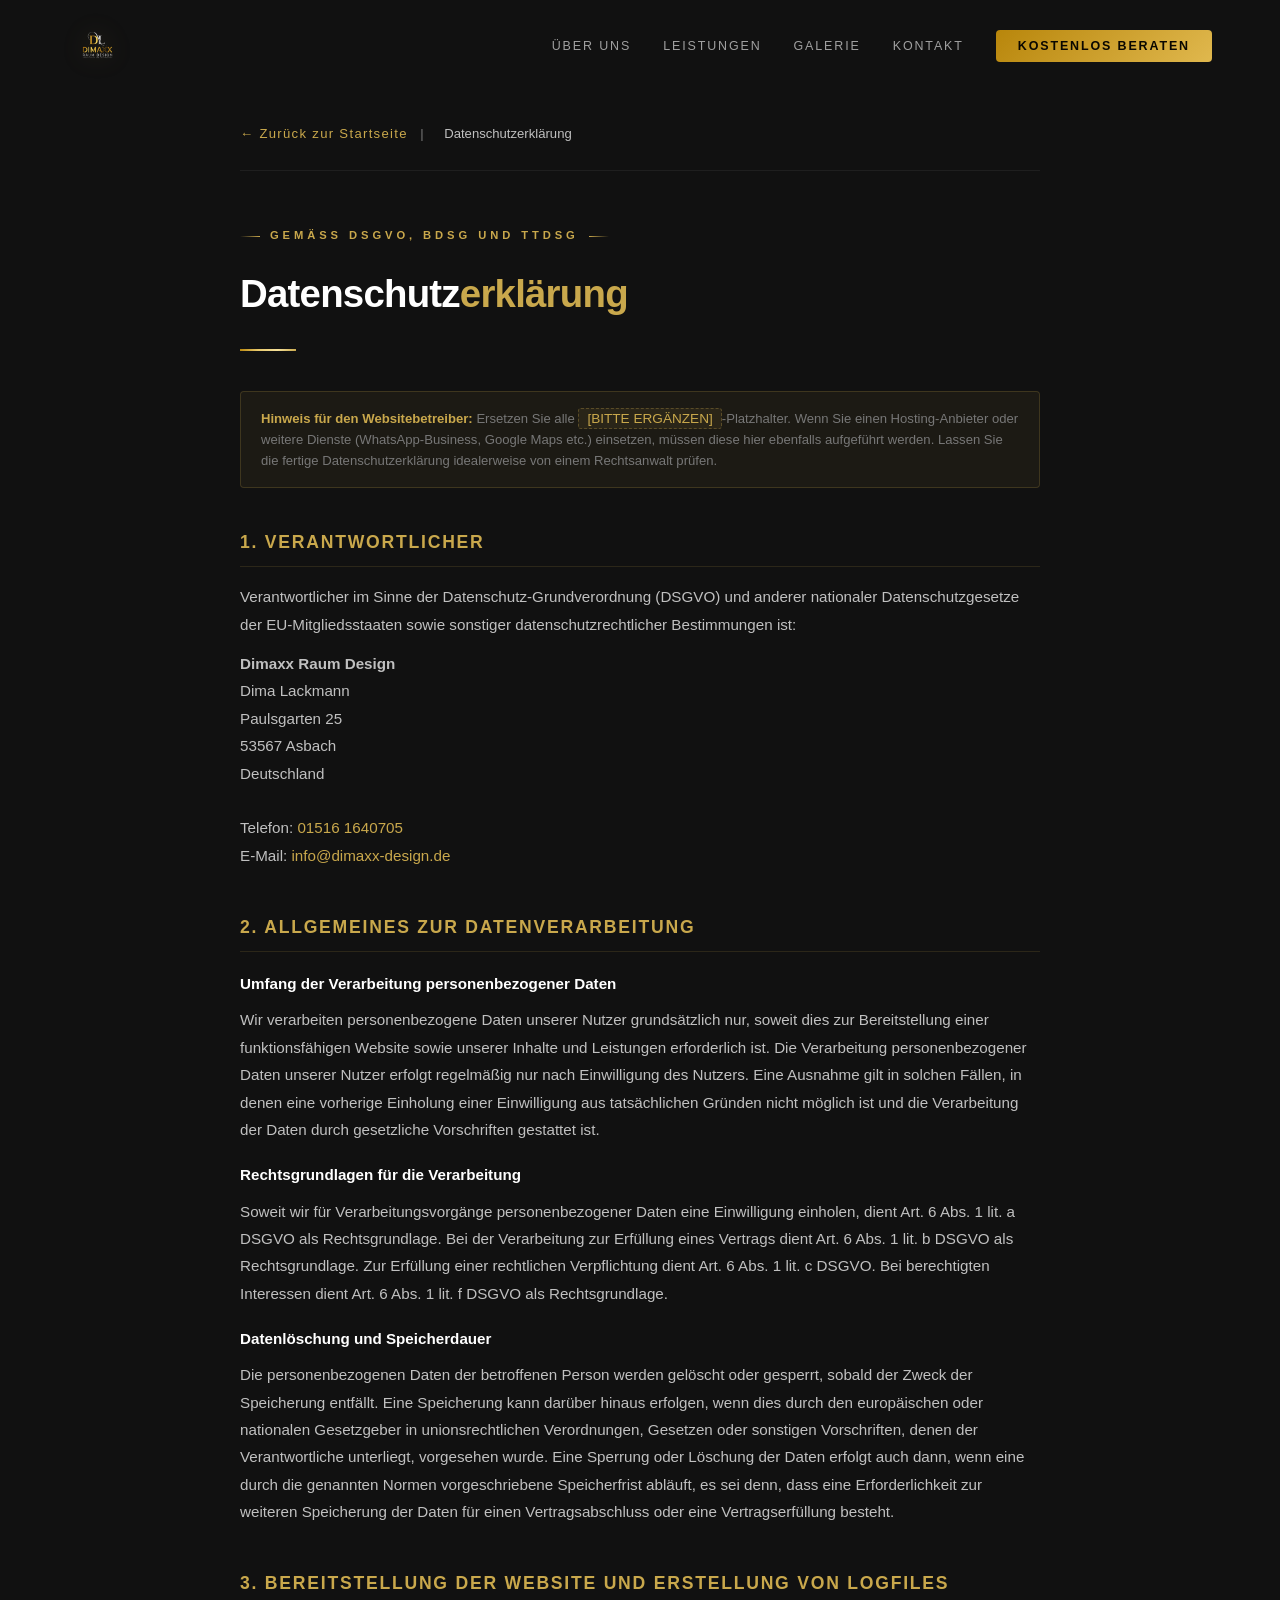
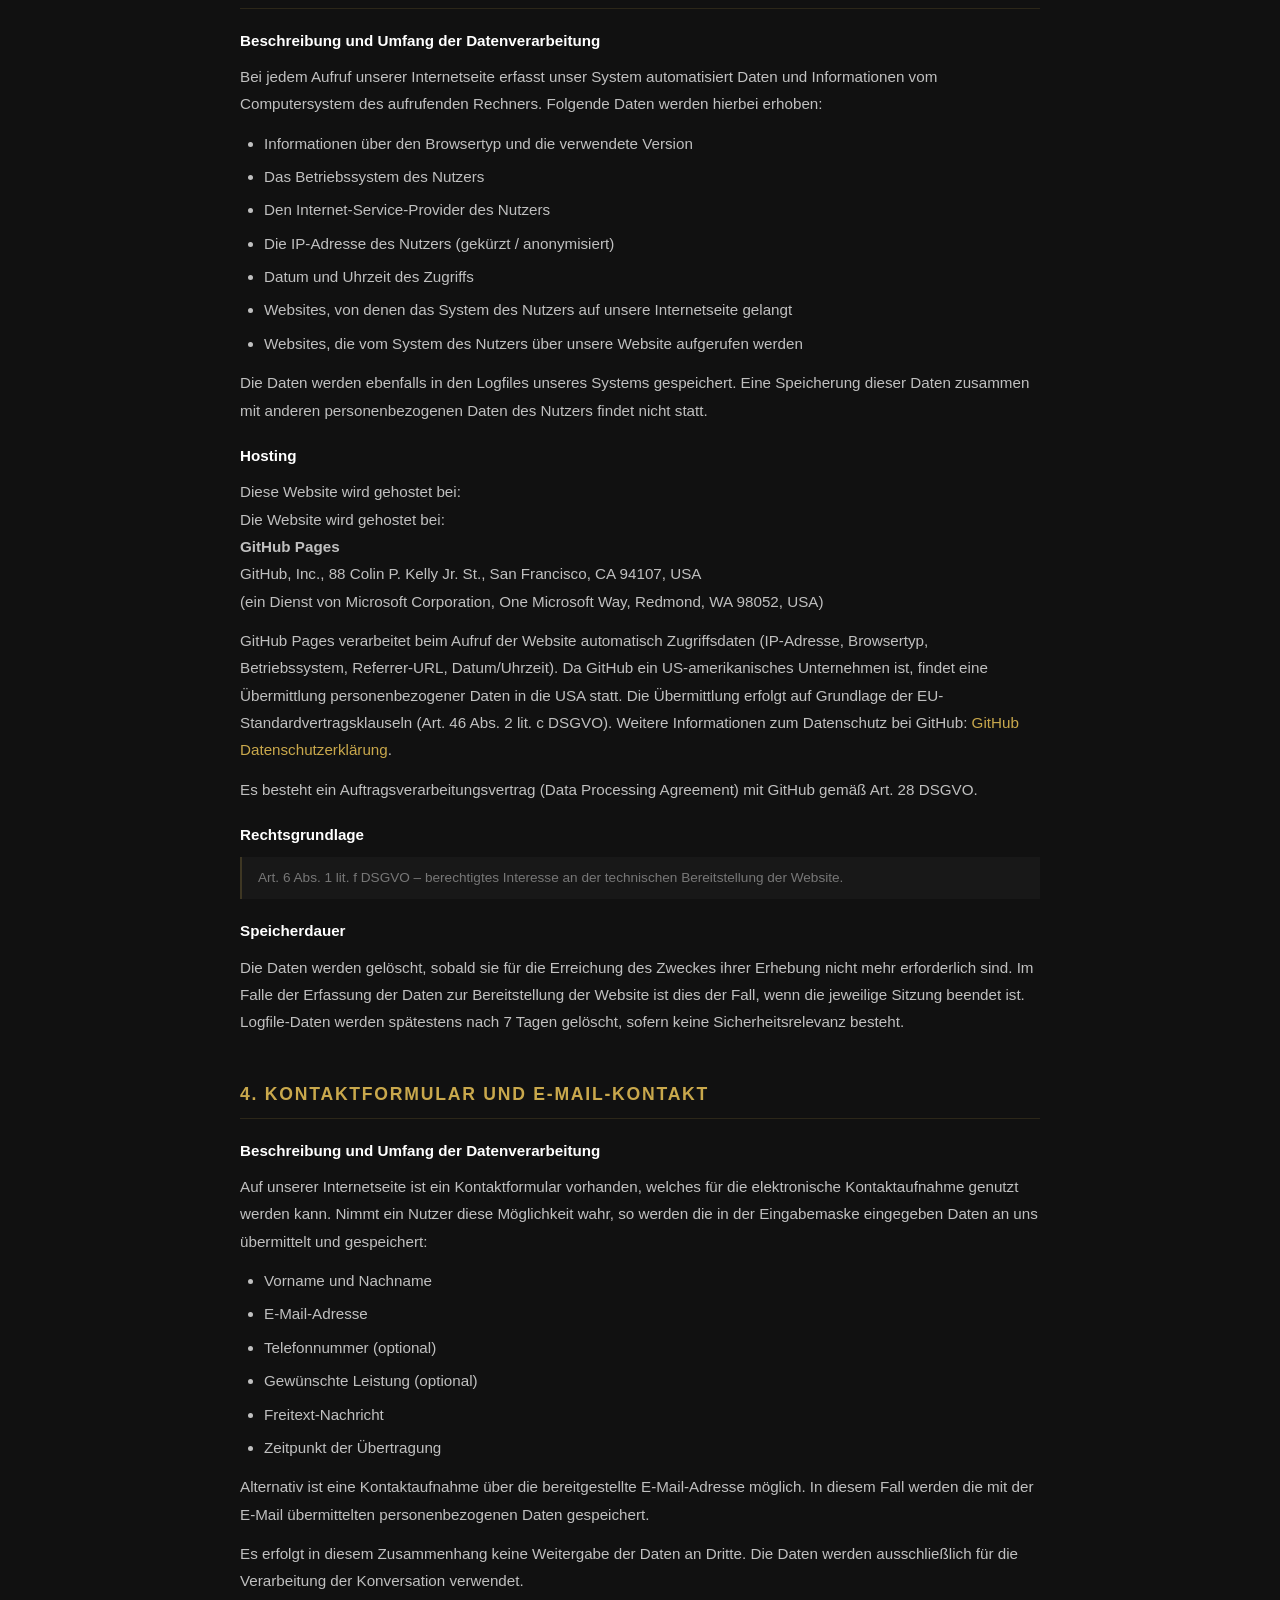
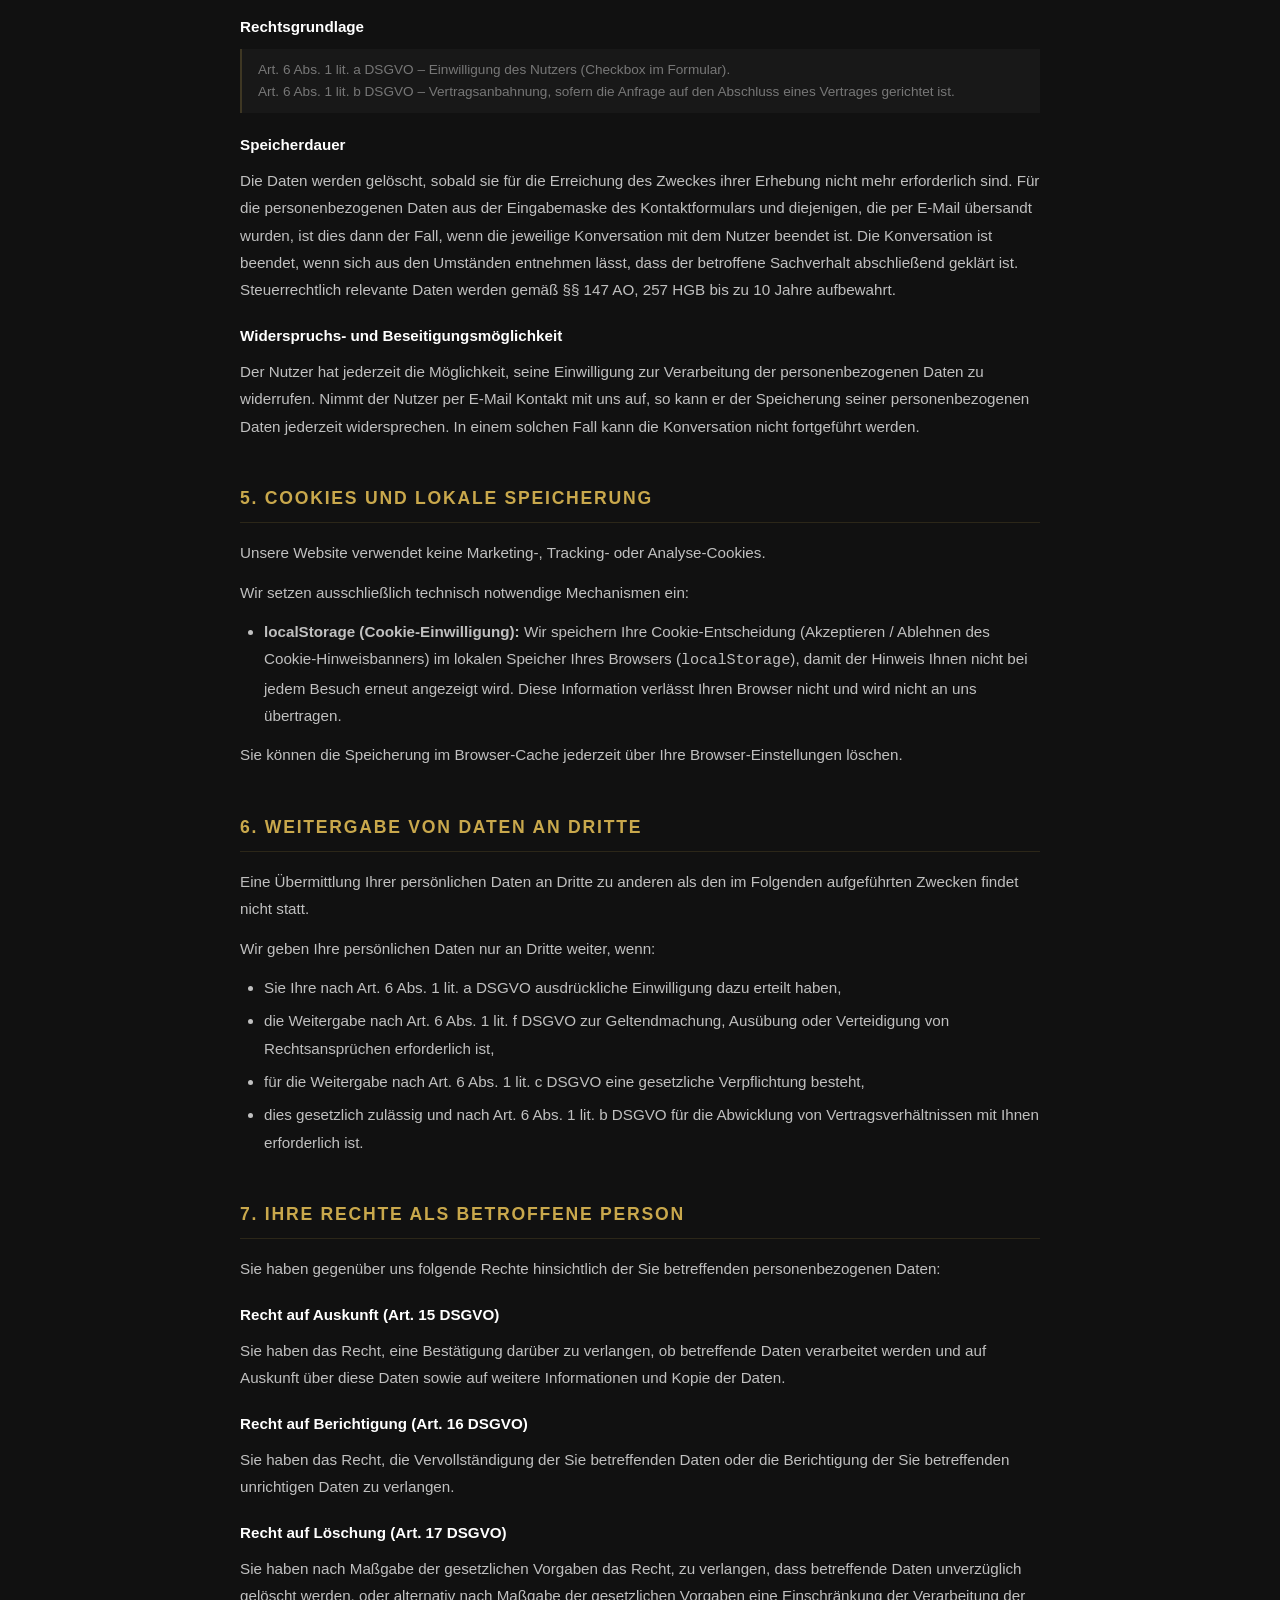
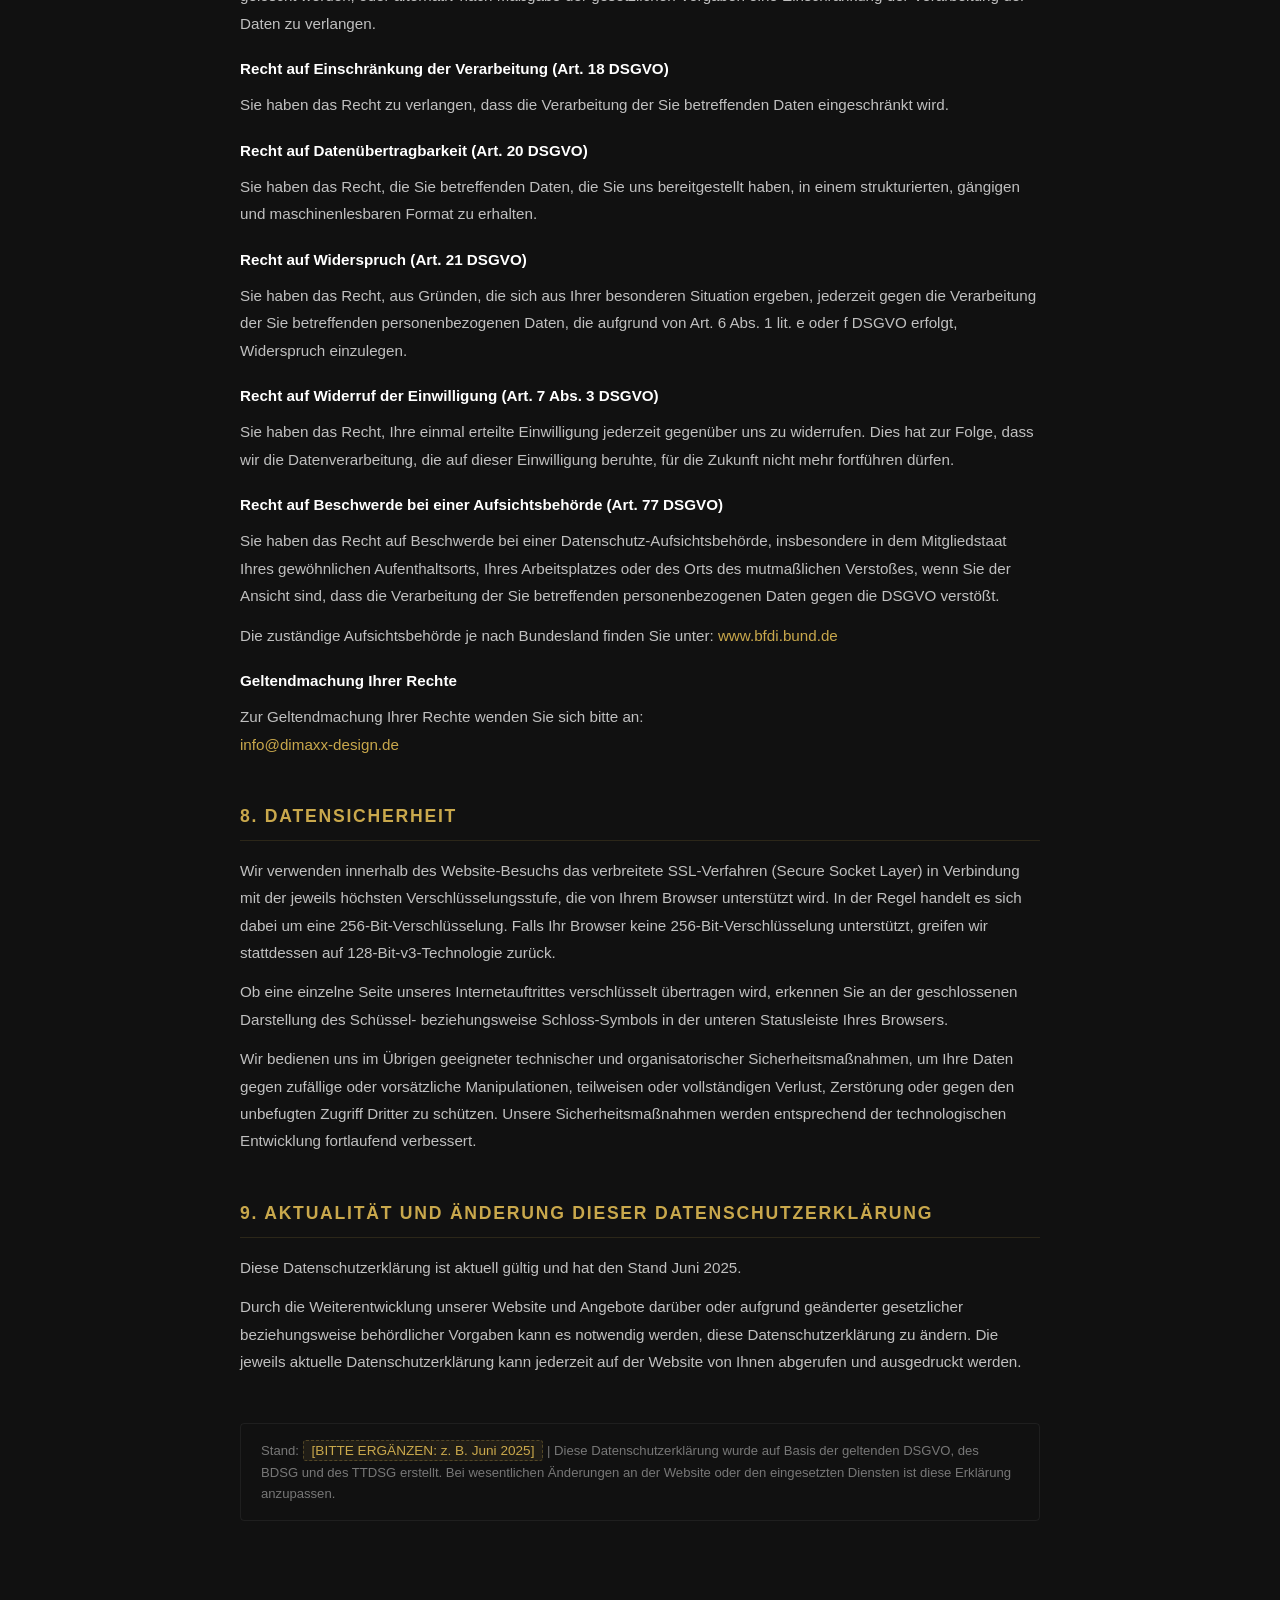
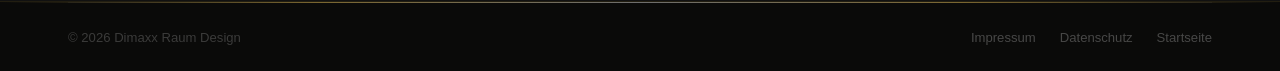
==== commit 7944d354: "DSGVO: Fix hosting disclosure, fill placeholders, clean up Impressum - Datenschutz: Add GitHub Pages" ====
--- a/datenschutz.html
+++ b/datenschutz.html
@@ -270,13 +270,22 @@
         <h3>Hosting</h3>
         <p>
           Diese Website wird gehostet bei:<br>
-          <span class="placeholder">[BITTE ERGÄNZEN: Name und Adresse des Hosting-Anbieters, z. B. GitHub Pages / IONOS / Strato / Hetzner]</span>
-        </p>
-        <p>
-          Der Hosting-Anbieter verarbeitet Zugriffsdaten (Logfiles) zur technischen Bereitstellung
-          des Dienstes. Rechtsgrundlage ist Art. 6 Abs. 1 lit. f DSGVO (berechtigtes Interesse an
-          einem sicher und effizient bereitgestellten Webauftritt).
-          <span class="placeholder">[Falls ein Auftragsverarbeitungsvertrag (AVV) besteht, bitte ergänzen: Es besteht ein Auftragsverarbeitungsvertrag gemäß Art. 28 DSGVO.]</span>
+          Die Website wird gehostet bei:<br>
+          <strong>GitHub Pages</strong><br>
+          GitHub, Inc., 88 Colin P. Kelly Jr. St., San Francisco, CA 94107, USA<br>
+          (ein Dienst von Microsoft Corporation, One Microsoft Way, Redmond, WA 98052, USA)
+        </p>
+        <p>
+          GitHub Pages verarbeitet beim Aufruf der Website automatisch Zugriffsdaten
+          (IP-Adresse, Browsertyp, Betriebssystem, Referrer-URL, Datum/Uhrzeit). Da GitHub
+          ein US-amerikanisches Unternehmen ist, findet eine Übermittlung personenbezogener
+          Daten in die USA statt. Die Übermittlung erfolgt auf Grundlage der EU-Standardvertragsklauseln
+          (Art. 46 Abs. 2 lit. c DSGVO). Weitere Informationen zum Datenschutz bei GitHub:
+          <a href="https://docs.github.com/de/site-policy/privacy-policies/github-general-privacy-statement" target="_blank" rel="noopener noreferrer">GitHub Datenschutzerklärung</a>.
+        </p>
+        <p>
+          Es besteht ein Auftragsverarbeitungsvertrag (Data Processing Agreement) mit GitHub
+          gemäß Art. 28 DSGVO.
         </p>
 
         <h3>Rechtsgrundlage</h3>
@@ -461,7 +470,7 @@
         <h3>Geltendmachung Ihrer Rechte</h3>
         <p>
           Zur Geltendmachung Ihrer Rechte wenden Sie sich bitte an:<br>
-          <span class="placeholder">[BITTE ERGÄNZEN: E-Mail-Adresse für Datenschutzanfragen]</span>
+          <a href="mailto:info@dimaxx-design.de">info@dimaxx-design.de</a>
         </p>
       </div>
 
@@ -495,7 +504,7 @@
         <h2>9. Aktualität und Änderung dieser Datenschutzerklärung</h2>
         <p>
           Diese Datenschutzerklärung ist aktuell gültig und hat den Stand
-          <span class="placeholder">[BITTE ERGÄNZEN: Monat und Jahr, z. B. Juni 2025]</span>.
+          Juni 2025.
         </p>
         <p>
           Durch die Weiterentwicklung unserer Website und Angebote darüber oder aufgrund geänderter
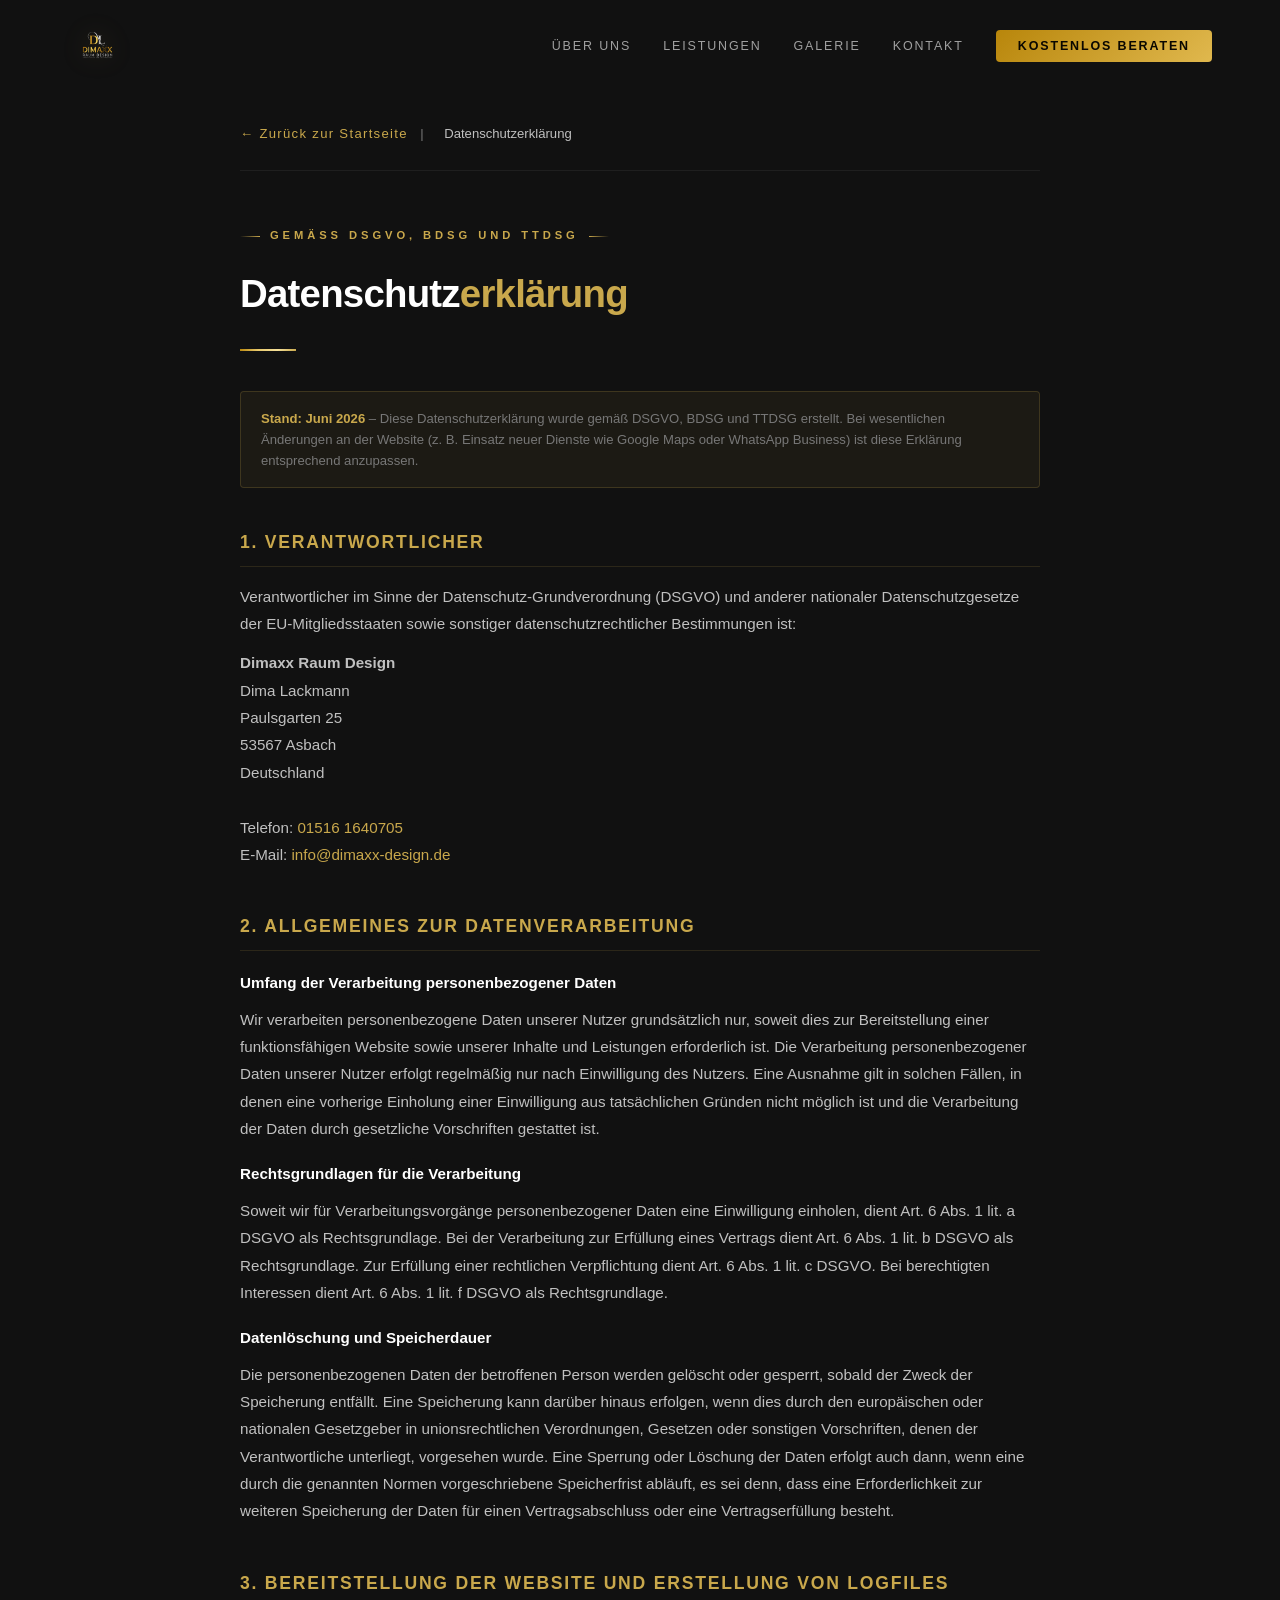
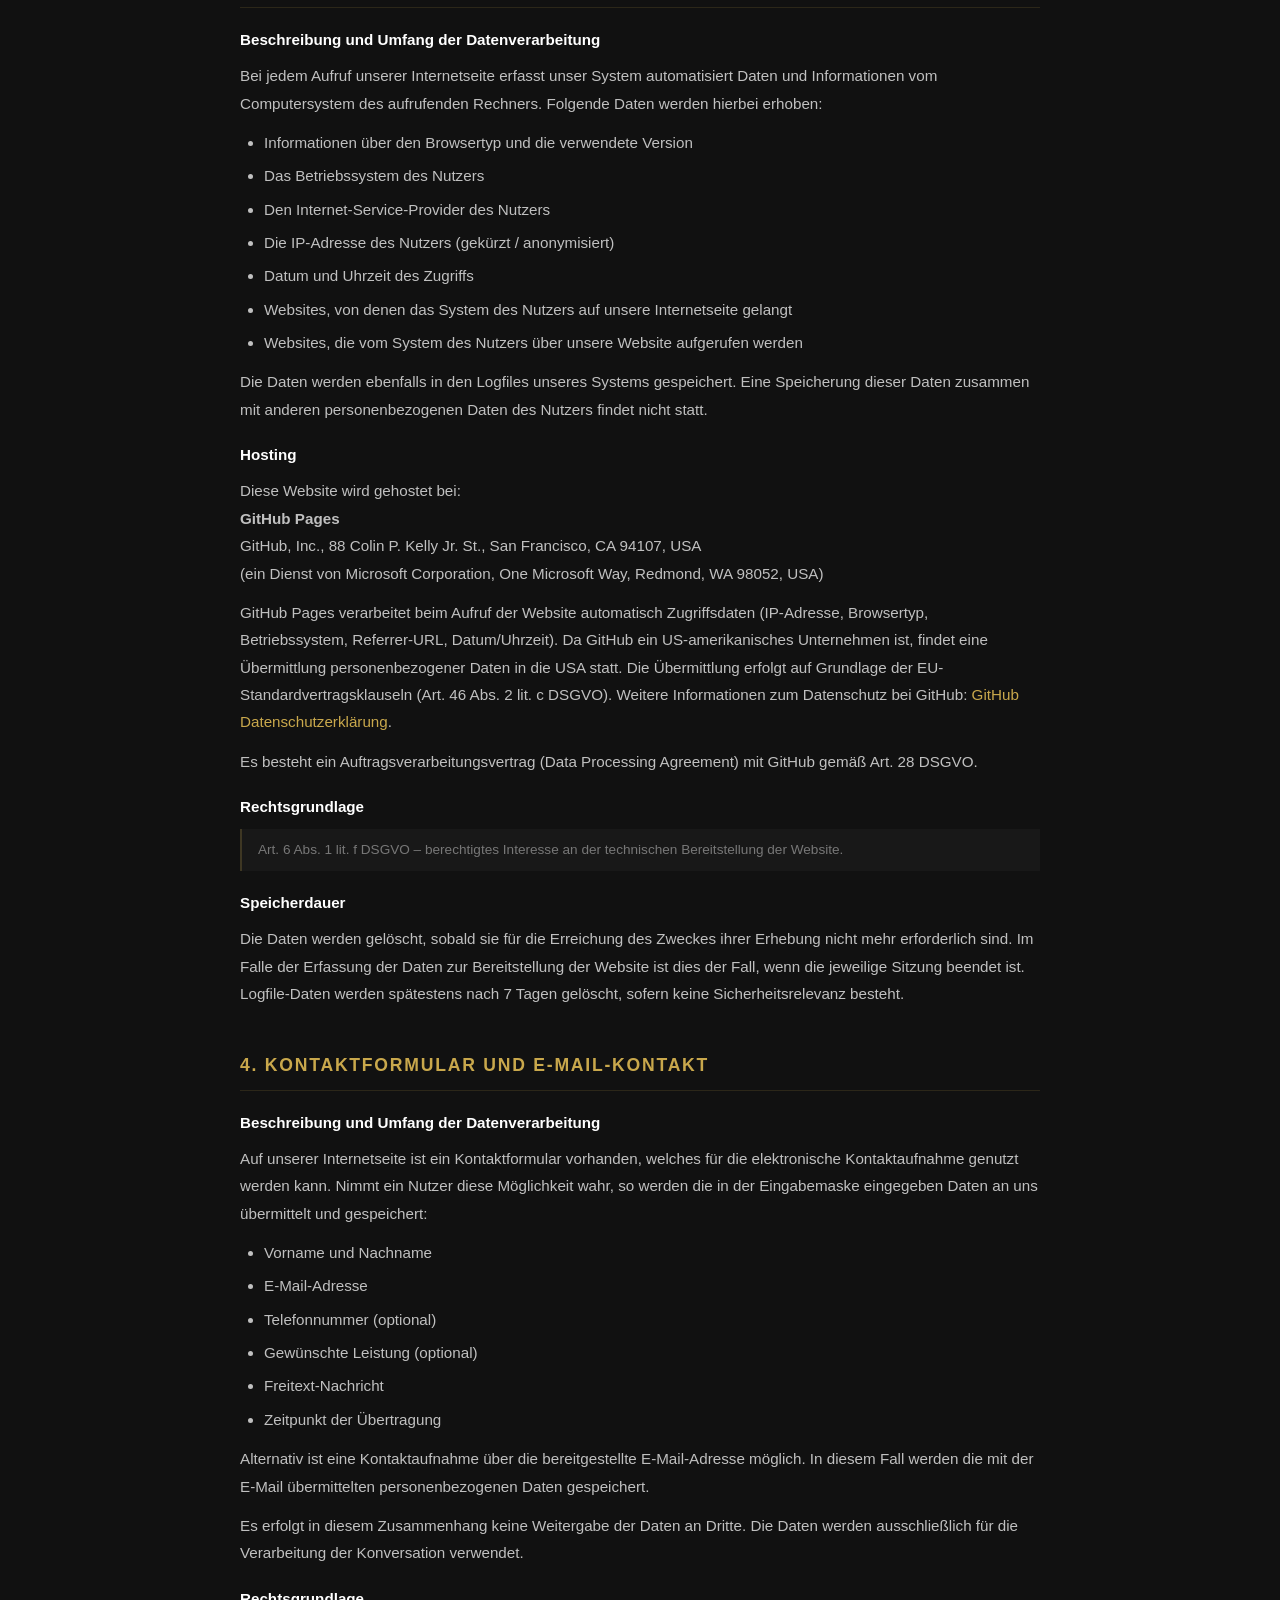
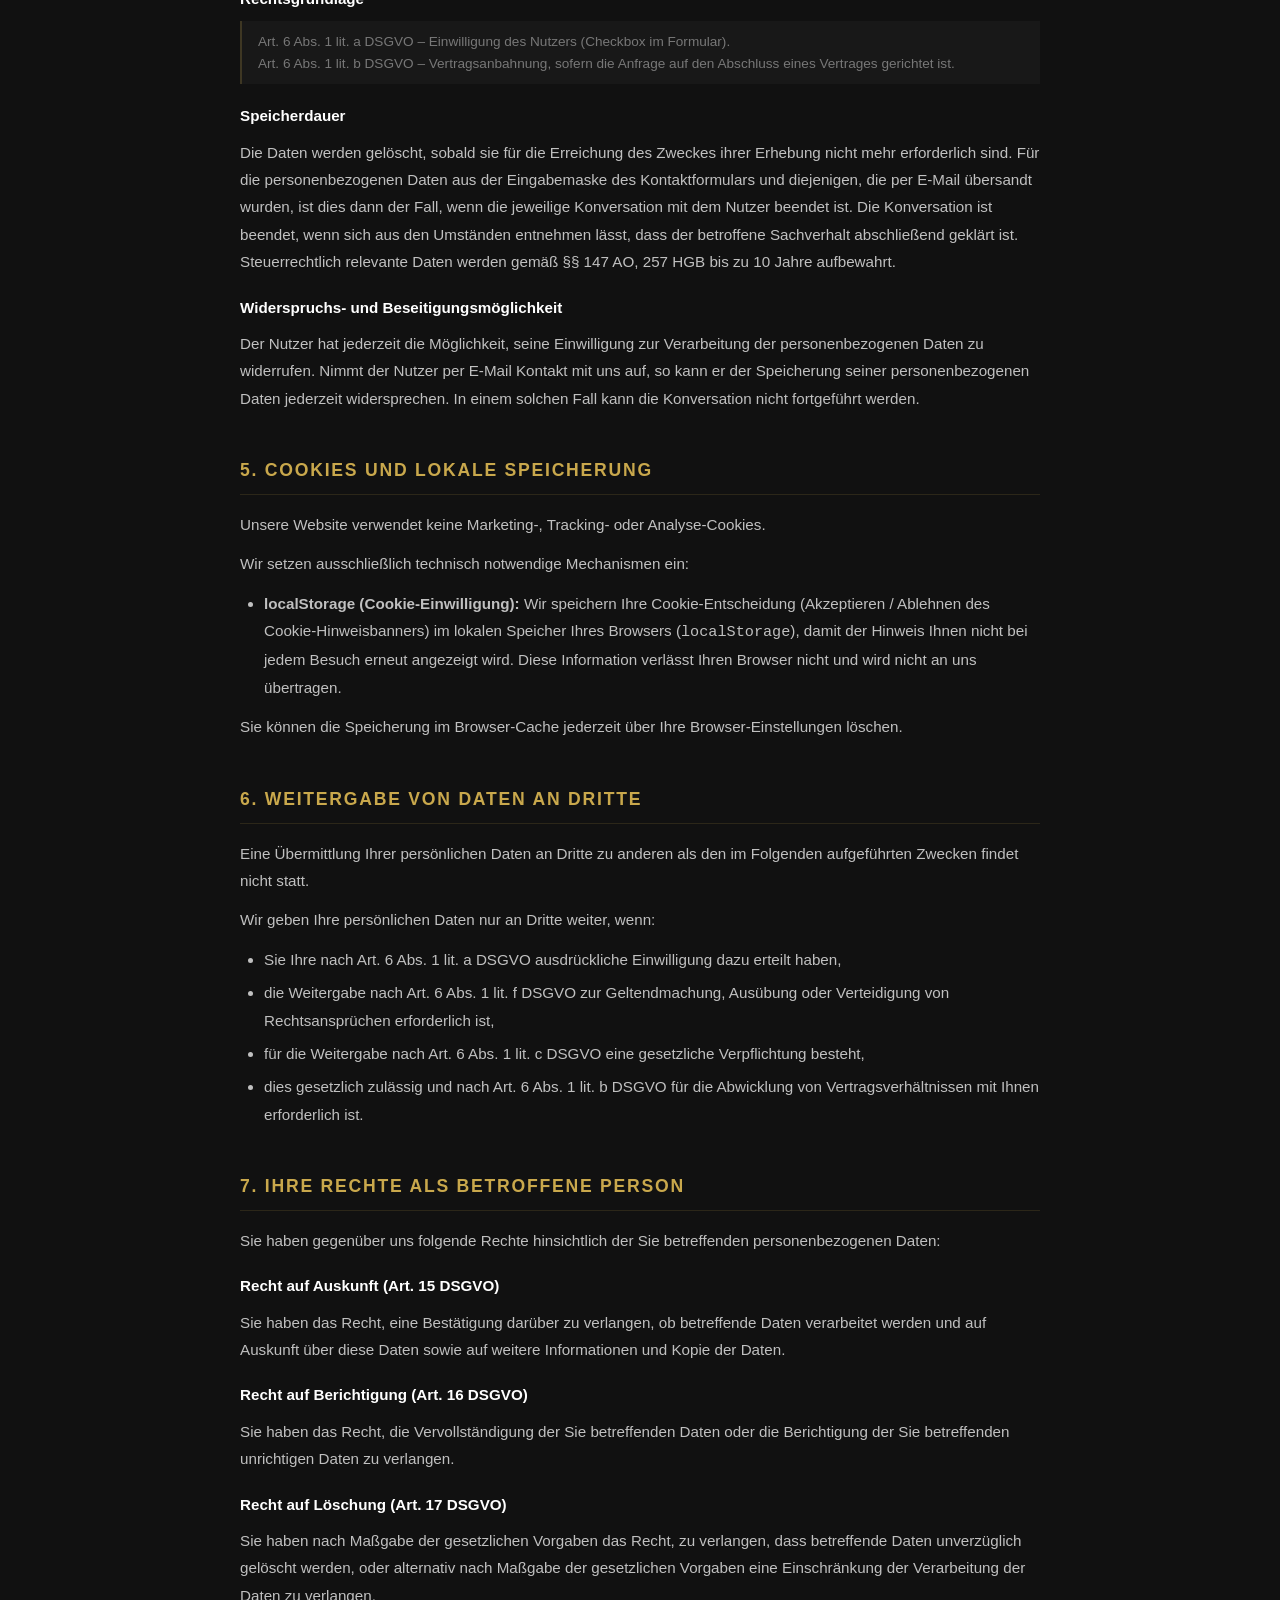
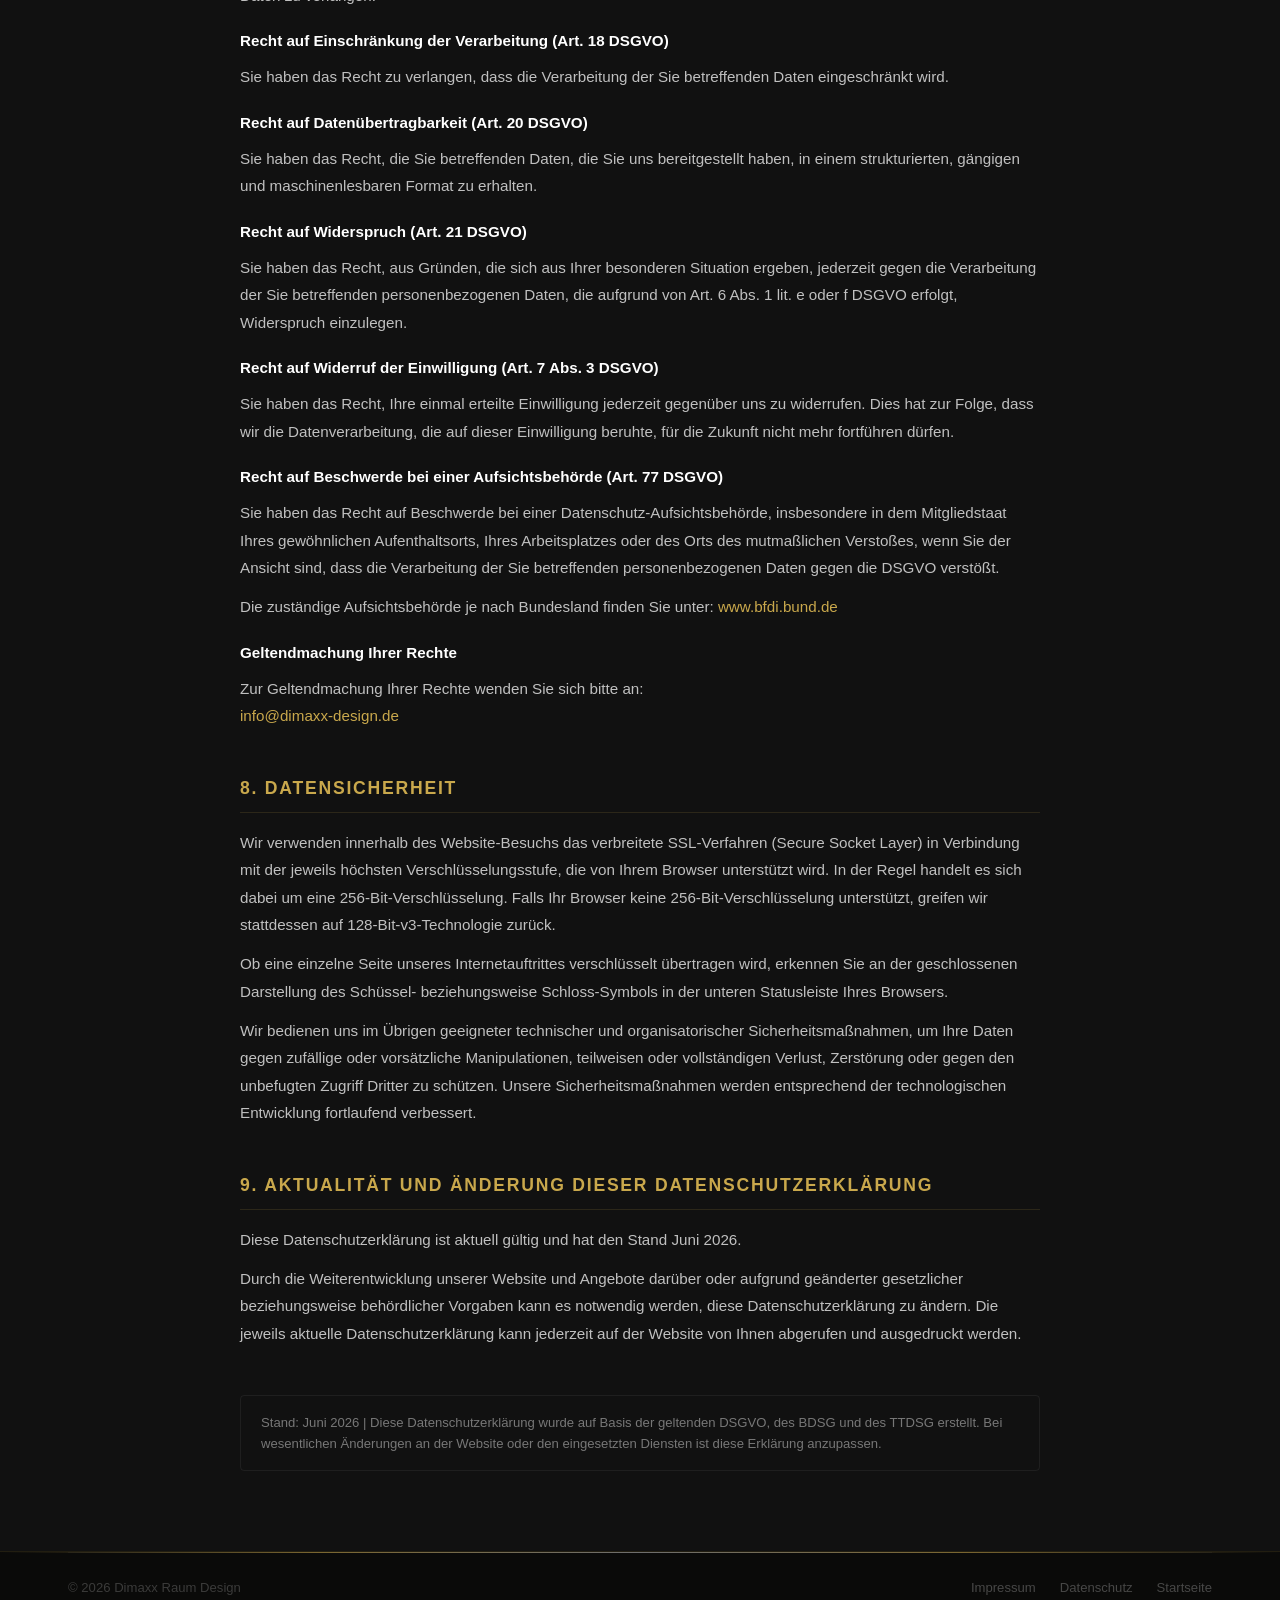
==== commit 919880a4: "Fix Impressum/Datenschutz: §19 UStG, Steuernummer placeholder, date updates - Impressum: replace USt" ====
--- a/datenschutz.html
+++ b/datenschutz.html
@@ -181,11 +181,9 @@
       <div class="gold-line" style="margin-bottom:40px;"></div>
 
       <div class="legal-note">
-        <strong>Hinweis für den Websitebetreiber:</strong>
-        Ersetzen Sie alle <span class="placeholder">[BITTE ERGÄNZEN]</span>-Platzhalter.
-        Wenn Sie einen Hosting-Anbieter oder weitere Dienste (WhatsApp-Business, Google Maps etc.) einsetzen,
-        müssen diese hier ebenfalls aufgeführt werden. Lassen Sie die fertige Datenschutzerklärung
-        idealerweise von einem Rechtsanwalt prüfen.
+        <strong>Stand: Juni 2026</strong> – Diese Datenschutzerklärung wurde gemäß DSGVO, BDSG und TTDSG erstellt.
+        Bei wesentlichen Änderungen an der Website (z. B. Einsatz neuer Dienste wie Google Maps oder WhatsApp Business)
+        ist diese Erklärung entsprechend anzupassen.
       </div>
 
 
@@ -270,7 +268,6 @@
         <h3>Hosting</h3>
         <p>
           Diese Website wird gehostet bei:<br>
-          Die Website wird gehostet bei:<br>
           <strong>GitHub Pages</strong><br>
           GitHub, Inc., 88 Colin P. Kelly Jr. St., San Francisco, CA 94107, USA<br>
           (ein Dienst von Microsoft Corporation, One Microsoft Way, Redmond, WA 98052, USA)
@@ -504,7 +501,7 @@
         <h2>9. Aktualität und Änderung dieser Datenschutzerklärung</h2>
         <p>
           Diese Datenschutzerklärung ist aktuell gültig und hat den Stand
-          Juni 2025.
+          Juni 2026.
         </p>
         <p>
           Durch die Weiterentwicklung unserer Website und Angebote darüber oder aufgrund geänderter
@@ -515,7 +512,7 @@
       </div>
 
       <div class="stand-info">
-        Stand: <span class="placeholder">[BITTE ERGÄNZEN: z. B. Juni 2025]</span> |
+        Stand: Juni 2026 |
         Diese Datenschutzerklärung wurde auf Basis der geltenden DSGVO, des BDSG und des TTDSG erstellt.
         Bei wesentlichen Änderungen an der Website oder den eingesetzten Diensten ist diese Erklärung anzupassen.
       </div>
